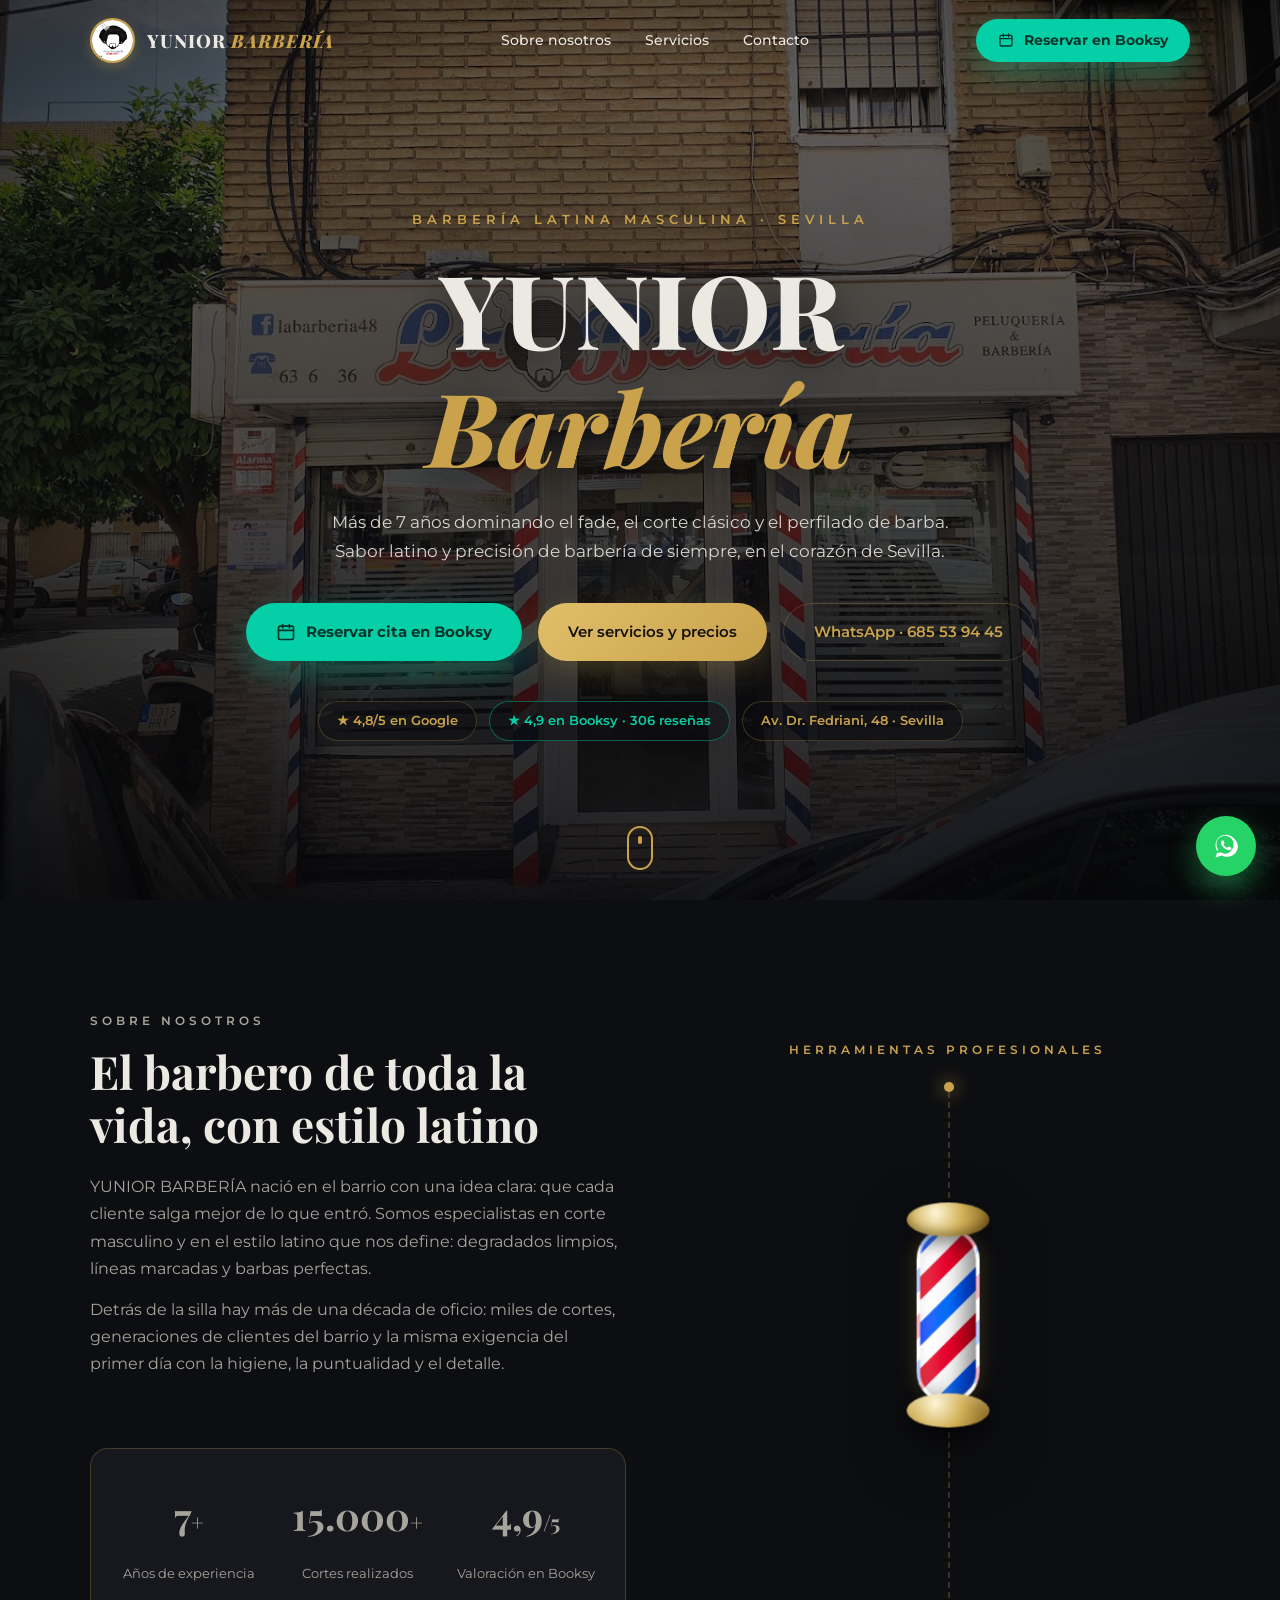
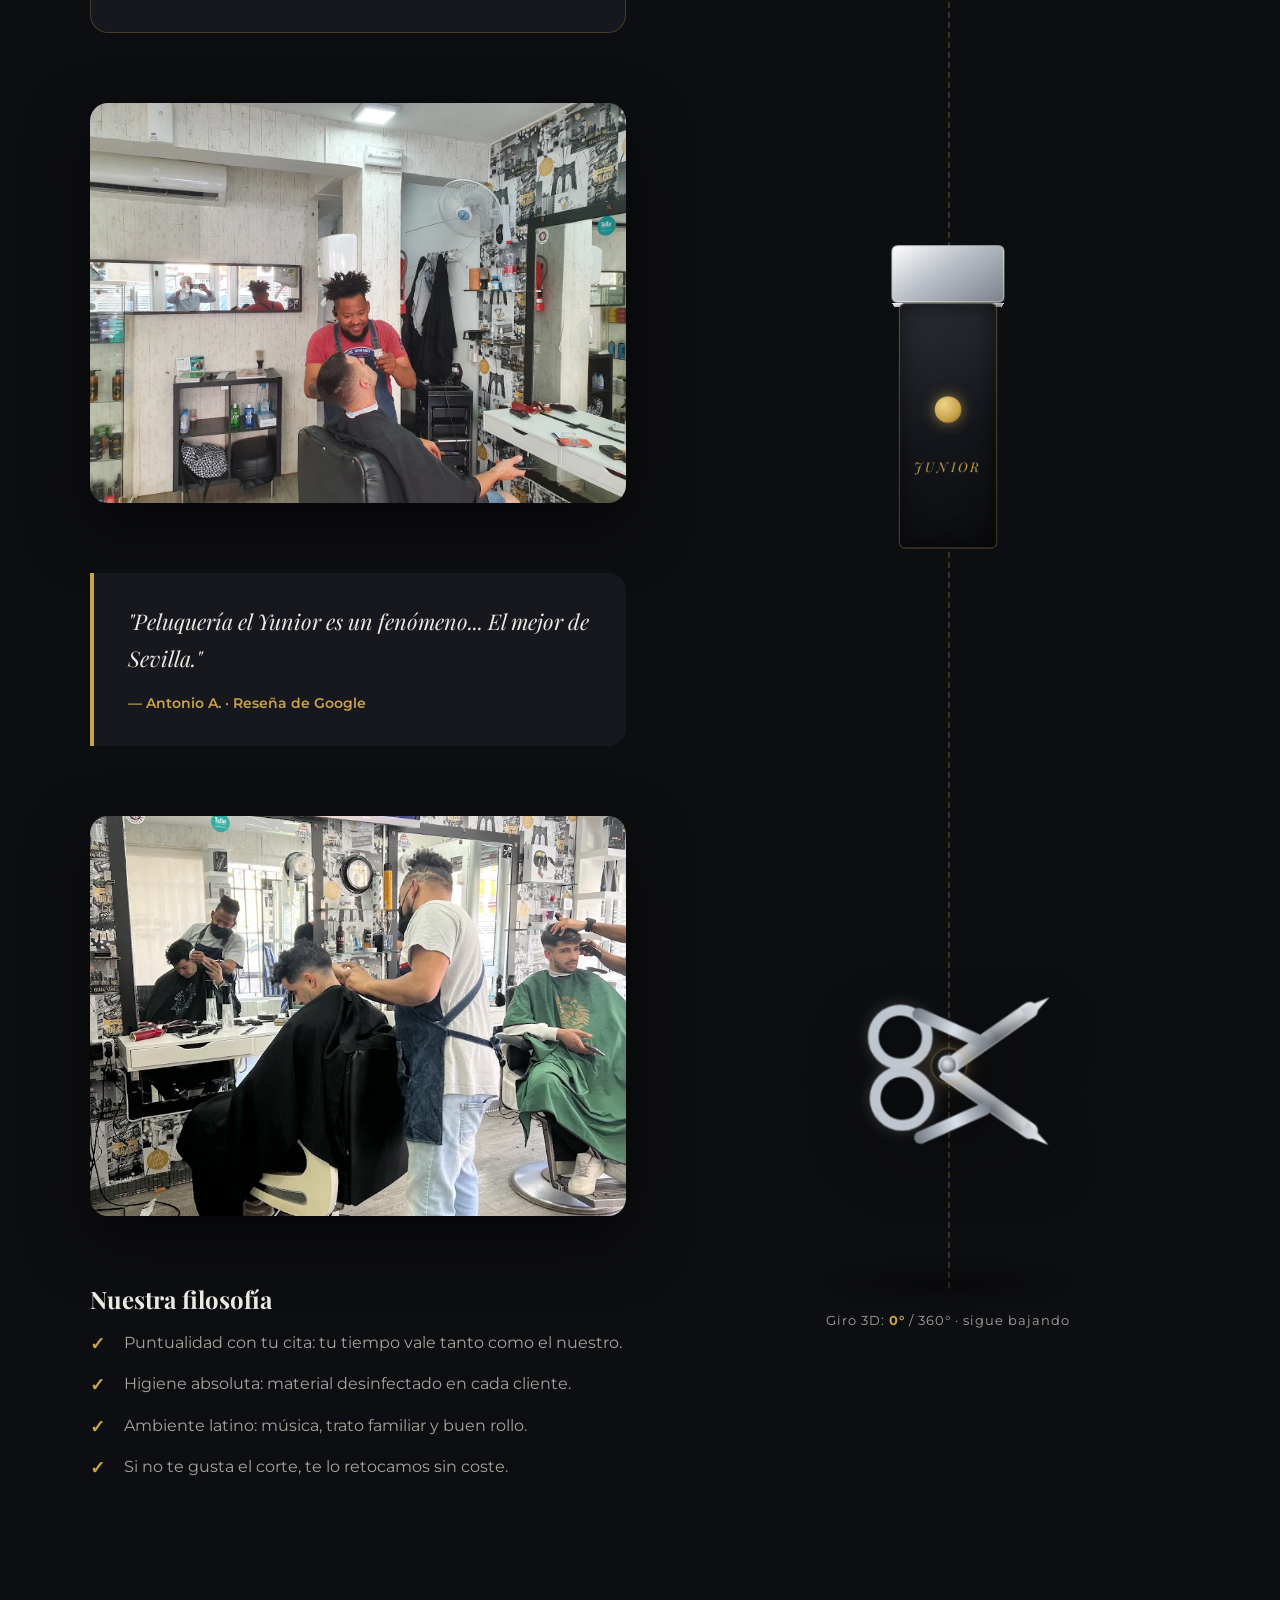
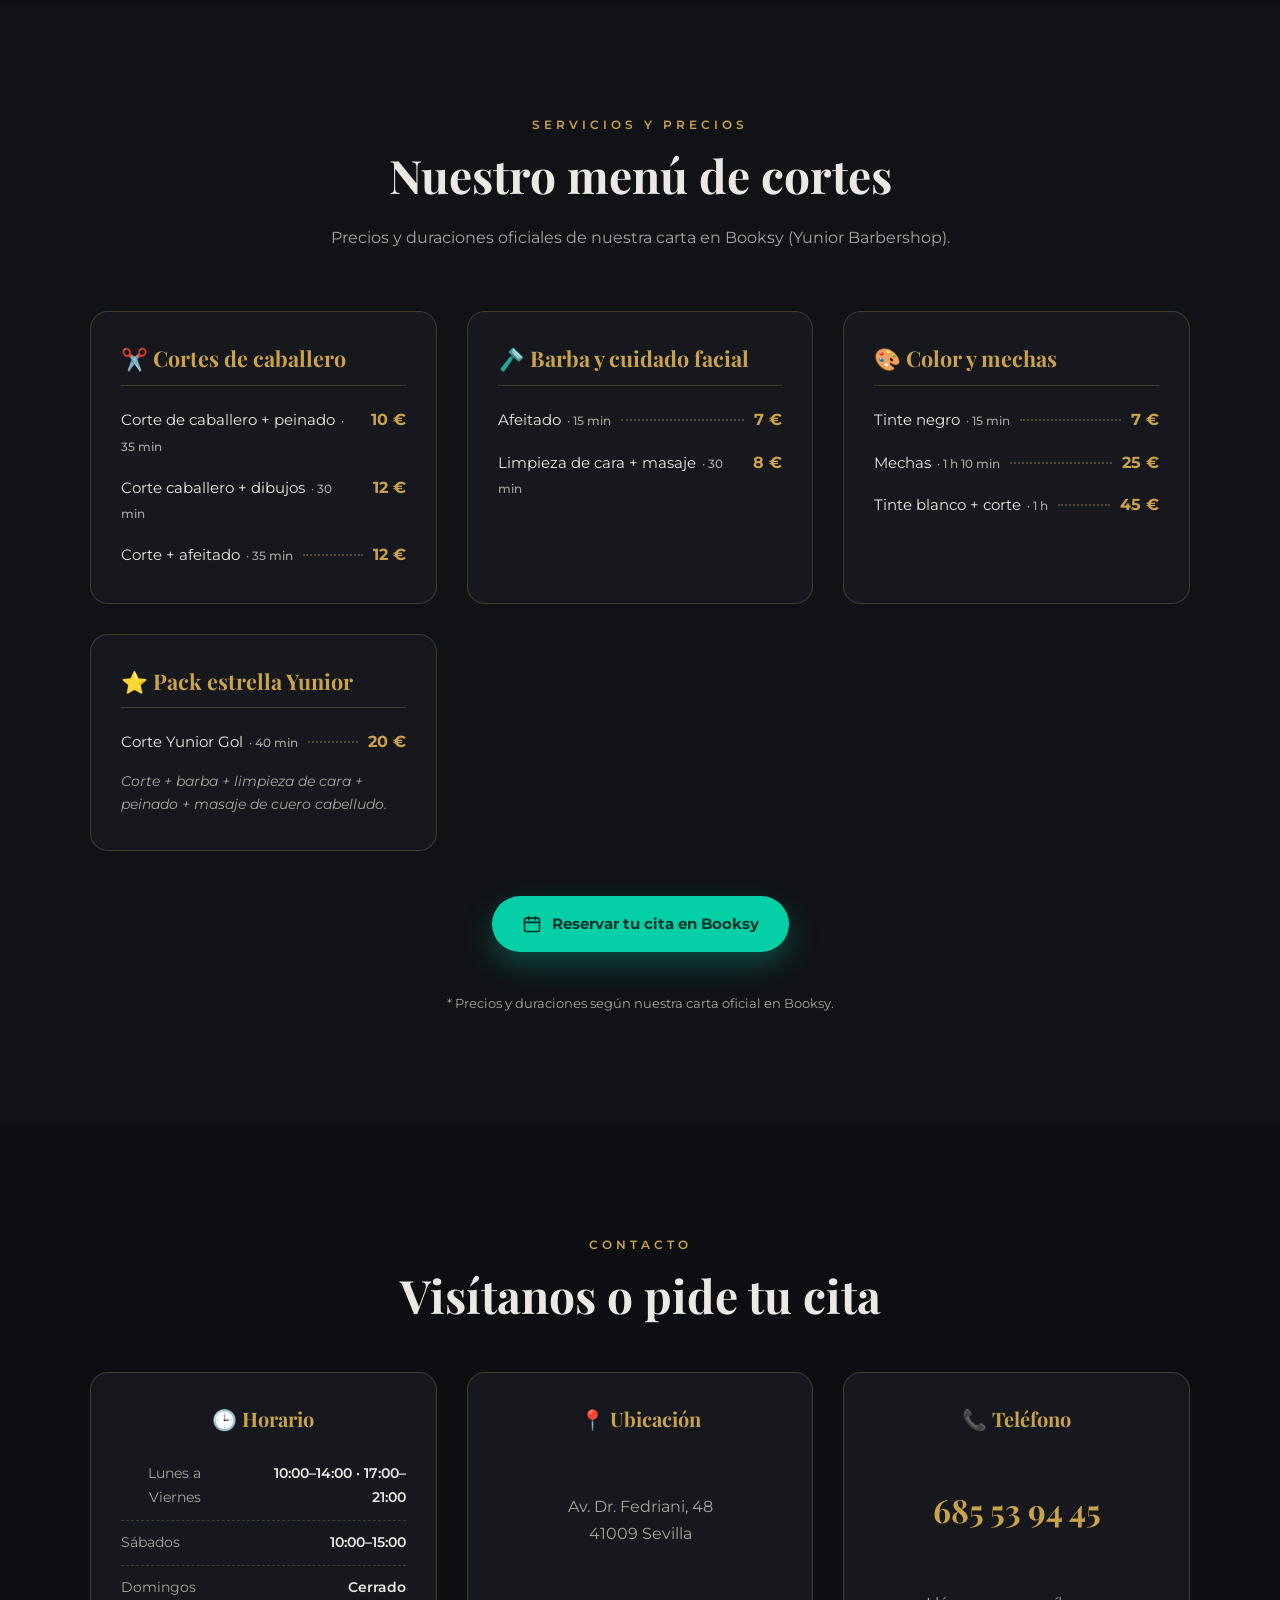
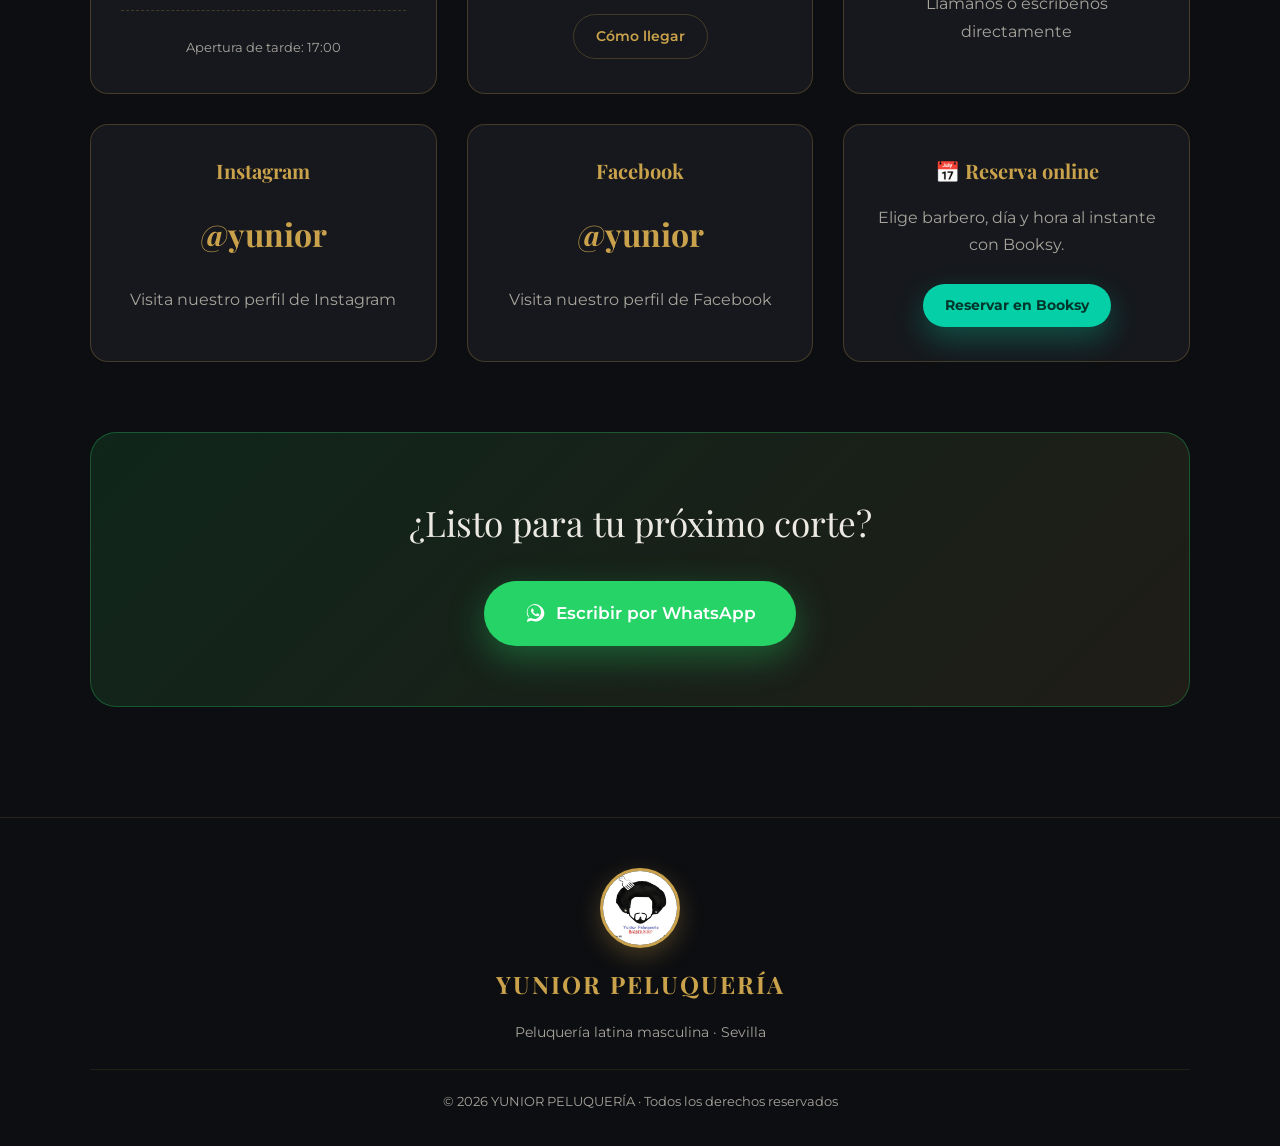
==== index.html @ d19c4a47 "Update index.html" ====
<!DOCTYPE html>
<html lang="es">
<head>
  <meta charset="UTF-8">
  <meta name="viewport" content="width=device-width, initial-scale=1.0">
  <title>YUNIOR BARBERÍA · Barbería latina masculina en Sevilla</title>
  <meta name="description" content="YUNIOR Barbería (Yunior Barbershop), peluquería latina masculina en Sevilla. Cortes, degradados, barba y afeitado clásico. Av. Dr. Fedriani, 48. Reserva por Booksy o WhatsApp: 685 53 94 45.">
  <link rel="preconnect" href="https://fonts.googleapis.com">
  <link rel="preconnect" href="https://fonts.gstatic.com" crossorigin>
  <link href="https://fonts.googleapis.com/css2?family=Playfair+Display:wght@600;700;800&family=Montserrat:wght@400;500;600;700&display=swap" rel="stylesheet">
  <link rel="stylesheet" href="styles.css">
</head>
<body>

  <!-- ===================== NAVBAR CON LOGO ===================== -->
  <header class="navbar" id="navbar">
    <a href="#inicio" class="logo">
      <img src="logo.png" alt="YUNIOR BARBERÍA" class="logo-img">
      <span class="logo-text">YUNIOR <em>BARBERÍA</em></span>
    </a>

    <nav class="nav-links" id="navLinks">
      <a href="#sobre-nosotros">Sobre nosotros</a>
      <a href="#servicios">Servicios</a>
      <a href="#contacto">Contacto</a>
    </nav>

    <a class="btn btn-booksy btn-small nav-cta"
       href="https://booksy.com/es-es/54488_yunior-barbershop_barberia_29971_sevilla#ba_s=seo"
       target="_blank" rel="noopener">
      <svg viewBox="0 0 24 24" width="16" height="16" fill="none" stroke="currentColor" stroke-width="2" stroke-linecap="round" aria-hidden="true">
        <rect x="3" y="5" width="18" height="16" rx="2"/><path d="M8 3v4M16 3v4M3 10h18"/>
      </svg>
      Reservar en Booksy
    </a>

    <button class="nav-burger" id="navBurger" aria-label="Abrir menú" aria-expanded="false">
      <span></span><span></span><span></span>
    </button>
  </header>

  <!-- ===================== PORTADA ===================== -->
  <section class="hero" id="inicio">
    <div class="hero-content">
      <p class="hero-eyebrow">Barbería latina masculina · Sevilla</p>
      <h1>YUNIOR<br><em>Barbería</em></h1>
      <p class="hero-sub">
        Más de 7 años dominando el fade, el corte clásico y el perfilado de barba.
        Sabor latino y precisión de barbería de siempre, en el corazón de Sevilla.
      </p>

      <div class="hero-actions">
        <a href="https://booksy.com/es-es/54488_yunior-barbershop_barberia_29971_sevilla#ba_s=seo"
           target="_blank" rel="noopener" class="btn btn-booksy">
          <svg viewBox="0 0 24 24" width="20" height="20" fill="none" stroke="currentColor" stroke-width="2" stroke-linecap="round" aria-hidden="true">
            <rect x="3" y="5" width="18" height="16" rx="2"/><path d="M8 3v4M16 3v4M3 10h18"/>
          </svg>
          Reservar cita en Booksy
        </a>
        <a href="#servicios" class="btn btn-gold">Ver servicios y precios</a>
        <a href="https://wa.me/34685539445?text=Hola%20YUNIOR%20PELUQUER%C3%8DA%2C%20me20%gustaría%20pedir%20cita%20%F0%9F%92%88"
           target="_blank" rel="noopener" class="btn btn-ghost">WhatsApp · 685 53 94 45</a>
      </div>

      <div class="hero-badges">
        <span class="badge">★ 4,8/5 en Google</span>
        <span class="badge badge-booksy">★ 4,9 en Booksy · 306 reseñas</span>
        <span class="badge">Av. Dr. Fedriani, 48 · Sevilla</span>
      </div>
    </div>

    <a href="#sobre-nosotros" class="hero-scroll" aria-label="Bajar a sobre nosotros">
      <span class="mouse"><span class="wheel"></span></span>
    </a>
  </section>

  <!-- ===================== SOBRE NOSOTROS + OBJETOS 3D ===================== -->
  <section class="about" id="sobre-nosotros">
    <div class="about-grid">

      <div class="about-left">
        <div class="reveal">
          <p class="section-eyebrow">Sobre nosotros</p>
          <h2>El barbero de toda la vida, con estilo latino</h2>
          <p>
            YUNIOR BARBERÍA nació en el barrio con una idea clara: que cada cliente salga
            mejor de lo que entró. Somos especialistas en corte masculino y en el estilo
            latino que nos define: degradados limpios, líneas marcadas y barbas perfectas.
          </p>
          <p>
            Detrás de la silla hay más de una década de oficio: miles de cortes, generaciones
            de clientes del barrio y la misma exigencia del primer día con la higiene,
            la puntualidad y el detalle.
          </p>
        </div>

        <div class="stats reveal">
          <div class="stat">
            <p class="stat-line"><span class="stat-number" data-target="7">0</span><span class="stat-suffix">+</span></p>
            <p class="stat-label">Años de experiencia</p>
          </div>
          <div class="stat">
            <p class="stat-line"><span class="stat-number" data-target="15000">0</span><span class="stat-suffix">+</span></p>
            <p class="stat-label">Cortes realizados</p>
          </div>
          <div class="stat">
            <p class="stat-line"><span class="stat-number" data-target="4.9" data-decimals="1">0</span><span class="stat-suffix">/5</span></p>
            <p class="stat-label">Valoración en Booksy</p>
          </div>
        </div>

        <figure class="photo-card reveal">
          <img src="cortes.jpg" alt="Colección de cortes y degradados"
               onerror="this.onerror=null;this.style.display='none';this.parentElement.classList.add('foto-faltante');">
        </figure>

        <div class="quote-card reveal">
          <p>"Peluquería el Yunior es un fenómeno... El mejor de Sevilla."</p>
          <span>— Antonio A. · Reseña de Google</span>
        </div>

        <figure class="photo-card tilt reveal">
          <img src="local1.jpg" alt="Interior de el local"
               onerror="this.onerror=null;this.style.display='none';this.parentElement.classList.add('foto-faltante');">
        </figure>

        <div class="reveal">
          <h3>Nuestra filosofía</h3>
          <ul class="check-list">
            <li>Puntualidad con tu cita: tu tiempo vale tanto como el nuestro.</li>
            <li>Higiene absoluta: material desinfectado en cada cliente.</li>
            <li>Ambiente latino: música, trato familiar y buen rollo.</li>
            <li>Si no te gusta el corte, te lo retocamos sin coste.</li>
          </ul>
        </div>
      </div>

      <div class="about-right">
        <div class="clipper-sticky">
          <p class="clipper-eyebrow">Herramientas profesionales</p>

          <div class="clipper-stage">
            <div class="clipper-ring" aria-hidden="true"></div>

            <div class="barber-pole-3d" id="barberPole3d" aria-hidden="true">
              <div class="pole-top"></div>
              <div class="pole-body"></div>
              <div class="pole-bottom"></div>
            </div>

            <div class="clipper-3d" id="clipper3d">
              <div class="clipper-float">
                <div class="cbox cbox-body">
                  <i class="face f-front"></i>
                  <i class="face f-back"></i>
                  <i class="face f-right"></i>
                  <i class="face f-left"></i>
                  <i class="face f-top"></i>
                  <i class="face f-bottom"></i>
                </div>
                <div class="cbox cbox-head">
                  <i class="face h-front"></i>
                  <i class="face h-back"></i>
                  <i class="face h-right"></i>
                  <i class="face h-left"></i>
                  <i class="face h-top"></i>
                  <i class="face h-bottom"></i>
                </div>
              </div>
            </div>

            <div class="scissors-3d" id="scissors3d" aria-hidden="true">
              <div class="scissors-core"></div>
              <div class="scissors-blade blade-one"></div>
              <div class="scissors-blade blade-two"></div>
              <div class="scissors-ring ring-one"></div>
              <div class="scissors-ring ring-two"></div>
            </div>

            <div class="clipper-shadow" id="clipperShadow" aria-hidden="true"></div>
          </div>

          <p class="clipper-caption">Giro 3D: <span id="clipperDeg">0°</span> / 360° · sigue bajando</p>
        </div>
      </div>

    </div>
  </section>

  <!-- ===================== SERVICIOS ===================== -->
  <section class="services" id="servicios">
    <p class="section-eyebrow center">Servicios y precios</p>
    <h2 class="center">Nuestro menú de cortes</h2>
    <p class="section-sub center">Precios y duraciones oficiales de nuestra carta en Booksy (Yunior Barbershop).</p>

    <div class="services-grid">

      <article class="service-group reveal">
        <h3>✂️ Cortes de caballero</h3>
        <ul>
          <li><span>Corte de caballero + peinado<small class="dur">· 35 min</small></span><i class="dots"></i><strong>10 €</strong></li>
          <li><span>Corte caballero + dibujos<small class="dur">· 30 min</small></span><i class="dots"></i><strong>12 €</strong></li>
          <li><span>Corte + afeitado<small class="dur">· 35 min</small></span><i class="dots"></i><strong>12 €</strong></li>
        </ul>
      </article>

      <article class="service-group reveal">
        <h3>🪒 Barba y cuidado facial</h3>
        <ul>
          <li><span>Afeitado<small class="dur">· 15 min</small></span><i class="dots"></i><strong>7 €</strong></li>
          <li><span>Limpieza de cara + masaje<small class="dur">· 30 min</small></span><i class="dots"></i><strong>8 €</strong></li>
        </ul>
      </article>

      <article class="service-group reveal">
        <h3>🎨 Color y mechas</h3>
        <ul>
          <li><span>Tinte negro<small class="dur">· 15 min</small></span><i class="dots"></i><strong>7 €</strong></li>
          <li><span>Mechas<small class="dur">· 1 h 10 min</small></span><i class="dots"></i><strong>25 €</strong></li>
          <li><span>Tinte blanco + corte<small class="dur">· 1 h</small></span><i class="dots"></i><strong>45 €</strong></li>
        </ul>
      </article>

      <article class="service-group reveal">
        <h3>⭐ Pack estrella Yunior</h3>
        <ul>
          <li><span>Corte Yunior Gol<small class="dur">· 40 min</small></span><i class="dots"></i><strong>20 €</strong></li>
        </ul>
        <p class="pack-desc">Corte + barba + limpieza de cara + peinado + masaje de cuero cabelludo.</p>
      </article>

    </div>

    <div class="booksy-cta-wrap reveal">
      <a class="btn btn-booksy"
         href="https://booksy.com/es-es/54488_yunior-barbershop_barberia_29971_sevilla#ba_s=seo"
         target="_blank" rel="noopener">
        <svg viewBox="0 0 24 24" width="20" height="20" fill="none" stroke="currentColor" stroke-width="2" stroke-linecap="round" aria-hidden="true">
          <rect x="3" y="5" width="18" height="16" rx="2"/><path d="M8 3v4M16 3v4M3 10h18"/>
        </svg>
        Reservar tu cita en Booksy
      </a>
    </div>

    <p class="services-note">* Precios y duraciones según nuestra carta oficial en Booksy.</p>
  </section>

  <!-- ===================== CONTACTO ===================== -->
  <section class="contact" id="contacto">
    <p class="section-eyebrow center">Contacto</p>
    <h2 class="center">Visítanos o pide tu cita</h2>

    <div class="contact-grid">

      <div class="contact-card reveal">
        <h3>🕒 Horario</h3>
        <ul class="schedule">
          <li><span>Lunes a Viernes</span><strong>10:00–14:00 · 17:00–21:00</strong></li>
          <li><span>Sábados</span><strong>10:00–15:00</strong></li>
          <li><span>Domingos</span><strong>Cerrado</strong></li>
        </ul>
        <p class="card-note">Apertura de tarde: 17:00</p>
      </div>

      <div class="contact-card reveal">
        <h3>📍 Ubicación</h3>
        <p class="contact-text">Av. Dr. Fedriani, 48<br>41009 Sevilla</p>
        <a class="btn btn-ghost btn-small"
           href="https://www.google.com/maps/search/?api=1&query=Av.+Dr.+Fedriani%2C+48%2C+41009+Sevilla"
           target="_blank" rel="noopener">Cómo llegar</a>
      </div>

      <div class="contact-card reveal">
        <h3>📞 Teléfono</h3>
        <a class="phone-link" href="tel:+34685539445">685 53 94 45</a>
        <p class="contact-text">Llámanos o escríbenos directamente</p>
      </div>
      
      <div class="contact-card reveal">
        <h3> Instagram</h3>
        <a class="phone-link" href="https://www.instagram.com/yunior_barbershop">@yunior</a>
        <p class="contact-text">Visita nuestro perfil de Instagram</p>
      </div>
      
      <div class="contact-card reveal">
        <h3> Facebook</h3>
        <a class="phone-link" href="https://www.facebook.com/yunior.mejiasanchez">@yunior</a>
        <p class="contact-text">Visita nuestro perfil de Facebook</p>
      </div>

      <div class="contact-card reveal">
        <h3>📅 Reserva online</h3>
        <p class="contact-text">Elige barbero, día y hora al instante con Booksy.</p>
        <a class="btn btn-booksy btn-small"
           href="https://booksy.com/es-es/54488_yunior-barbershop_barberia_29971_sevilla#ba_s=seo"
           target="_blank" rel="noopener">Reservar en Booksy</a>
      </div>

    </div>

    <div class="whatsapp-cta reveal">
      <p>¿Listo para tu próximo corte?</p>
      <a class="btn btn-whatsapp"
         href="https://wa.me/34685539445?text=Hola%20JUNIOR%20PELUQUER%C3%8DA%2C%20quiero%20pedir%20cita%20%F0%9F%92%88"
         target="_blank" rel="noopener">
        <svg viewBox="0 0 32 32" width="22" height="22" fill="currentColor" aria-hidden="true">
          <path d="M16 3C9.4 3 4 8.4 4 15c0 2.6.8 5 2.3 7L4 29l7.2-2.2c1.9 1 4.1 1.6 6.4 1.6 6.6 0 12-5.4 12-12S22.6 3 16 3zm0 21.8c-2 0-3.9-.5-5.5-1.5l-.4-.2-4.3 1.3 1.3-4.1-.3-.4c-1.1-1.7-1.7-3.7-1.7-5.9 0-5.4 4.4-9.8 9.8-9.8s9.8 4.4 9.8 9.8-4.3 10.8-9.7 10.8zm5.4-7.3c-.3-.1-1.7-.9-2-1-.3-.1-.5-.1-.7.1-.2.3-.8 1-.9 1.2-.2.2-.3.2-.6.1-.3-.1-1.2-.5-2.3-1.4-.9-.8-1.4-1.7-1.6-2-.2-.3 0-.5.1-.6l.5-.6c.1-.2.2-.3.3-.5.1-.2 0-.4 0-.5-.1-.1-.7-1.6-.9-2.2-.2-.6-.5-.5-.7-.5h-.6c-.2 0-.5.1-.8.4-.3.3-1 1-1 2.5s1.1 2.9 1.2 3.1c.1.2 2.1 3.2 5.1 4.5.7.3 1.3.5 1.7.6.7.2 1.4.2 1.9.1.6-.1 1.7-.7 2-1.4.2-.7.2-1.3.2-1.4-.1-.2-.3-.2-.6-.4z"/>
        </svg>
        Escribir por WhatsApp
      </a>
    </div>
  </section>

  <!-- ===================== FOOTER CON LOGO ===================== -->
  <footer class="footer">
    <div class="footer-brand">
      <img src="logo.png" alt="JUNIOR PELUQUERÍA" class="footer-logo">
      <p class="footer-name">YUNIOR PELUQUERÍA</p>
      <p class="footer-sub">Peluquería latina masculina · Sevilla</p>
    </div>
    <p class="footer-copy">© <span id="year"></span> YUNIOR PELUQUERÍA · Todos los derechos reservados</p>
  </footer>

  <!-- Botón flotante de WhatsApp -->
  <a class="whatsapp-float"
     href="https://wa.me/34685539445?text=Hola%20JUNIOR%20PELUQUER%C3%8DA%2C%20quiero%20pedir%20cita%20%F0%9F%92%88"
     target="_blank" rel="noopener" aria-label="Escribir por WhatsApp">
    <svg viewBox="0 0 32 32" width="28" height="28" fill="#fff" aria-hidden="true">
      <path d="M16 3C9.4 3 4 8.4 4 15c0 2.6.8 5 2.3 7L4 29l7.2-2.2c1.9 1 4.1 1.6 6.4 1.6 6.6 0 12-5.4 12-12S22.6 3 16 3zm0 21.8c-2 0-3.9-.5-5.5-1.5l-.4-.2-4.3 1.3 1.3-4.1-.3-.4c-1.1-1.7-1.7-3.7-1.7-5.9 0-5.4 4.4-9.8 9.8-9.8s9.8 4.4 9.8 9.8-4.3 10.8-9.7 10.8zm5.4-7.3c-.3-.1-1.7-.9-2-1-.3-.1-.5-.1-.7.1-.2.3-.8 1-.9 1.2-.2.2-.3.2-.6.1-.3-.1-1.2-.5-2.3-1.4-.9-.8-1.4-1.7-1.6-2-.2-.3 0-.5.1-.6l.5-.6c.1-.2.2-.3.3-.5.1-.2 0-.4 0-.5-.1-.1-.7-1.6-.9-2.2-.2-.6-.5-.5-.7-.5h-.6c-.2 0-.5.1-.8.4-.3.3-1 1-1 2.5s1.1 2.9 1.2 3.1c.1.2 2.1 3.2 5.1 4.5.7.3 1.3.5 1.7.6.7.2 1.4.2 1.9.1.6-.1 1.7-.7 2-1.4.2-.7.2-1.3.2-1.4-.1-.2-.3-.2-.6-.4z"/>
    </svg>
  </a>

  <script src="main.js"></script>
</body>
</html>
---- styles.css ----
/* ==========================================================
   JUNIOR PELUQUERÍA · styles.css
   ========================================================== */

:root {
  --bg: #0d0e11;
  --bg-alt: #101216;
  --panel: #16181d;
  --gold: #c9a24b;
  --gold-soft: rgba(201, 162, 75, 0.25);
  --text: #ece9e2;
  --muted: #a7a49c;
  --whatsapp: #25d366;
  --radius: 18px;
}

* { margin: 0; padding: 0; box-sizing: border-box; }

html { scroll-behavior: smooth; }

body {
  background: var(--bg);
  color: var(--text);
  font-family: "Montserrat", sans-serif;
  line-height: 1.7;
  overflow-x: hidden;
}

img { max-width: 100%; display: block; }

h1, h2, h3 { font-family: "Playfair Display", serif; line-height: 1.15; }

section { scroll-margin-top: 90px; padding: 110px 7vw; }

.center { text-align: center; }

.section-eyebrow {
  color: var(--gold);
  text-transform: uppercase;
  letter-spacing: 4px;
  font-size: 0.78rem;
  font-weight: 600;
  margin-bottom: 14px;
}

h2 { font-size: clamp(1.9rem, 3.6vw, 3rem); margin-bottom: 22px; }

.section-sub { color: var(--muted); max-width: 640px; margin: 0 auto 60px; }

/* ---------------- Botones ---------------- */
.btn {
  display: inline-flex;
  align-items: center;
  gap: 10px;
  padding: 15px 30px;
  border-radius: 50px;
  font-weight: 600;
  font-size: 0.95rem;
  text-decoration: none;
  transition: transform 0.3s ease, box-shadow 0.3s ease, background 0.3s ease;
  cursor: pointer;
  border: none;
}

.btn-gold {
  background: linear-gradient(135deg, #e0be6a, var(--gold));
  color: #14100a;
  box-shadow: 0 10px 30px rgba(201, 162, 75, 0.25);
}

.btn-gold:hover { transform: translateY(-3px); box-shadow: 0 16px 40px rgba(201, 162, 75, 0.4); }

.btn-ghost { border: 1px solid var(--gold-soft); color: var(--gold); background: transparent; }

.btn-ghost:hover { background: rgba(201, 162, 75, 0.1); transform: translateY(-3px); }

.btn-small { padding: 10px 22px; font-size: 0.85rem; }

.btn-whatsapp {
  background: var(--whatsapp);
  color: #fff;
  font-size: 1.05rem;
  padding: 18px 40px;
  box-shadow: 0 12px 35px rgba(37, 211, 102, 0.35);
}

.btn-whatsapp:hover { transform: scale(1.05); }

/* ---------------- Navbar ---------------- */
.navbar {
  position: fixed;
  inset: 0 0 auto 0;
  z-index: 100;
  display: flex;
  align-items: center;
  justify-content: space-between;
  gap: 20px;
  padding: 18px 7vw;
  transition: background 0.4s ease, padding 0.4s ease, box-shadow 0.4s ease;
}

.navbar.scrolled {
  background: rgba(13, 14, 17, 0.92);
  backdrop-filter: blur(12px);
  padding: 12px 7vw;
  box-shadow: 0 6px 25px rgba(0, 0, 0, 0.45);
}

.logo {
  display: flex;
  align-items: center;
  gap: 12px;
  text-decoration: none;
}

.logo-img {
  width: 45px;
  height: 45px;
  object-fit: cover;
  border-radius: 50%;
  border: 2px solid var(--gold);
  box-shadow: 0 4px 12px rgba(201, 162, 75, 0.3);
}

.logo-text {
  font-family: "Playfair Display", serif;
  font-weight: 800;
  font-size: 1.15rem;
  color: var(--text);
  letter-spacing: 1px;
}

.logo-text em {
  color: var(--gold);
  font-style: italic;
}

.nav-links { display: flex; gap: 34px; }

.nav-links a { color: var(--text); text-decoration: none; font-size: 0.9rem; font-weight: 500; position: relative; }

.nav-links a::after {
  content: "";
  position: absolute;
  left: 0; bottom: -6px;
  width: 0; height: 2px;
  background: var(--gold);
  transition: width 0.3s ease;
}

.nav-links a:hover::after { width: 100%; }

.nav-burger { display: none; flex-direction: column; gap: 5px; background: none; border: none; cursor: pointer; padding: 6px; }

.nav-burger span { width: 26px; height: 2px; background: var(--gold); transition: 0.3s; }

/* ---------------- Portada ---------------- */
.hero {
  min-height: 100vh;
  display: flex;
  flex-direction: column;
  justify-content: center;
  align-items: center;
  text-align: center;
  position: relative;
  padding: 140px 7vw 90px;
  background:
    linear-gradient(rgba(10, 10, 13, 0.55), rgba(10, 10, 13, 0.88)),
    url("portada.jpg") center / cover no-repeat fixed,
    radial-gradient(1100px 600px at 75% -10%, rgba(201, 162, 75, 0.16), transparent 60%),
    linear-gradient(180deg, #101216 0%, #0d0e11 70%);
}

.hero::after {
  content: "";
  position: absolute;
  inset: 0;
  pointer-events: none;
  background: radial-gradient(ellipse at center, transparent 55%, rgba(0, 0, 0, 0.55) 100%);
}

.hero-content { position: relative; z-index: 2; }

.hero-eyebrow { color: var(--gold); letter-spacing: 5px; text-transform: uppercase; font-size: 0.8rem; font-weight: 600; }

.hero h1 {
  font-size: clamp(3rem, 8vw, 6.5rem);
  font-weight: 800;
  margin: 18px 0 24px;
  text-shadow: 0 10px 40px rgba(0, 0, 0, 0.6);
}

.hero h1 em { color: var(--gold); font-style: italic; }

.hero-sub { max-width: 620px; color: #d8d5cd; font-size: 1.05rem; margin: 0 auto 38px; }

.hero-actions { display: flex; gap: 16px; flex-wrap: wrap; justify-content: center; }

.hero-badges { display: flex; gap: 12px; flex-wrap: wrap; justify-content: center; margin-top: 40px; }

.badge {
  border: 1px solid var(--gold-soft);
  background: rgba(13, 14, 17, 0.55);
  backdrop-filter: blur(6px);
  color: var(--gold);
  padding: 8px 18px;
  border-radius: 50px;
  font-size: 0.8rem;
  font-weight: 600;
}

.badge-booksy {
  border-color: rgba(5, 207, 166, 0.4);
  color: #05cfa6;
}

.hero-content > * { opacity: 0; animation: fadeUp 0.9s cubic-bezier(0.2, 0.7, 0.2, 1) forwards; }
.hero-content > *:nth-child(1) { animation-delay: 0.15s; }
.hero-content > *:nth-child(2) { animation-delay: 0.3s; }
.hero-content > *:nth-child(3) { animation-delay: 0.45s; }
.hero-content > *:nth-child(4) { animation-delay: 0.6s; }
.hero-content > *:nth-child(5) { animation-delay: 0.75s; }

@keyframes fadeUp {
  from { opacity: 0; transform: translateY(40px); }
  to   { opacity: 1; transform: translateY(0); }
}

.hero-scroll { position: absolute; bottom: 30px; left: 50%; transform: translateX(-50%); z-index: 2; }

.mouse { display: block; width: 26px; height: 44px; border: 2px solid var(--gold); border-radius: 20px; position: relative; }

.wheel {
  position: absolute;
  top: 8px; left: 50%;
  width: 4px; height: 8px;
  background: var(--gold);
  border-radius: 4px;
  transform: translateX(-50%);
  animation: wheel 1.8s ease-in-out infinite;
}

@keyframes wheel {
  0%   { opacity: 1; top: 8px; }
  70%  { opacity: 0; top: 24px; }
  100% { opacity: 0; top: 8px; }
}

/* ---------------- Sobre nosotros ---------------- */
.about-grid { display: grid; grid-template-columns: 1.05fr 0.95fr; gap: 80px; align-items: start; }

.about-left > * { margin-bottom: 70px; }
.about-left > *:last-child { margin-bottom: 0; }

.about-left p { color: var(--muted); margin-bottom: 14px; }

.about-left h3 { font-size: 1.5rem; color: var(--text); margin-bottom: 16px; }

.stats {
  display: grid;
  grid-template-columns: repeat(3, 1fr);
  gap: 20px;
  background: var(--panel);
  border: 1px solid var(--gold-soft);
  border-radius: var(--radius);
  padding: 34px 24px;
  text-align: center;
}

.stat-line { font-size: 2.4rem; font-weight: 700; color: var(--gold); font-family: "Playfair Display", serif; }

.stat-suffix { font-size: 1.4rem; }

.stat-label { color: var(--muted); font-size: 0.82rem; margin-top: 4px; }

.photo-card {
  position: relative;
  border-radius: var(--radius);
  overflow: hidden;
  box-shadow: 0 25px 60px rgba(0, 0, 0, 0.5);
  transform: rotate(-1.5deg);
  transition: transform 0.5s ease, box-shadow 0.5s ease;
}

.photo-card.tilt { transform: rotate(1.5deg); }

.photo-card:hover { transform: rotate(0deg) scale(1.02); box-shadow: 0 35px 80px rgba(0, 0, 0, 0.65); }

.photo-card img { width: 100%; height: 400px; object-fit: cover; transition: transform 0.8s ease; }

.photo-card:hover img { transform: scale(1.06); }

.photo-card.foto-faltante {
  aspect-ratio: 4 / 3;
  background:
    radial-gradient(400px 260px at 70% 20%, rgba(201, 162, 75, 0.14), transparent 65%),
    linear-gradient(160deg, #1b1e24, #0d0f12);
  display: grid;
  place-items: center;
}

.photo-card.foto-faltante::before {
  content: "📷 Foto pendiente de añadir en img/";
  color: var(--gold);
  font-size: 0.9rem;
  letter-spacing: 1px;
}

.quote-card {
  border-left: 4px solid var(--gold);
  background: var(--panel);
  border-radius: 0 var(--radius) var(--radius) 0;
  padding: 30px 34px;
}

.quote-card p {
  font-family: "Playfair Display", serif;
  font-size: 1.35rem;
  font-style: italic;
  color: var(--text);
  margin-bottom: 12px;
}

.quote-card span { color: var(--gold); font-size: 0.85rem; font-weight: 600; }

.check-list { list-style: none; }

.check-list li { position: relative; padding-left: 34px; margin-bottom: 14px; color: var(--muted); }

.check-list li::before {
  content: "✓";
  position: absolute;
  left: 0; top: 0;
  color: var(--gold);
  font-weight: 700;
  font-size: 1.1rem;
}

/* ==========================================================
   COLUMNA DERECHA · OBJETOS 3D
   ========================================================== */
.clipper-sticky {
  position: static;
  height: auto;
  display: flex;
  flex-direction: column;
  align-items: center;
  gap: 22px;
  padding: 30px 0;
}

.clipper-eyebrow { color: var(--gold); text-transform: uppercase; letter-spacing: 4px; font-size: 0.75rem; font-weight: 600; }

.clipper-stage {
  position: relative;
  width: min(420px, 100%);
  display: flex;
  flex-direction: column;
  align-items: center;
  gap: 45vh;
  padding: 12vh 0;
  perspective: 1400px;
}

.clipper-ring {
  position: absolute;
  left: 50%;
  top: 0;
  bottom: 0;
  width: 0;
  border-left: 2px dashed var(--gold-soft);
}

.clipper-ring::before {
  content: "";
  position: absolute;
  left: -6px;
  top: 0;
  width: 10px;
  height: 10px;
  background: var(--gold);
  border-radius: 50%;
  box-shadow: 0 0 18px var(--gold);
  animation: lineTravel 6s linear infinite;
}

@keyframes lineTravel {
  from { top: 0; opacity: 1; }
  to   { top: 100%; opacity: 0.15; }
}

.clipper-shadow {
  position: absolute;
  left: 50%;
  bottom: -10px;
  width: 60%;
  height: 30px;
  transform: translateX(-50%);
  background: radial-gradient(ellipse at center, rgba(0, 0, 0, 0.65), transparent 70%);
  filter: blur(7px);
  will-change: transform, opacity;
}

.clipper-caption { color: var(--muted); font-size: 0.8rem; letter-spacing: 1px; }

.clipper-caption span { color: var(--gold); font-weight: 700; }

/* ---------- OBJETO 1: CILINDRO ---------- */
.barber-pole-3d {
  position: relative;
  width: 92px;
  height: 250px;
  scale: 0.9;
  transform-style: preserve-3d;
  will-change: transform;
  filter: drop-shadow(0 25px 35px rgba(0, 0, 0, 0.45));
}

.pole-body {
  position: absolute;
  left: 50%;
  top: 28px;
  width: 70px;
  height: 195px;
  transform: translateX(-50%);
  border-radius: 42px;
  overflow: hidden;
  background:
    repeating-linear-gradient(
      135deg,
      #0057ff 0px, #0057ff 18px,
      #ffffff 18px, #ffffff 36px,
      #e60023 36px, #e60023 54px,
      #ffffff 54px, #ffffff 72px
    );
  border: 4px solid rgba(255, 255, 255, 0.7);
  box-shadow:
    inset -18px 0 28px rgba(0, 0, 0, 0.35),
    inset 14px 0 20px rgba(255, 255, 255, 0.28),
    0 0 24px rgba(201, 162, 75, 0.25);
  animation: poleStripes 3s linear infinite;
}

@keyframes poleStripes { to { background-position: 0 102px; } }

.pole-body::before {
  content: "";
  position: absolute;
  inset: 0;
  background: linear-gradient(90deg, rgba(0, 0, 0, 0.35), rgba(255, 255, 255, 0.34), rgba(0, 0, 0, 0.25));
  mix-blend-mode: overlay;
}

.pole-top,
.pole-bottom {
  position: absolute;
  left: 50%;
  width: 92px;
  height: 38px;
  transform: translateX(-50%);
  border-radius: 50%;
  background: radial-gradient(circle at 35% 30%, #fff7d8, #d4b35b 45%, #7c5a17 100%);
  z-index: 2;
}

.pole-top { top: 0; box-shadow: 0 8px 18px rgba(0, 0, 0, 0.35), inset 0 -6px 10px rgba(0, 0, 0, 0.25); }

.pole-bottom { bottom: 0; box-shadow: 0 12px 22px rgba(0, 0, 0, 0.45), inset 0 6px 10px rgba(255, 255, 255, 0.18); }

/* ---------- OBJETO 2: MAQUINILLA ---------- */
.clipper-3d {
  position: relative;
  width: 110px;
  height: 300px;
  scale: 1;
  transform-style: preserve-3d;
  will-change: transform;
}

.clipper-float {
  position: relative;
  width: 110px;
  height: 300px;
  transform-style: preserve-3d;
  animation: bob 6s ease-in-out infinite;
}

@keyframes bob {
  0%, 100% { transform: translateY(0); }
  50%      { transform: translateY(-16px); }
}

.cbox { position: absolute; transform-style: preserve-3d; }

.face { position: absolute; backface-visibility: hidden; border-radius: 6px; }

.cbox-body { left: 7px; top: 60px; width: 96px; height: 240px; }

.cbox-body .face {
  background: linear-gradient(160deg, #2b2e36 0%, #14161b 55%, #0b0c0f 100%);
  border: 1px solid rgba(201, 162, 75, 0.35);
  box-shadow: inset 0 0 24px rgba(0, 0, 0, 0.6);
}

.cbox-body .f-front, .cbox-body .f-back   { width: 96px; height: 240px; }
.cbox-body .f-right, .cbox-body .f-left   { width: 64px; height: 240px; left: 16px; }
.cbox-body .f-top,   .cbox-body .f-bottom { width: 96px; height: 64px; top: 88px; }

.cbox-body .f-front  { transform: translateZ(32px); }
.cbox-body .f-back   { transform: rotateY(180deg) translateZ(32px); }
.cbox-body .f-right  { transform: rotateY(90deg) translateZ(48px); }
.cbox-body .f-left   { transform: rotateY(-90deg) translateZ(48px); }
.cbox-body .f-top    { transform: rotateX(90deg) translateZ(120px); }
.cbox-body .f-bottom { transform: rotateX(-90deg) translateZ(120px); }

.cbox-body .f-front::before {
  content: "";
  position: absolute;
  left: 50%; top: 38%;
  width: 26px; height: 26px;
  transform: translateX(-50%);
  border-radius: 50%;
  background: radial-gradient(circle at 35% 30%, #f0d489, var(--gold) 60%, #8a6a25);
  box-shadow: 0 0 14px rgba(201, 162, 75, 0.7);
}

.cbox-body .f-front::after {
  content: "JUNIOR";
  position: absolute;
  left: 0; right: 0; top: 62%;
  text-align: center;
  font-family: "Playfair Display", serif;
  font-size: 13px;
  letter-spacing: 3px;
  color: var(--gold);
}

.cbox-head { left: 0; top: 4px; width: 110px; height: 56px; }

.cbox-head .face {
  background: linear-gradient(145deg, #fdfdfd 0%, #b9bfc7 45%, #7d838c 100%);
  border: 1px solid rgba(255, 255, 255, 0.5);
}

.cbox-head .h-front, .cbox-head .h-back   { width: 110px; height: 56px; }
.cbox-head .h-right, .cbox-head .h-left   { width: 74px;  height: 56px; left: 18px; }
.cbox-head .h-top,   .cbox-head .h-bottom { width: 110px; height: 74px; top: -9px; }

.cbox-head .h-front  { transform: translateZ(37px); }
.cbox-head .h-back   { transform: rotateY(180deg) translateZ(37px); }
.cbox-head .h-right  { transform: rotateY(90deg) translateZ(55px); }
.cbox-head .h-left   { transform: rotateY(-90deg) translateZ(55px); }
.cbox-head .h-top    {
  transform: rotateX(90deg) translateZ(28px);
  background: repeating-linear-gradient(90deg, #e8ebef 0 6px, #878d96 6px 9px);
}
.cbox-head .h-bottom { transform: rotateX(-90deg) translateZ(28px); }

/* ---------- OBJETO 3: TIJERAS ---------- */
.scissors-3d {
  position: relative;
  width: 230px;
  height: 230px;
  scale: 0.9;
  transform-style: preserve-3d;
  will-change: transform;
  filter: drop-shadow(0 25px 35px rgba(0, 0, 0, 0.45));
}

.scissors-core {
  position: absolute;
  left: 104px;
  top: 104px;
  width: 22px;
  height: 22px;
  border-radius: 50%;
  background: radial-gradient(circle at 35% 30%, #fff, #bfc5ce 45%, #535963 100%);
  border: 2px solid rgba(255, 255, 255, 0.45);
  z-index: 5;
  box-shadow: 0 0 18px rgba(255, 255, 255, 0.28), inset 0 0 8px rgba(0, 0, 0, 0.45);
}

.scissors-blade {
  position: absolute;
  left: 110px;
  top: 112px;
  width: 126px;
  height: 18px;
  border-radius: 14px 80px 80px 14px;
  transform-origin: 0 50%;
  background: linear-gradient(90deg, #dfe4eb, #7d838c 55%, #f8f8f8 100%);
  border: 1px solid rgba(255, 255, 255, 0.45);
  box-shadow: inset 0 -4px 8px rgba(0, 0, 0, 0.28), inset 0 4px 8px rgba(255, 255, 255, 0.35);
}

.blade-one { transform: rotate(-35deg); }
.blade-two { transform: rotate(35deg); }

.scissors-blade::after {
  content: "";
  position: absolute;
  right: -18px;
  top: 1px;
  width: 34px;
  height: 16px;
  background: linear-gradient(90deg, #bfc5ce, #f9f9f9);
  clip-path: polygon(0 0, 100% 50%, 0 100%);
}

.scissors-ring {
  position: absolute;
  width: 72px;
  height: 72px;
  border: 12px solid #bfc5ce;
  border-radius: 50%;
  box-shadow: inset 0 0 10px rgba(0, 0, 0, 0.35), 0 0 18px rgba(255, 255, 255, 0.18);
}

.ring-one { left: 26px; top: 48px; }
.ring-two { left: 28px; bottom: 42px; }

.ring-one::after,
.ring-two::after {
  content: "";
  position: absolute;
  width: 92px;
  height: 14px;
  border-radius: 20px;
  background: linear-gradient(90deg, #727882, #dce2ea 55%, #777d86);
  transform-origin: right center;
  right: -74px;
  top: 26px;
}

.ring-one::after { transform: rotate(24deg); }
.ring-two::after { transform: rotate(-24deg); }

.scissors-3d::after {
  content: "";
  position: absolute;
  left: 96px;
  top: 96px;
  width: 38px;
  height: 38px;
  border-radius: 50%;
  border: 1px solid rgba(201, 162, 75, 0.6);
  box-shadow: 0 0 22px rgba(201, 162, 75, 0.35);
  pointer-events: none;
}

/* ---------------- Reveal al hacer scroll ---------------- */
.reveal {
  opacity: 0;
  transform: translateY(50px);
  transition: opacity 0.9s cubic-bezier(0.2, 0.7, 0.2, 1), transform 0.9s cubic-bezier(0.2, 0.7, 0.2, 1);
}

.reveal.visible { opacity: 1; transform: translateY(0); }

/* ---------------- Servicios ---------------- */
.services { background: var(--bg-alt); }

.services-grid {
  display: grid;
  grid-template-columns: repeat(auto-fit, minmax(290px, 1fr));
  gap: 30px;
  margin-top: 20px;
}

.service-group {
  background: var(--panel);
  border: 1px solid var(--gold-soft);
  border-radius: var(--radius);
  padding: 34px 30px;
  transition: transform 0.4s ease, border-color 0.4s ease, box-shadow 0.4s ease;
}

.service-group:hover { transform: translateY(-8px); border-color: var(--gold); box-shadow: 0 25px 60px rgba(0, 0, 0, 0.5); }

.service-group h3 {
  font-size: 1.35rem;
  color: var(--gold);
  padding-bottom: 14px;
  margin-bottom: 20px;
  border-bottom: 1px solid var(--gold-soft);
}

.service-group ul { list-style: none; }

.service-group li { display: flex; align-items: baseline; margin-bottom: 15px; font-size: 0.93rem; }

.service-group li:last-child { margin-bottom: 0; }

.dots { flex: 1; border-bottom: 2px dotted rgba(201, 162, 75, 0.35); margin: 0 10px; transform: translateY(-4px); }

.service-group strong { color: var(--gold); font-size: 1rem; white-space: nowrap; }

.services-note { text-align: center; color: var(--muted); font-size: 0.82rem; margin-top: 40px; }

.service-group.reveal:nth-child(2) { transition-delay: 0.12s; }
.service-group.reveal:nth-child(3) { transition-delay: 0.24s; }
.service-group.reveal:nth-child(4) { transition-delay: 0.36s; }

/* Duración de cada servicio */
.service-group .dur {
  color: var(--muted);
  font-size: 0.78rem;
  font-weight: 500;
  margin-left: 6px;
}

/* Descripción del pack Yunior Gol */
.pack-desc {
  margin-top: 14px;
  color: var(--muted);
  font-size: 0.85rem;
  font-style: italic;
}

/* Contenedor del botón Booksy bajo los servicios */
.booksy-cta-wrap {
  text-align: center;
  margin-top: 45px;
}

/* ---------------- Contacto ---------------- */
.contact-grid {
  display: grid;
  grid-template-columns: repeat(3, 1fr);
  gap: 30px;
  margin: 50px 0 70px;
}

.contact-card {
  background: var(--panel);
  border: 1px solid var(--gold-soft);
  border-radius: var(--radius);
  padding: 34px 30px;
  text-align: center;
  transition: transform 0.4s ease, border-color 0.4s ease;
  display: flex;
  flex-direction: column;
  align-items: center;
  justify-content: space-between;
  gap: 12px;
}

.contact-card:hover { transform: translateY(-6px); border-color: var(--gold); }

.contact-card h3 { color: var(--gold); font-size: 1.25rem; margin-bottom: 10px; }

.schedule { list-style: none; }

.schedule li {
  display: flex;
  justify-content: space-between;
  gap: 12px;
  padding: 10px 0;
  border-bottom: 1px dashed rgba(201, 162, 75, 0.25);
  font-size: 0.88rem;
}

.schedule li span { color: var(--muted); }
.schedule li strong { color: var(--text); font-weight: 600; text-align: right; }

.card-note { color: var(--muted); font-size: 0.8rem; margin-top: 14px; }

.contact-text { color: var(--muted); margin-bottom: 14px; }

.phone-link {
  display: block;
  font-family: "Playfair Display", serif;
  font-size: 2rem;
  font-weight: 700;
  color: var(--gold);
  text-decoration: none;
  margin-bottom: 10px;
}

.phone-link:hover { color: #e0be6a; }

.whatsapp-cta {
  text-align: center;
  background: linear-gradient(135deg, rgba(37, 211, 102, 0.12), rgba(201, 162, 75, 0.1));
  border: 1px solid rgba(37, 211, 102, 0.3);
  border-radius: 26px;
  padding: 60px 30px;
}

.whatsapp-cta p {
  font-family: "Playfair Display", serif;
  font-size: clamp(1.5rem, 3vw, 2.2rem);
  margin-bottom: 28px;
}

/* ---------------- Footer ---------------- */
.footer {
  padding: 50px 7vw 34px;
  text-align: center;
  border-top: 1px solid rgba(201, 162, 75, 0.15);
  background: var(--bg);
}

.footer-brand {
  display: flex;
  flex-direction: column;
  align-items: center;
  gap: 16px;
  margin-bottom: 24px;
}

.footer-logo {
  width: 80px;
  height: 80px;
  object-fit: cover;
  border-radius: 50%;
  border: 3px solid var(--gold);
  box-shadow: 0 8px 24px rgba(201, 162, 75, 0.3);
}

.footer-name {
  font-family: "Playfair Display", serif;
  font-size: 1.5rem;
  font-weight: 700;
  color: var(--gold);
  letter-spacing: 2px;
  margin: 0;
}

.footer-sub {
  color: var(--muted);
  font-size: 0.9rem;
  margin: 0;
}

.footer-copy {
  color: var(--muted);
  font-size: 0.82rem;
  padding-top: 20px;
  border-top: 1px solid rgba(201, 162, 75, 0.1);
  margin: 0;
}

/* ---------------- WhatsApp flotante ---------------- */
.whatsapp-float {
  position: fixed;
  right: 24px;
  bottom: 24px;
  z-index: 90;
  width: 60px; height: 60px;
  border-radius: 50%;
  background: var(--whatsapp);
  display: grid;
  place-items: center;
  box-shadow: 0 12px 30px rgba(37, 211, 102, 0.45);
  animation: pulse 2.4s ease-out infinite;
  transition: transform 0.3s ease;
}

.whatsapp-float:hover { transform: scale(1.12); }

@keyframes pulse {
  0%   { box-shadow: 0 12px 30px rgba(37, 211, 102, 0.45), 0 0 0 0 rgba(37, 211, 102, 0.5); }
  70%  { box-shadow: 0 12px 30px rgba(37, 211, 102, 0.45), 0 0 0 22px rgba(37, 211, 102, 0); }
  100% { box-shadow: 0 12px 30px rgba(37, 211, 102, 0.45), 0 0 0 0 rgba(37, 211, 102, 0); }
}

/* ---------------- Botón Booksy ---------------- */
.btn-booksy {
  background: #05cfa6;
  color: #00352b;
  font-weight: 700;
  box-shadow: 0 12px 30px rgba(5, 207, 166, 0.3);
}

.btn-booksy:hover {
  transform: translateY(-3px);
  box-shadow: 0 16px 40px rgba(5, 207, 166, 0.45);
}

/* ---------------- Responsive móvil ---------------- */
@media (max-width: 900px) {
  .nav-links {
    position: fixed;
    inset: 64px 0 auto 0;
    flex-direction: column;
    gap: 0;
    background: rgba(13, 14, 17, 0.98);
    padding: 20px 7vw 30px;
    transform: translateY(-160%);
    transition: transform 0.45s cubic-bezier(0.2, 0.7, 0.2, 1);
    box-shadow: 0 20px 40px rgba(0, 0, 0, 0.5);
  }

  .nav-links.open { transform: translateY(0); }

  .nav-links a { padding: 14px 0; font-size: 1.05rem; }

  .nav-burger { display: flex; }

  .nav-cta { display: none; }

  .hero { background-attachment: scroll; }

  .about-grid { grid-template-columns: 1fr; gap: 30px; }

  .about-right { order: -1; }

  .clipper-stage { gap: 25vh; padding: 6vh 0; }

  .clipper-3d,
  .barber-pole-3d,
  .scissors-3d { animation: spinY 16s linear infinite; }

  .barber-pole-3d { scale: 0.7; }
  .clipper-3d { scale: 0.8; }
  .scissors-3d { scale: 0.7; }

  .photo-card img { height: 300px; }

  .stats { grid-template-columns: 1fr; gap: 26px; }

  .contact-grid { grid-template-columns: 1fr; }

  section { padding: 80px 6vw; }
  
  .logo-text { font-size: 0.95rem; }
  .logo-img { width: 38px; height: 38px; }
}

@keyframes spinY {
  from { transform: rotateY(0deg); }
  to   { transform: rotateY(360deg); }
}

@media (prefers-reduced-motion: reduce) {
  *, *::before, *::after { animation: none !important; transition: none !important; }
  .reveal { opacity: 1; transform: none; }
}

@media (max-width: 1100px) and (min-width: 901px) {
  .contact-grid { grid-template-columns: repeat(2, 1fr); }
}
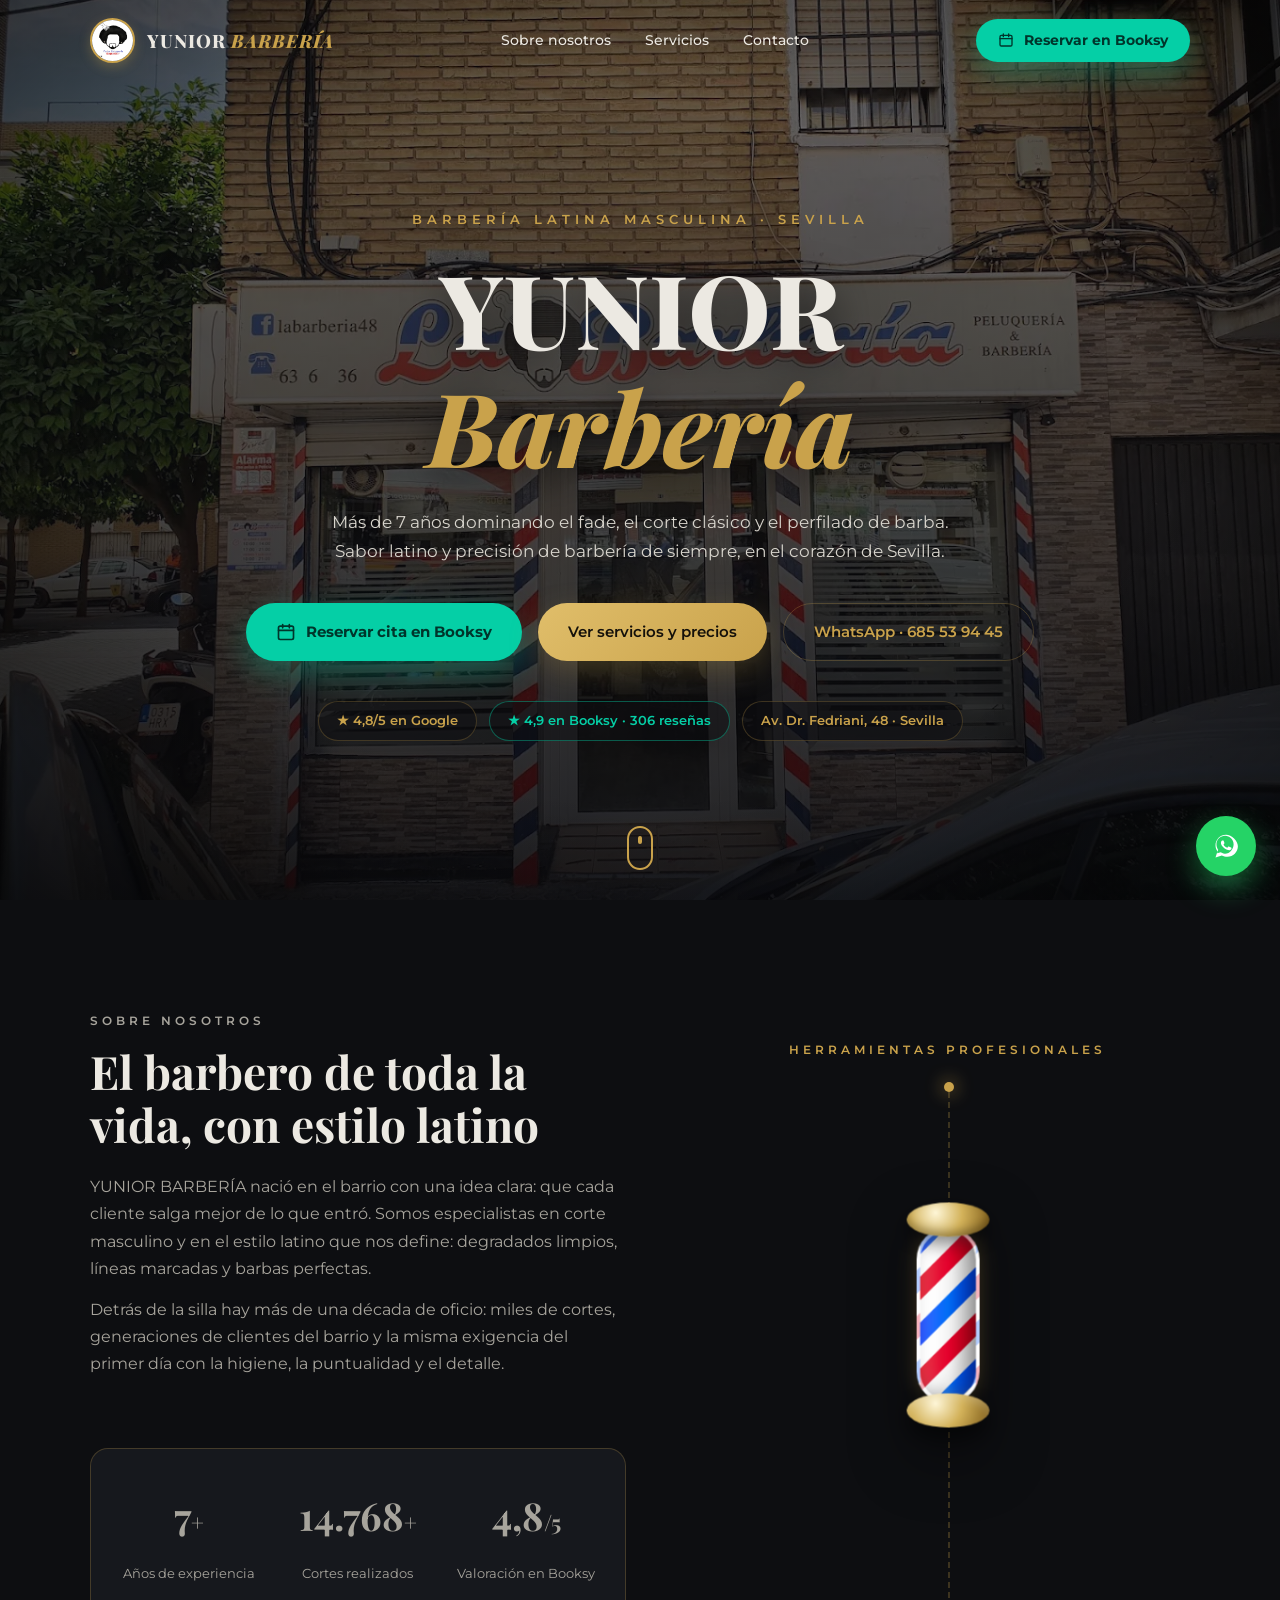
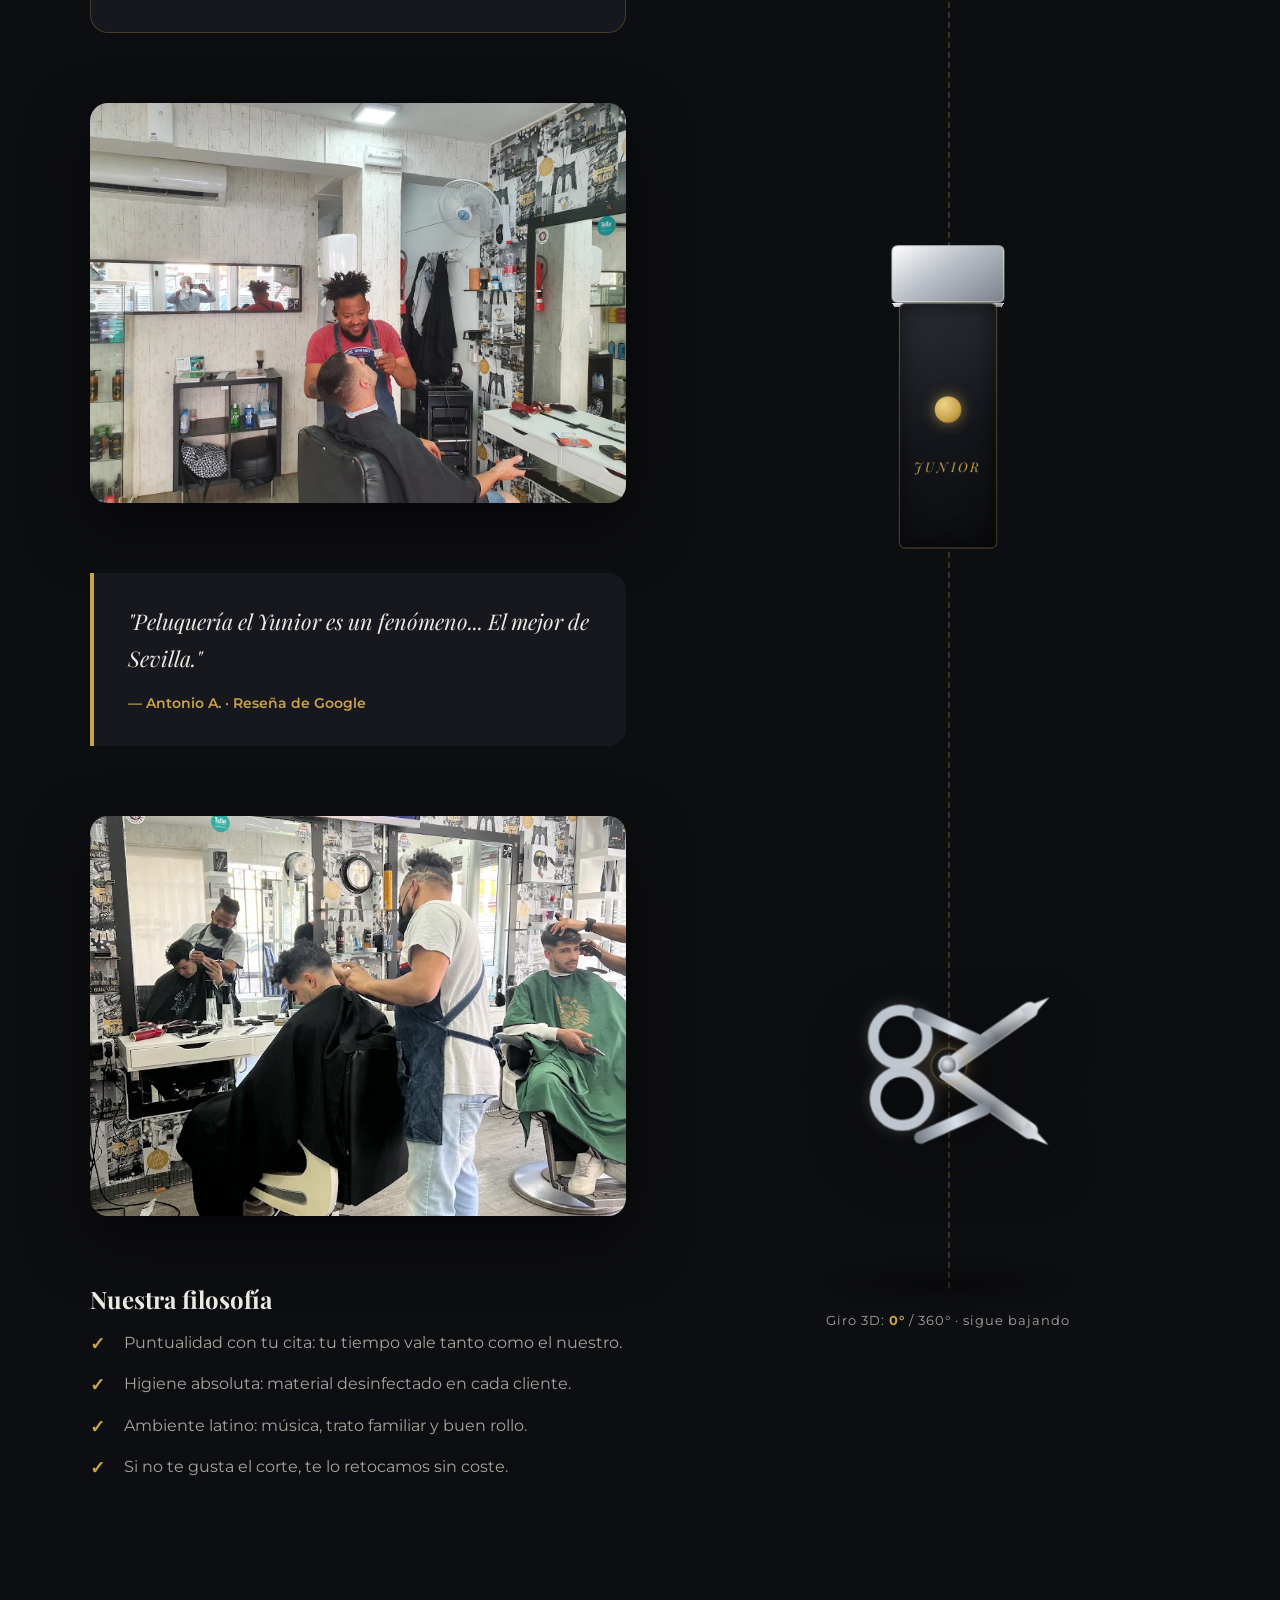
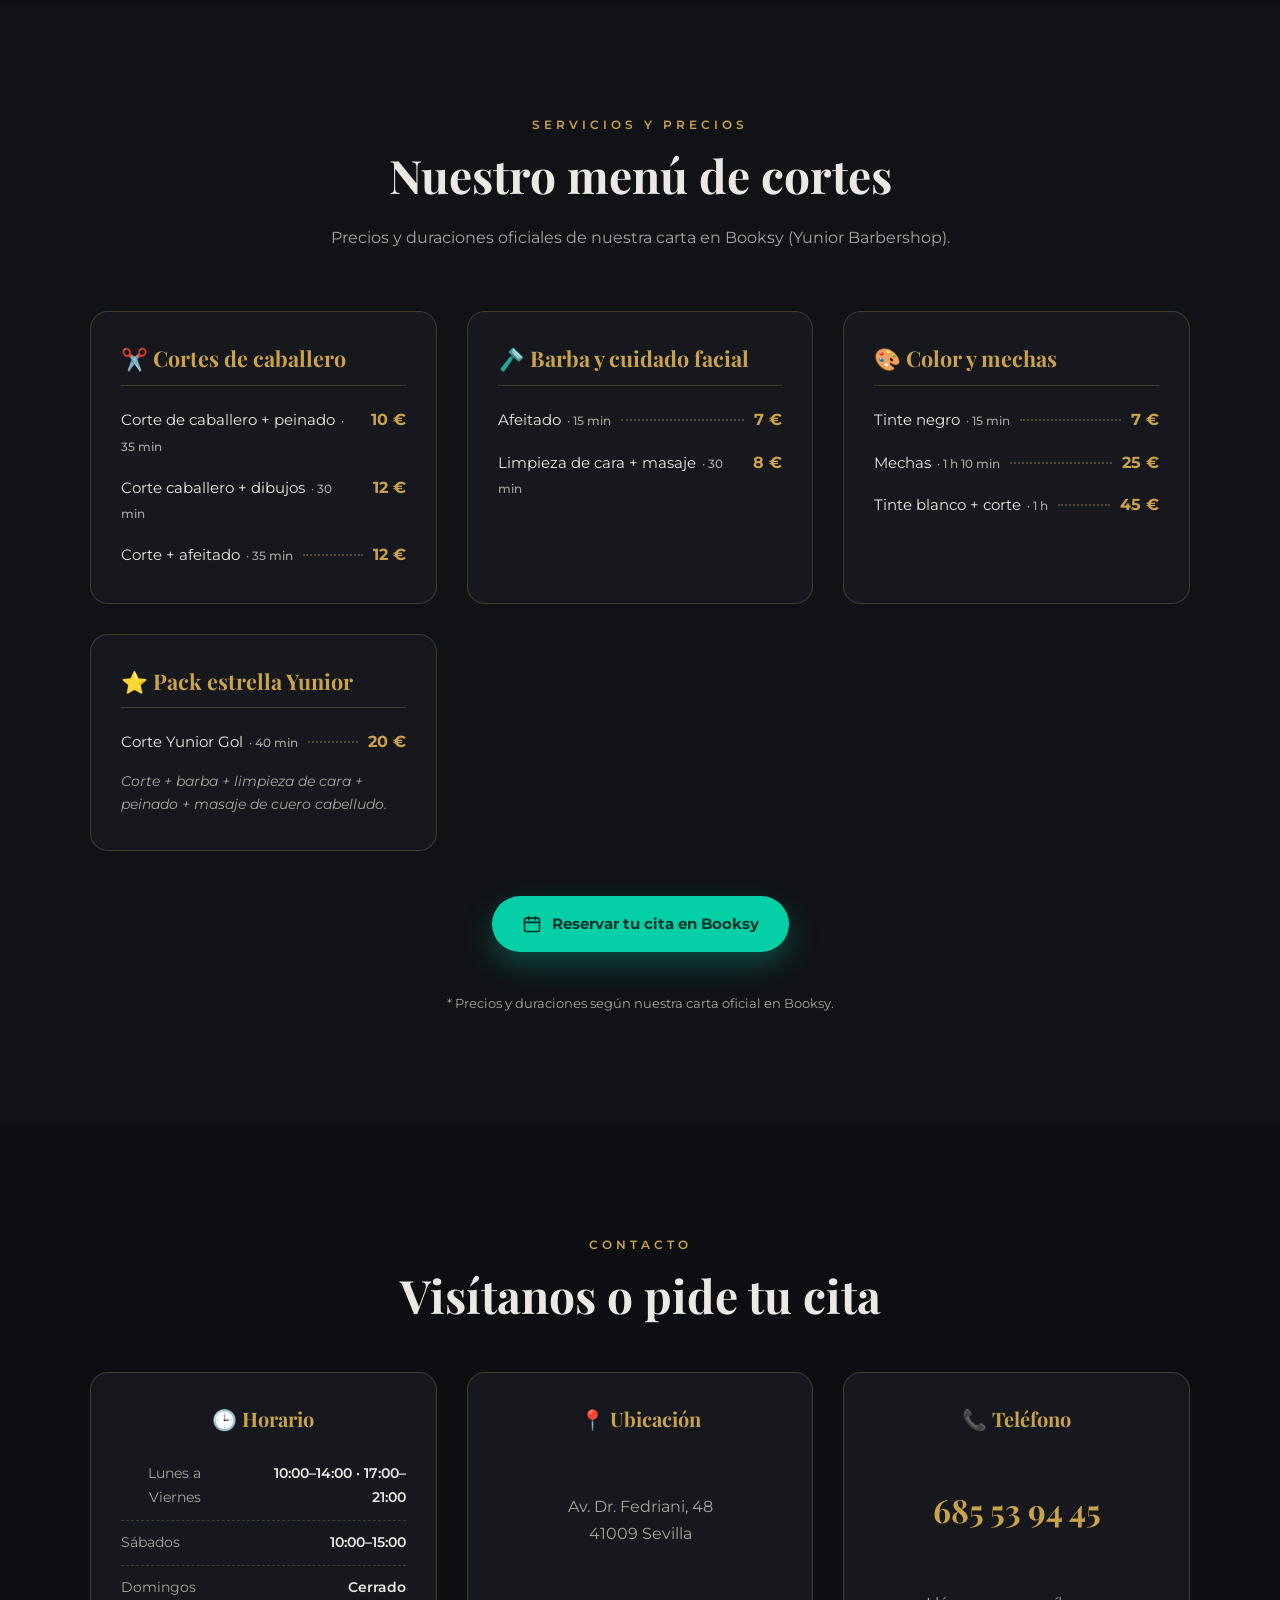
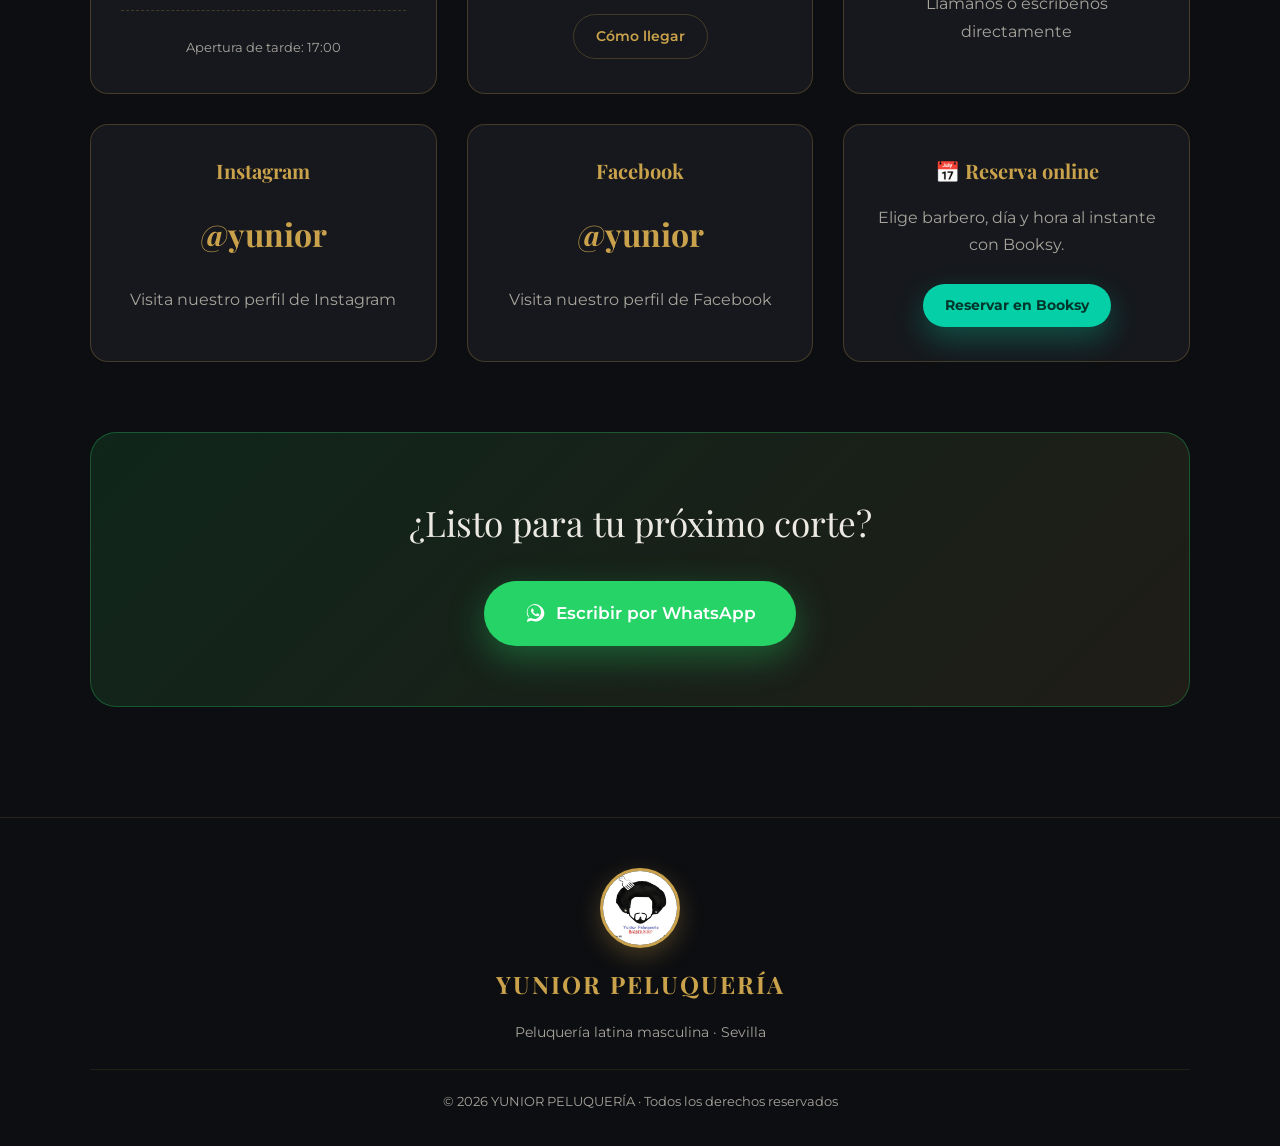
==== commit 86ab62f6: "Update index.html" ====
(no text change in the page or its own stylesheets)
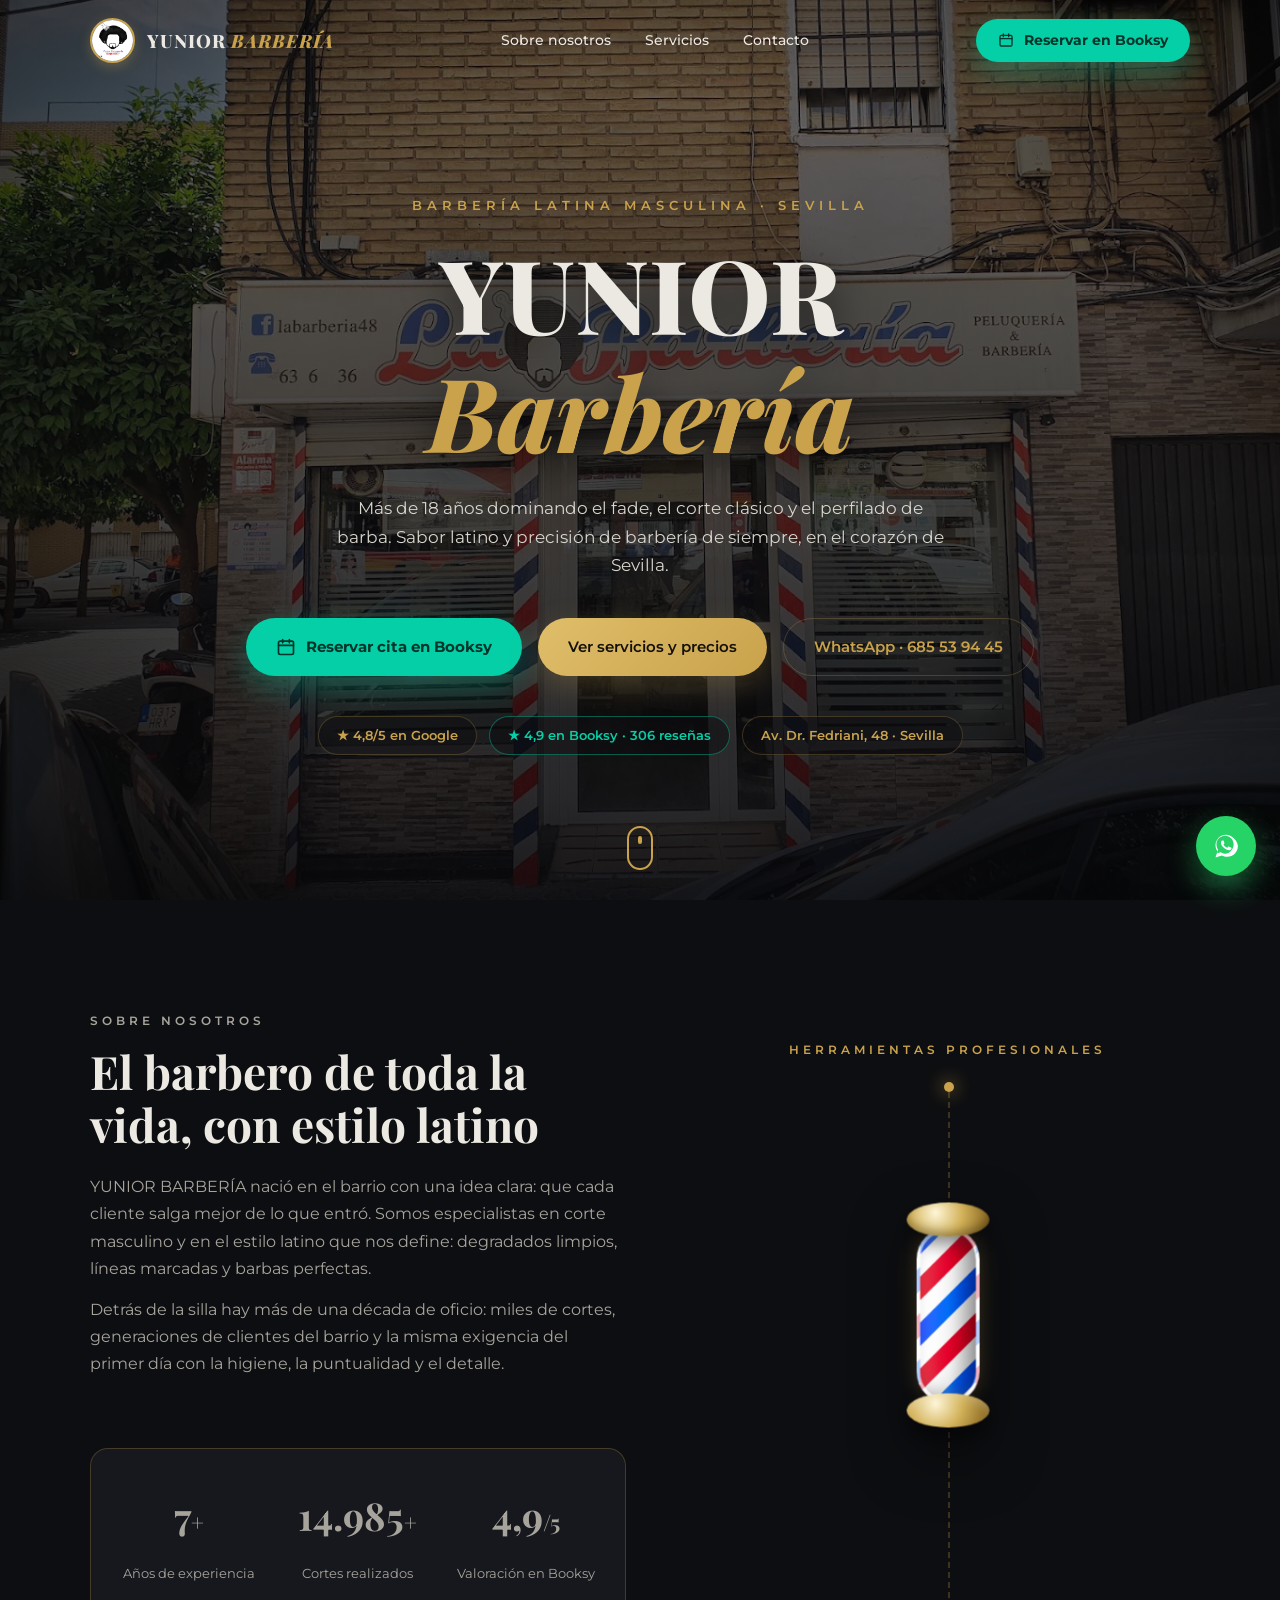
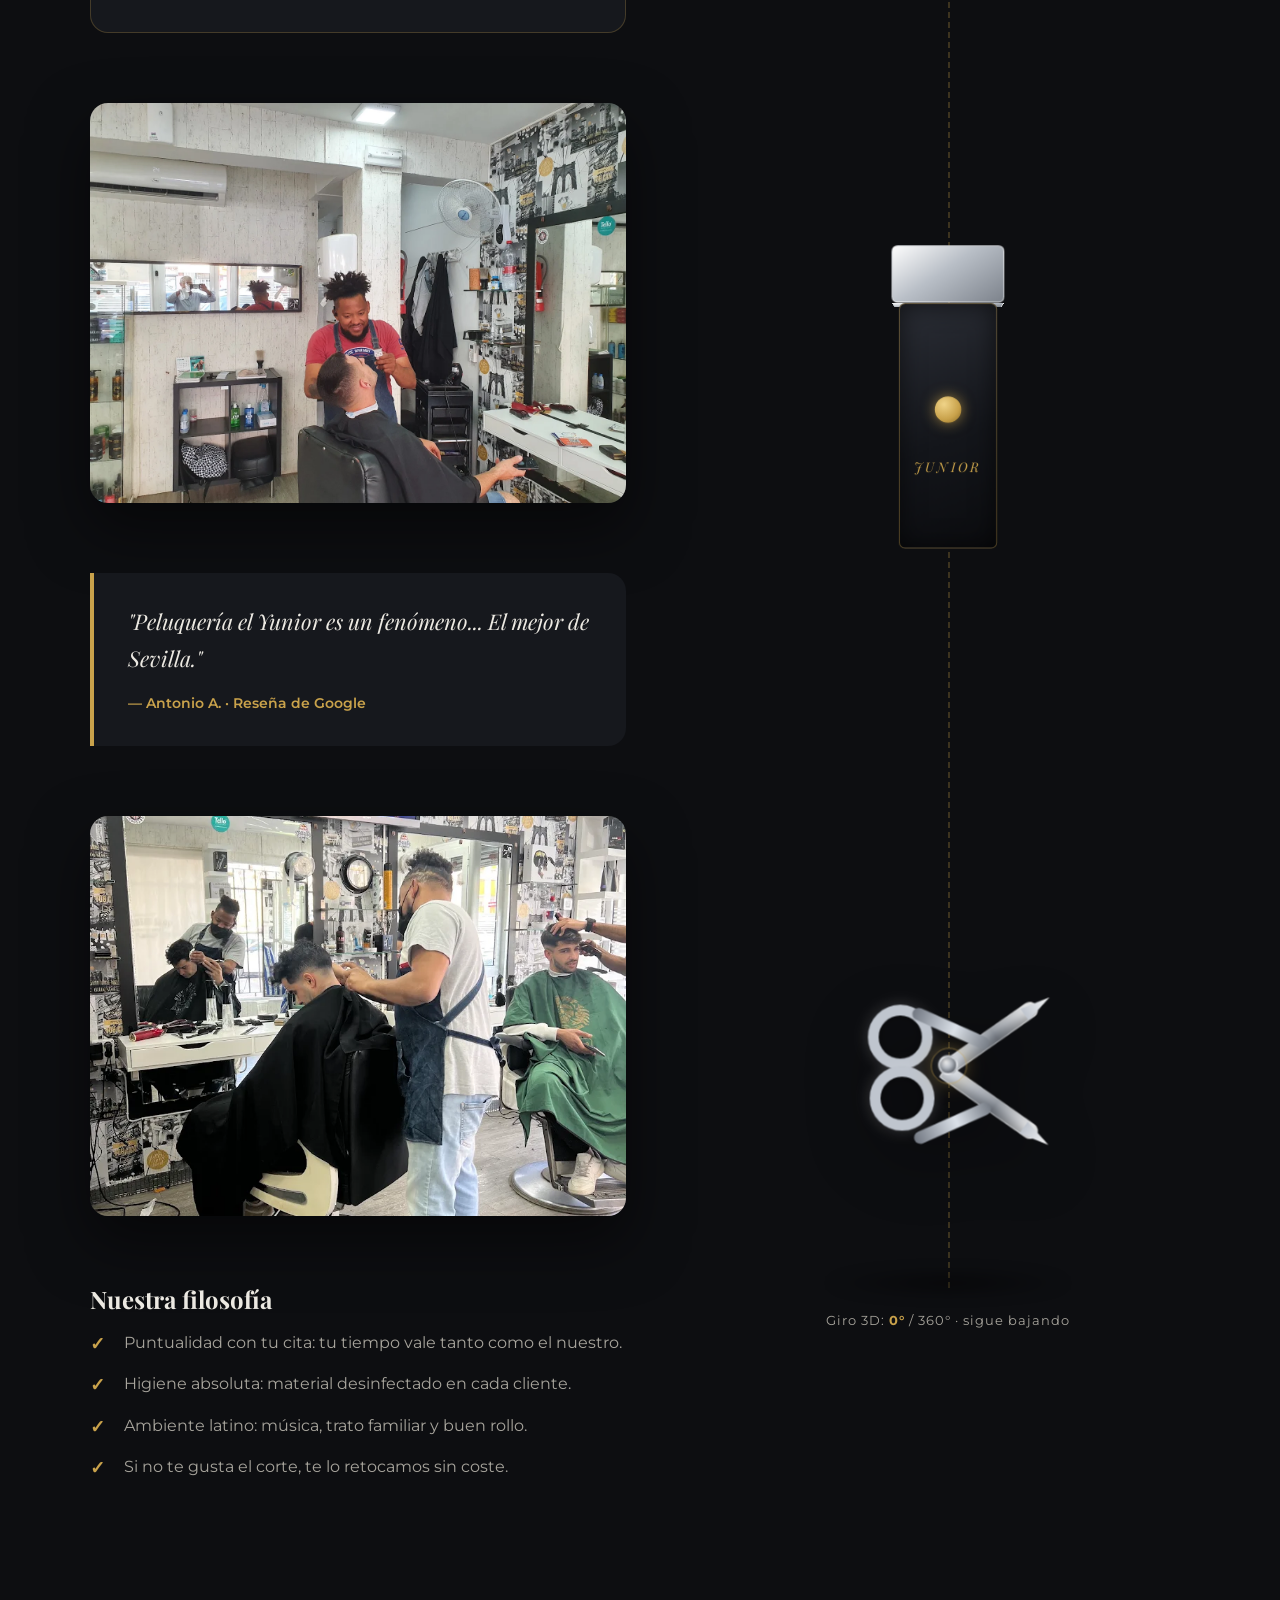
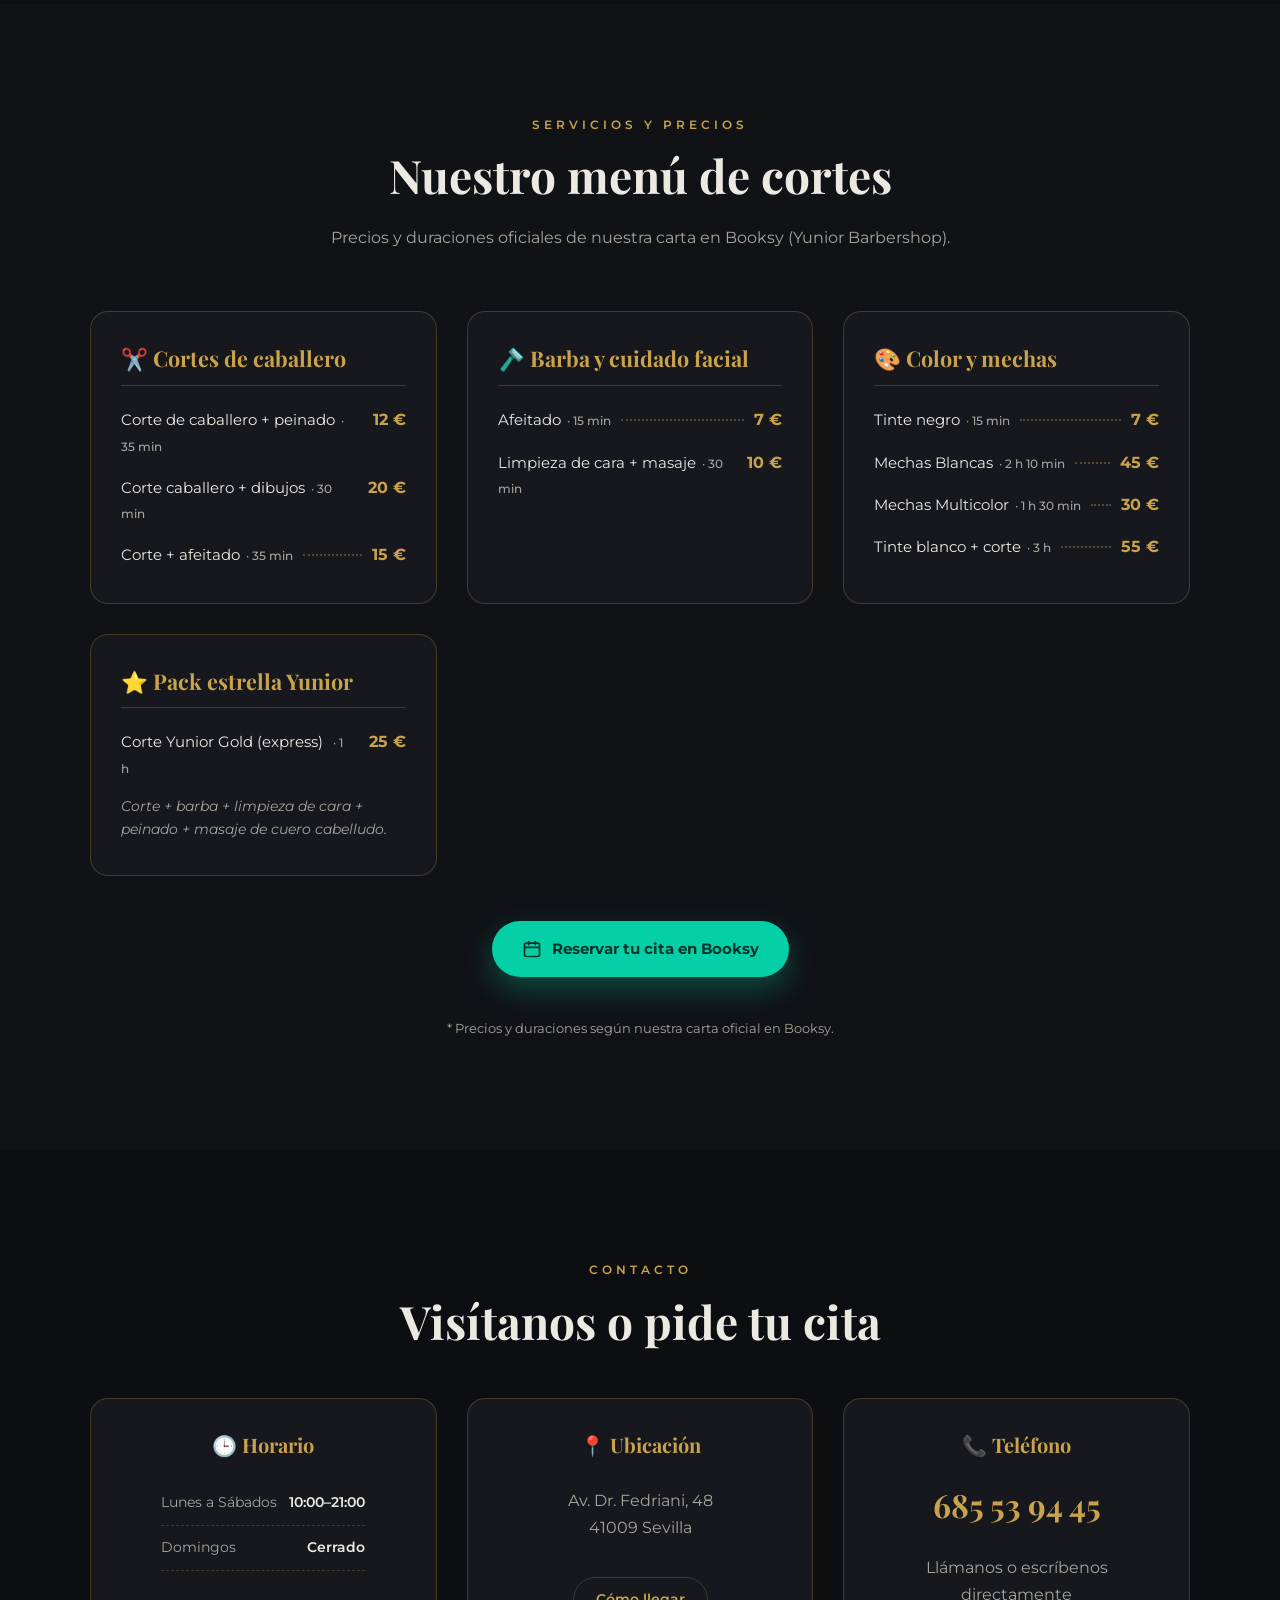
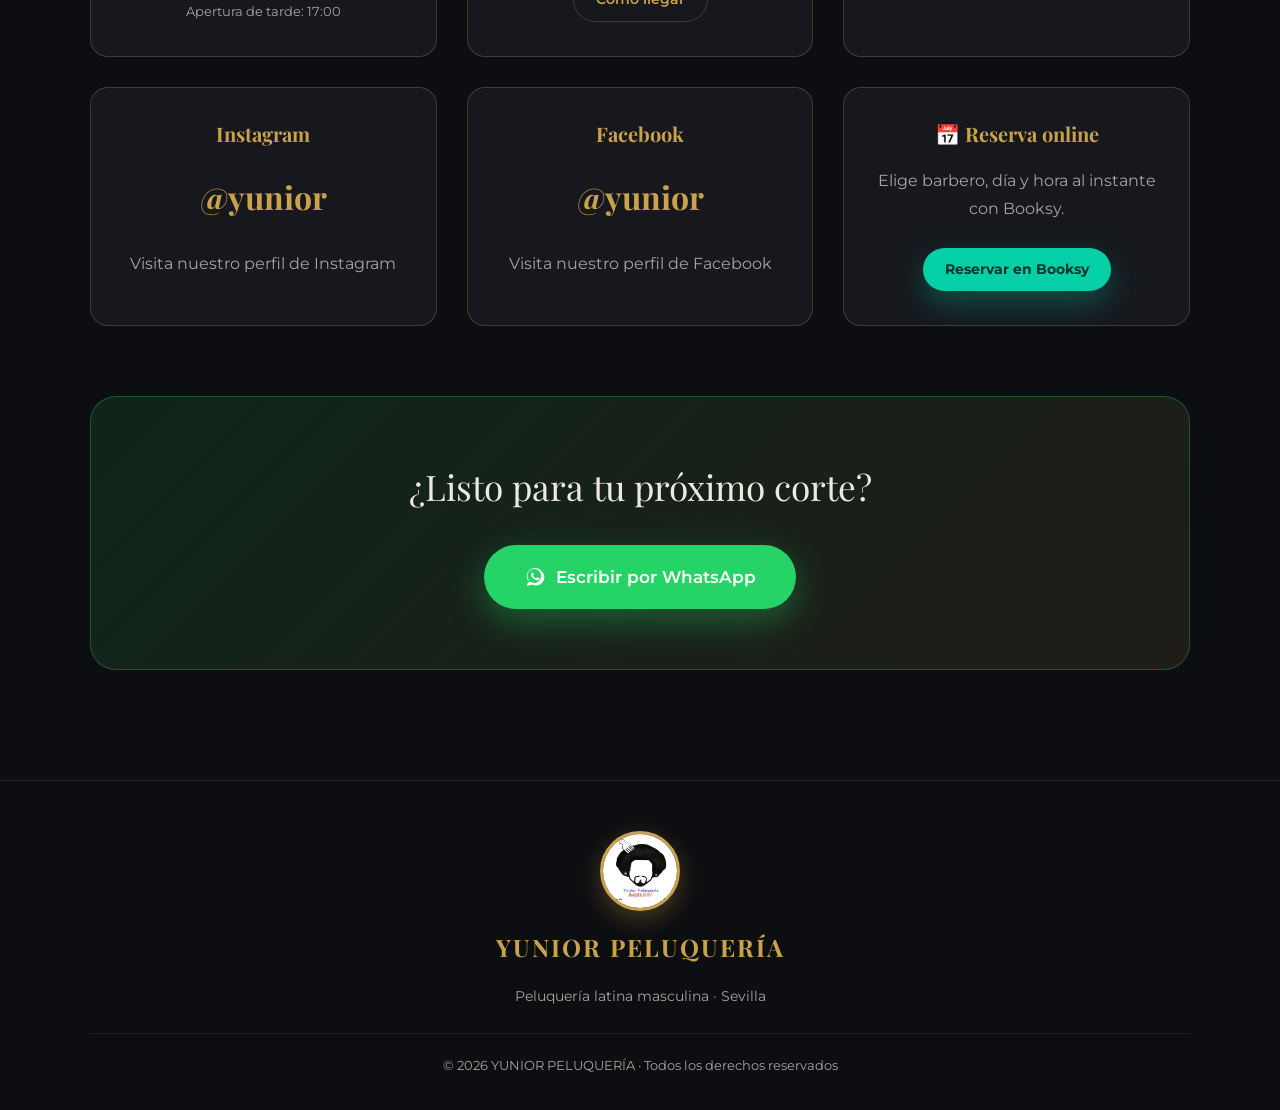
==== commit 76934ad8: "Update index.html" ====
--- a/index.html
+++ b/index.html
@@ -45,7 +45,7 @@
       <p class="hero-eyebrow">Barbería latina masculina · Sevilla</p>
       <h1>YUNIOR<br><em>Barbería</em></h1>
       <p class="hero-sub">
-        Más de 7 años dominando el fade, el corte clásico y el perfilado de barba.
+        Más de 18 años dominando el fade, el corte clásico y el perfilado de barba.
         Sabor latino y precisión de barbería de siempre, en el corazón de Sevilla.
       </p>
 
@@ -198,9 +198,9 @@
       <article class="service-group reveal">
         <h3>✂️ Cortes de caballero</h3>
         <ul>
-          <li><span>Corte de caballero + peinado<small class="dur">· 35 min</small></span><i class="dots"></i><strong>10 €</strong></li>
-          <li><span>Corte caballero + dibujos<small class="dur">· 30 min</small></span><i class="dots"></i><strong>12 €</strong></li>
-          <li><span>Corte + afeitado<small class="dur">· 35 min</small></span><i class="dots"></i><strong>12 €</strong></li>
+          <li><span>Corte de caballero + peinado<small class="dur">· 35 min</small></span><i class="dots"></i><strong>12 €</strong></li>
+          <li><span>Corte caballero + dibujos<small class="dur">· 30 min</small></span><i class="dots"></i><strong>20 €</strong></li>
+          <li><span>Corte + afeitado<small class="dur">· 35 min</small></span><i class="dots"></i><strong>15 €</strong></li>
         </ul>
       </article>
 
@@ -208,7 +208,7 @@
         <h3>🪒 Barba y cuidado facial</h3>
         <ul>
           <li><span>Afeitado<small class="dur">· 15 min</small></span><i class="dots"></i><strong>7 €</strong></li>
-          <li><span>Limpieza de cara + masaje<small class="dur">· 30 min</small></span><i class="dots"></i><strong>8 €</strong></li>
+          <li><span>Limpieza de cara + masaje<small class="dur">· 30 min</small></span><i class="dots"></i><strong>10 €</strong></li>
         </ul>
       </article>
 
@@ -216,15 +216,16 @@
         <h3>🎨 Color y mechas</h3>
         <ul>
           <li><span>Tinte negro<small class="dur">· 15 min</small></span><i class="dots"></i><strong>7 €</strong></li>
-          <li><span>Mechas<small class="dur">· 1 h 10 min</small></span><i class="dots"></i><strong>25 €</strong></li>
-          <li><span>Tinte blanco + corte<small class="dur">· 1 h</small></span><i class="dots"></i><strong>45 €</strong></li>
+          <li><span>Mechas Blancas<small class="dur">· 2 h 10 min</small></span><i class="dots"></i><strong>45 €</strong></li>
+          <li><span>Mechas Multicolor<small class="dur">· 1 h 30 min</small></span><i class="dots"></i><strong>30 €</strong></li>
+          <li><span>Tinte blanco + corte<small class="dur">· 3 h</small></span><i class="dots"></i><strong>55 €</strong></li>
         </ul>
       </article>
 
       <article class="service-group reveal">
         <h3>⭐ Pack estrella Yunior</h3>
         <ul>
-          <li><span>Corte Yunior Gol<small class="dur">· 40 min</small></span><i class="dots"></i><strong>20 €</strong></li>
+          <li><span>Corte Yunior Gold (express) <small class="dur">· 1 h</small></span><i class="dots"></i><strong>25 €</strong></li>
         </ul>
         <p class="pack-desc">Corte + barba + limpieza de cara + peinado + masaje de cuero cabelludo.</p>
       </article>
@@ -255,8 +256,7 @@
       <div class="contact-card reveal">
         <h3>🕒 Horario</h3>
         <ul class="schedule">
-          <li><span>Lunes a Viernes</span><strong>10:00–14:00 · 17:00–21:00</strong></li>
-          <li><span>Sábados</span><strong>10:00–15:00</strong></li>
+          <li><span>Lunes a Sábados</span><strong>10:00–21:00</strong></li>
           <li><span>Domingos</span><strong>Cerrado</strong></li>
         </ul>
         <p class="card-note">Apertura de tarde: 17:00</p>
@@ -314,7 +314,7 @@
   <!-- ===================== FOOTER CON LOGO ===================== -->
   <footer class="footer">
     <div class="footer-brand">
-      <img src="logo.png" alt="JUNIOR PELUQUERÍA" class="footer-logo">
+      <img src="logo.png" alt="YUNIOR PELUQUERÍA" class="footer-logo">
       <p class="footer-name">YUNIOR PELUQUERÍA</p>
       <p class="footer-sub">Peluquería latina masculina · Sevilla</p>
     </div>
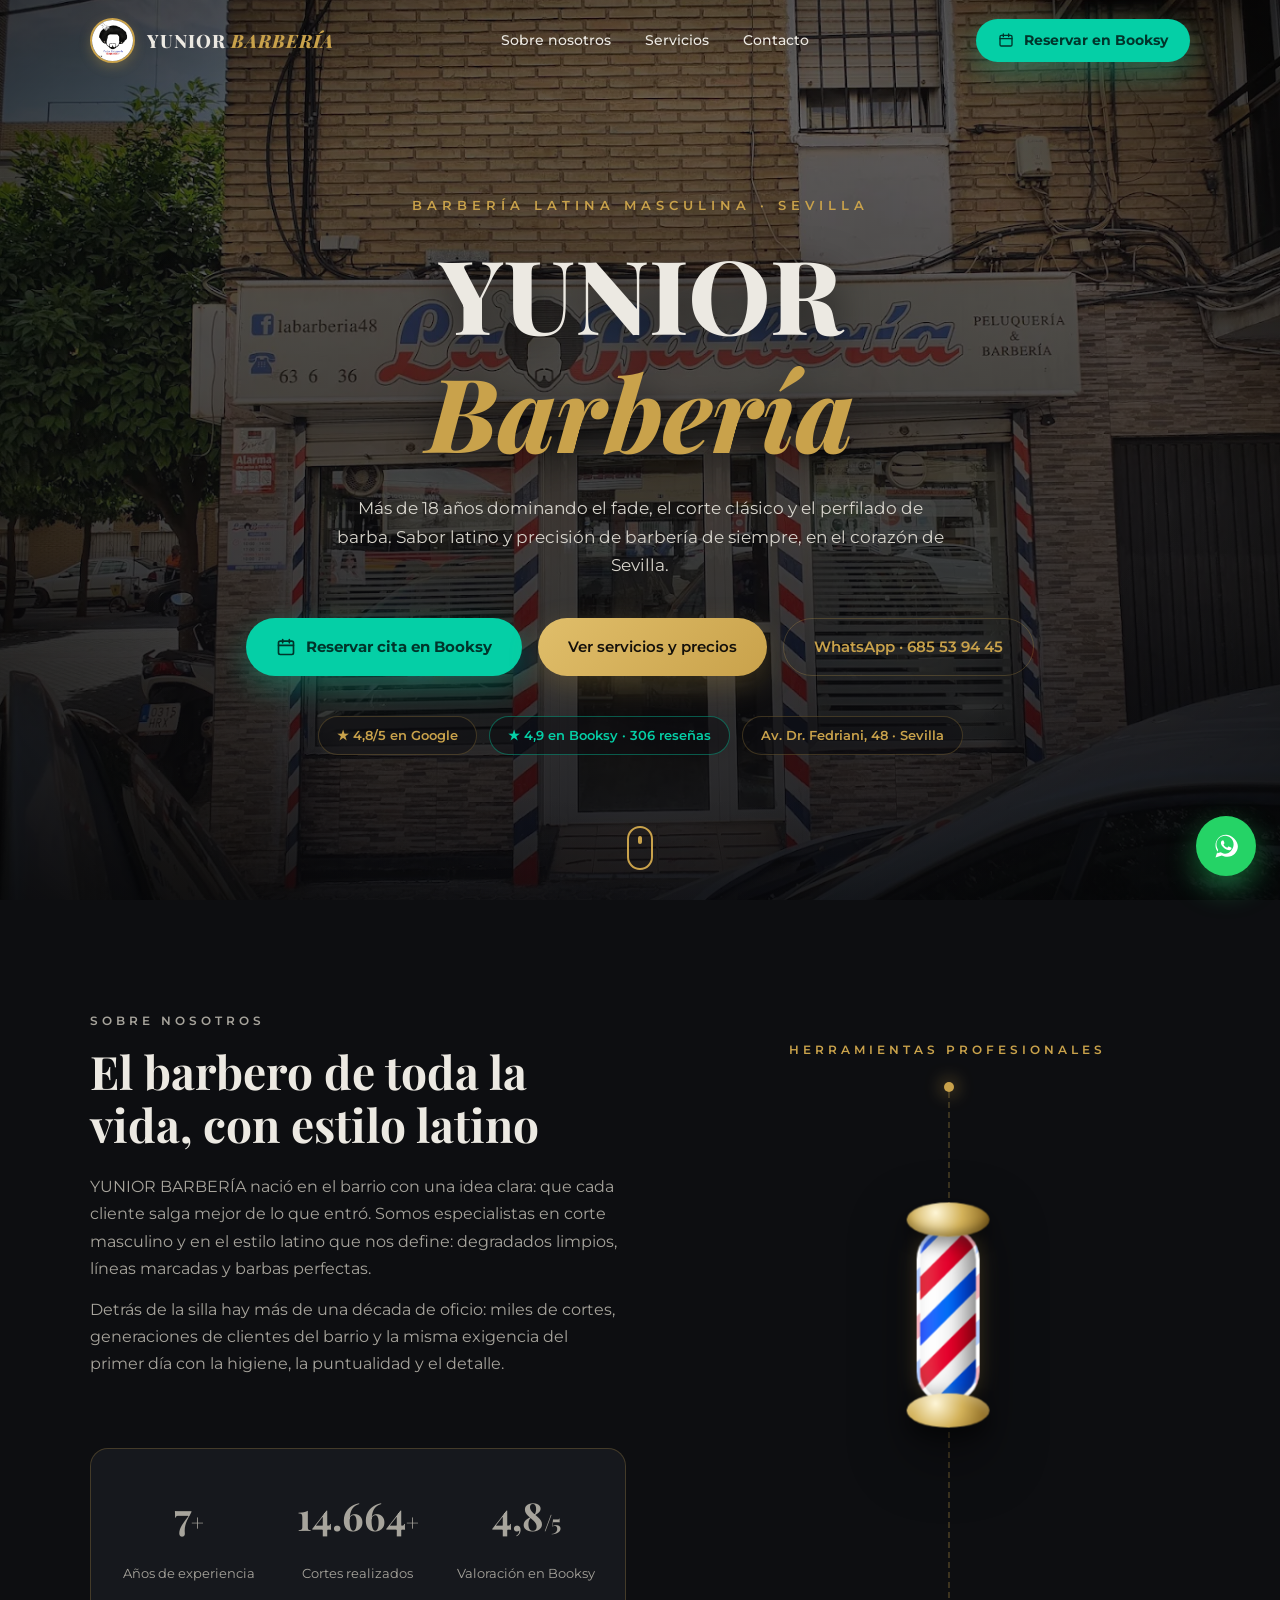
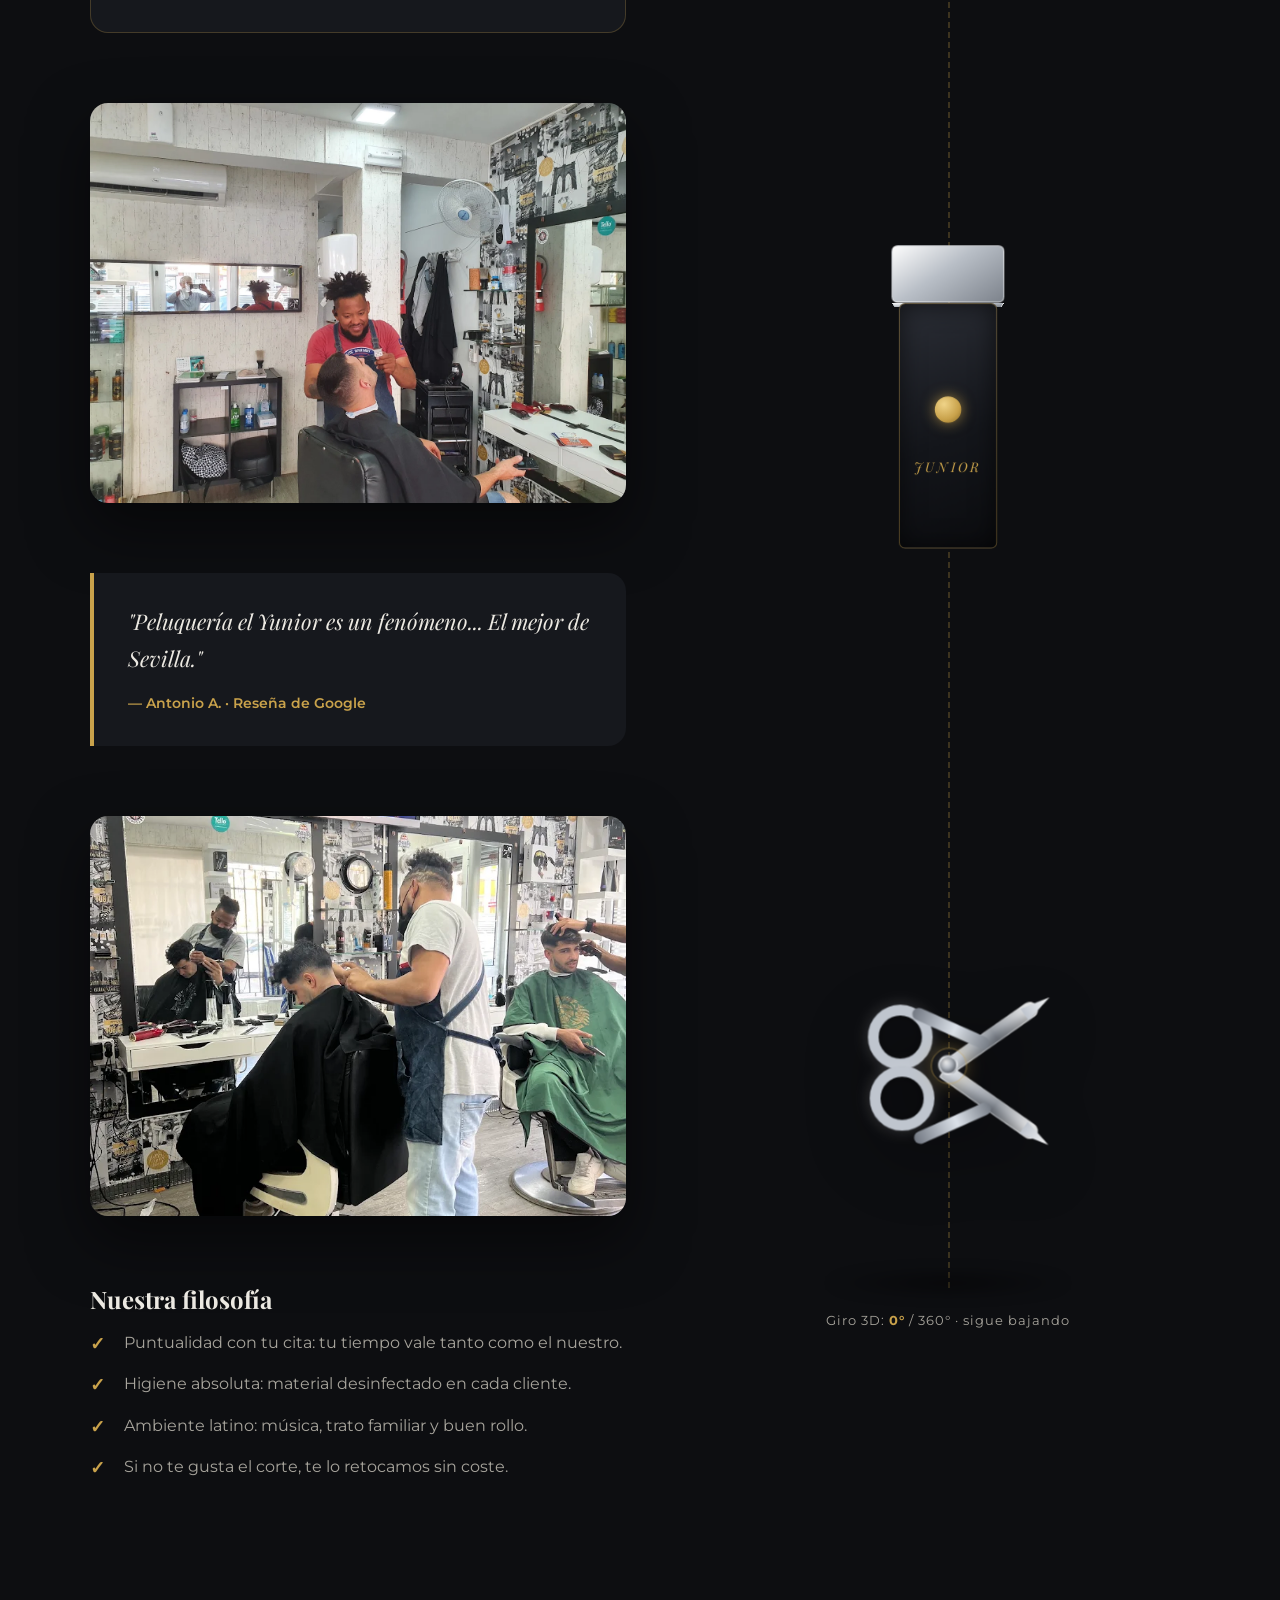
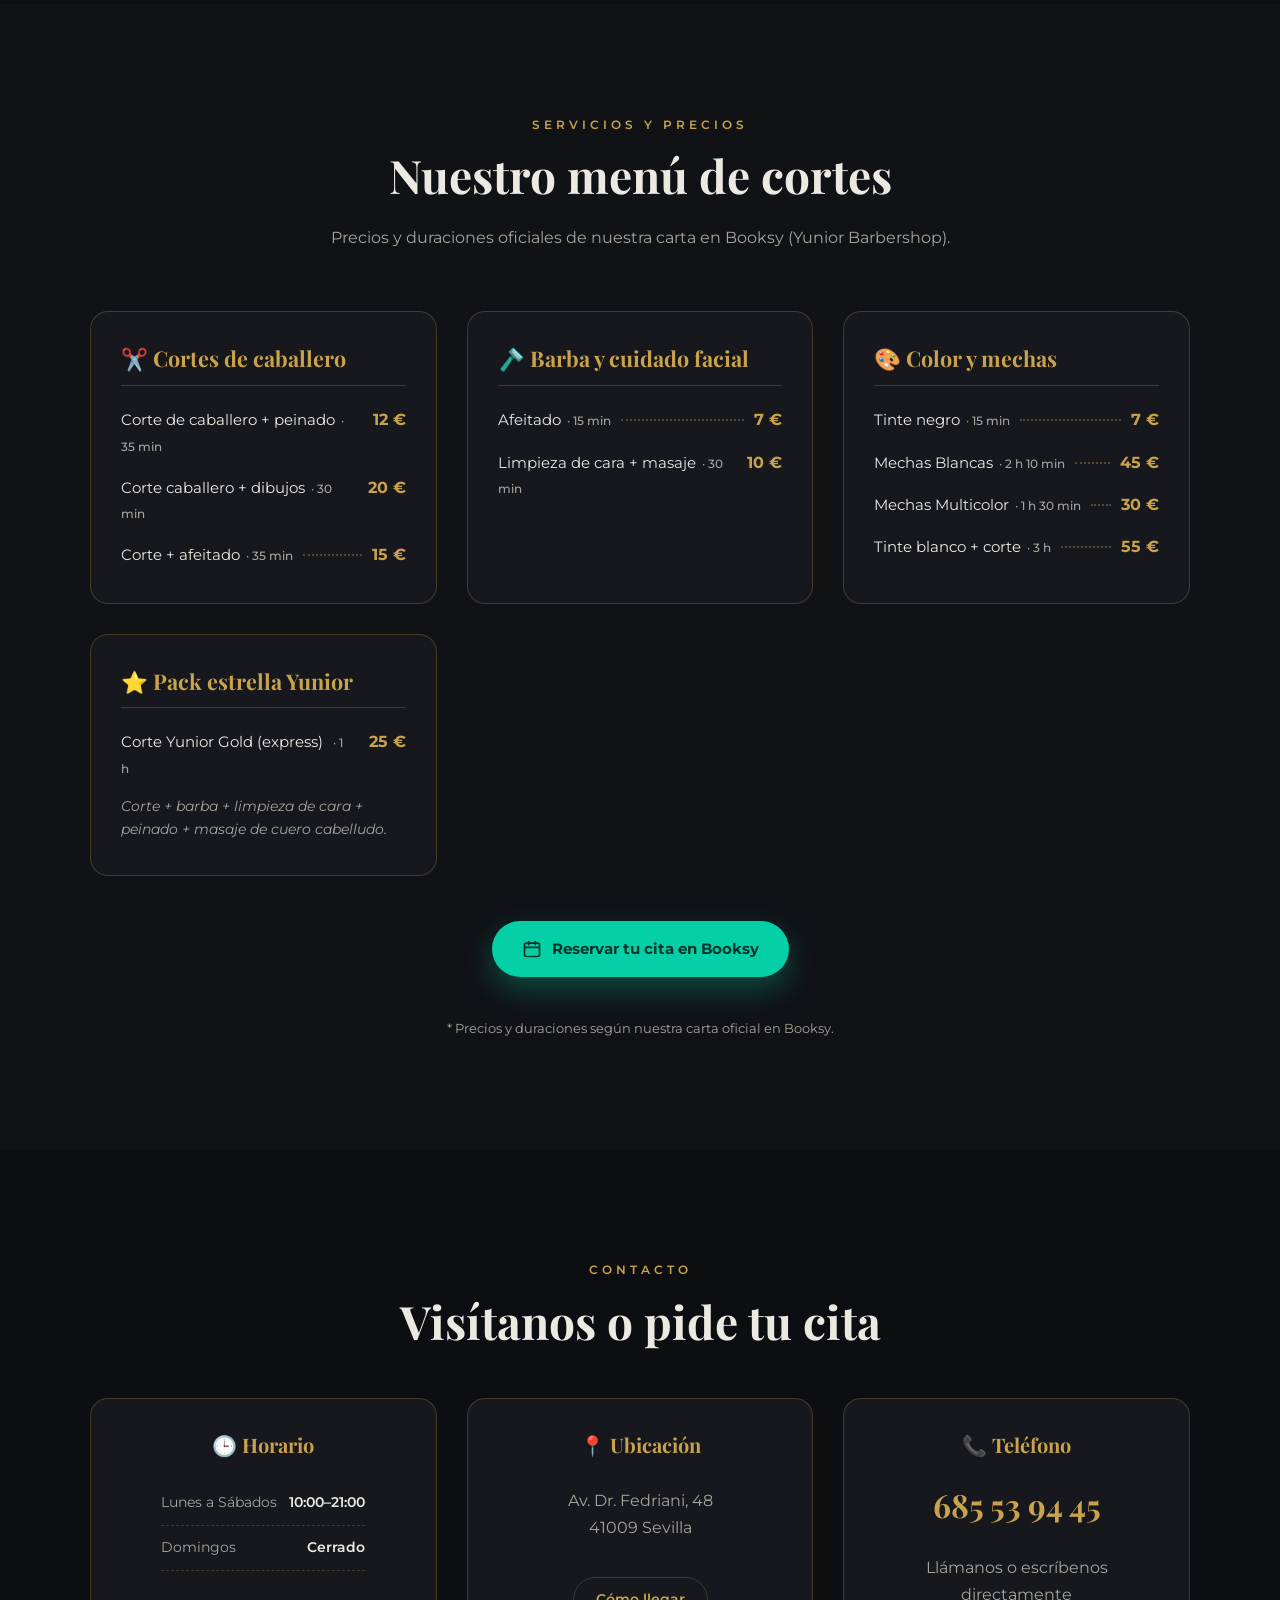
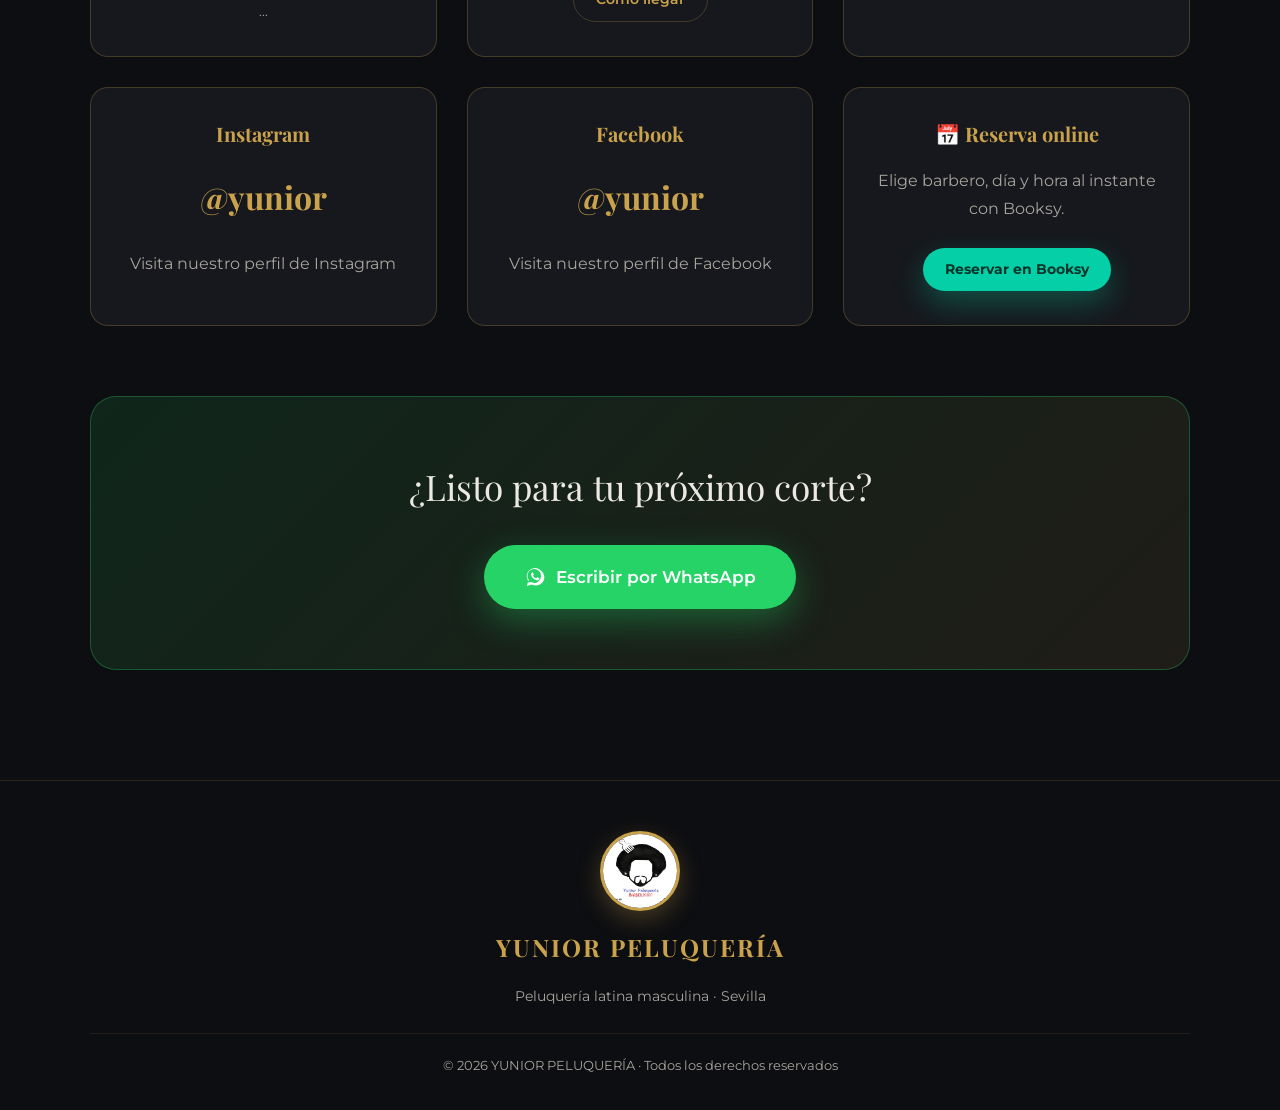
==== commit 1febd247: "Update index.html" ====
--- a/index.html
+++ b/index.html
@@ -259,7 +259,7 @@
           <li><span>Lunes a Sábados</span><strong>10:00–21:00</strong></li>
           <li><span>Domingos</span><strong>Cerrado</strong></li>
         </ul>
-        <p class="card-note">Apertura de tarde: 17:00</p>
+        <p class="card-note">...</p>
       </div>
 
       <div class="contact-card reveal">
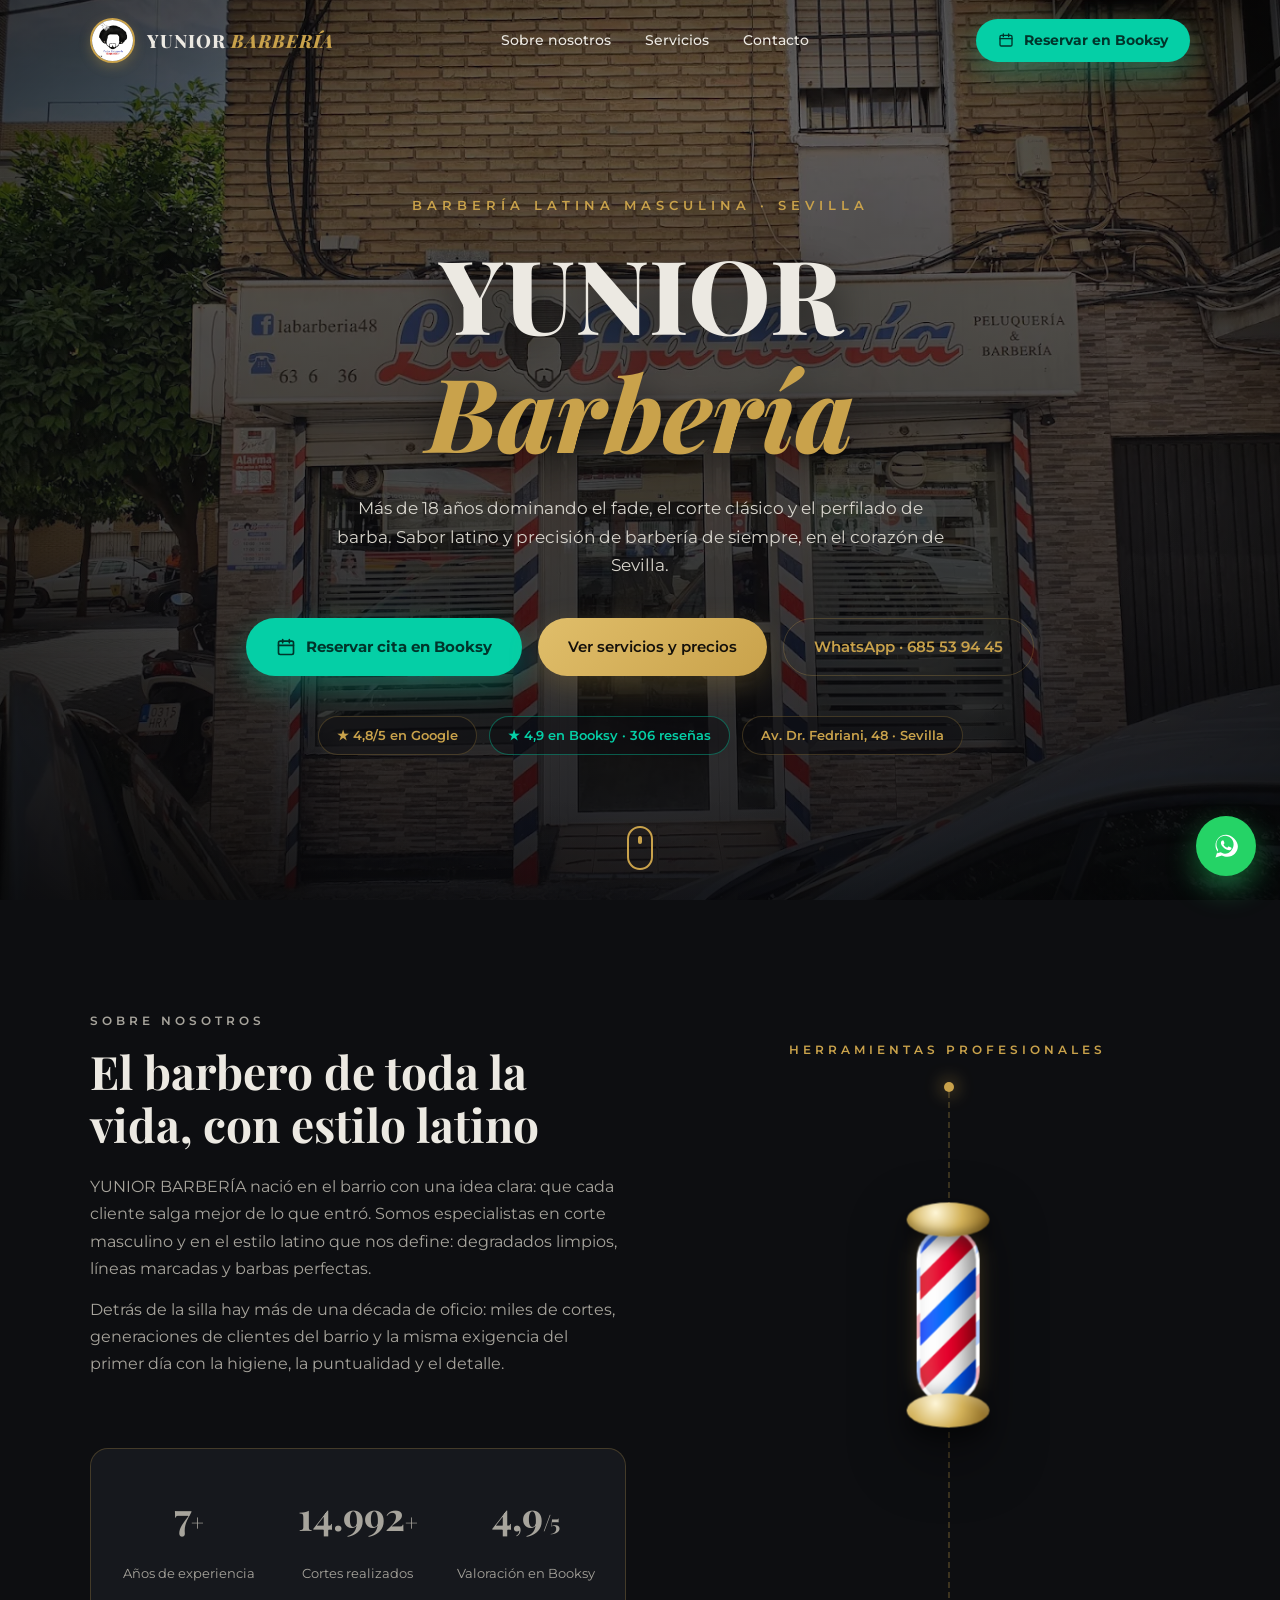
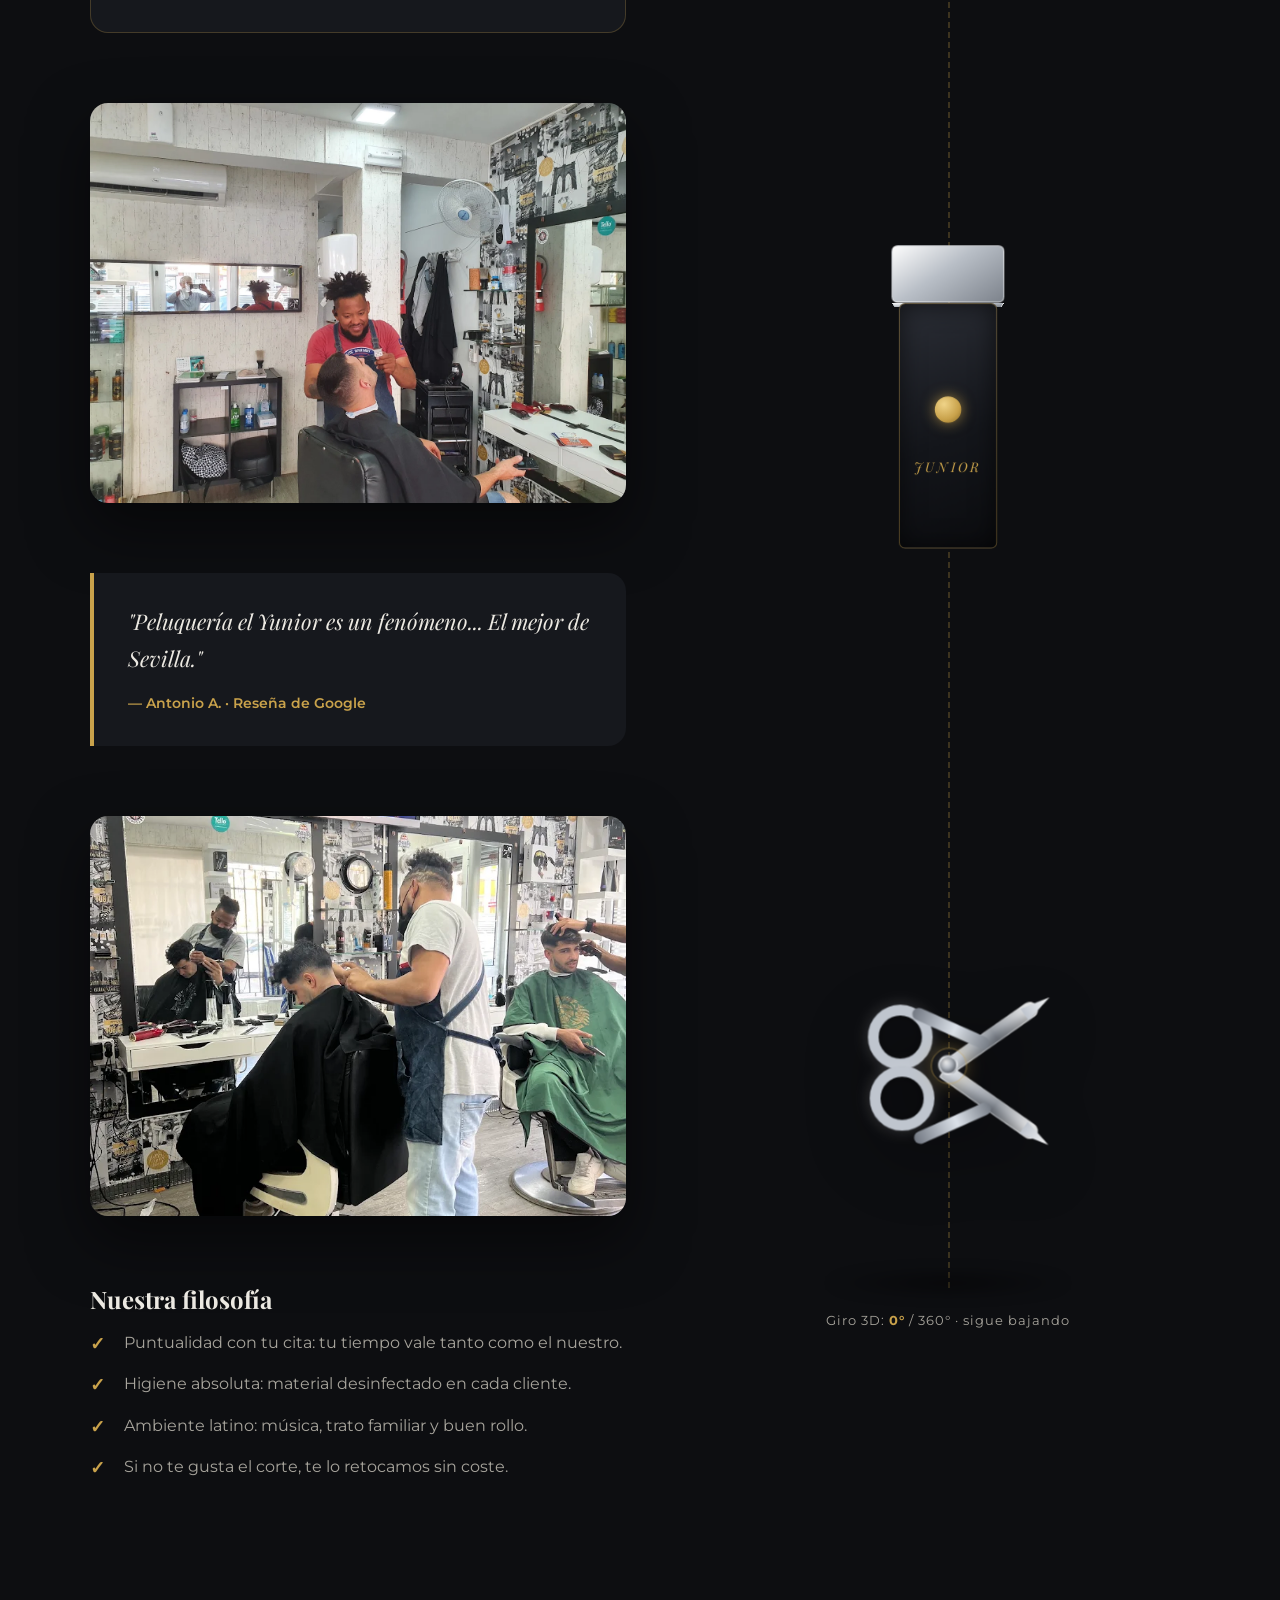
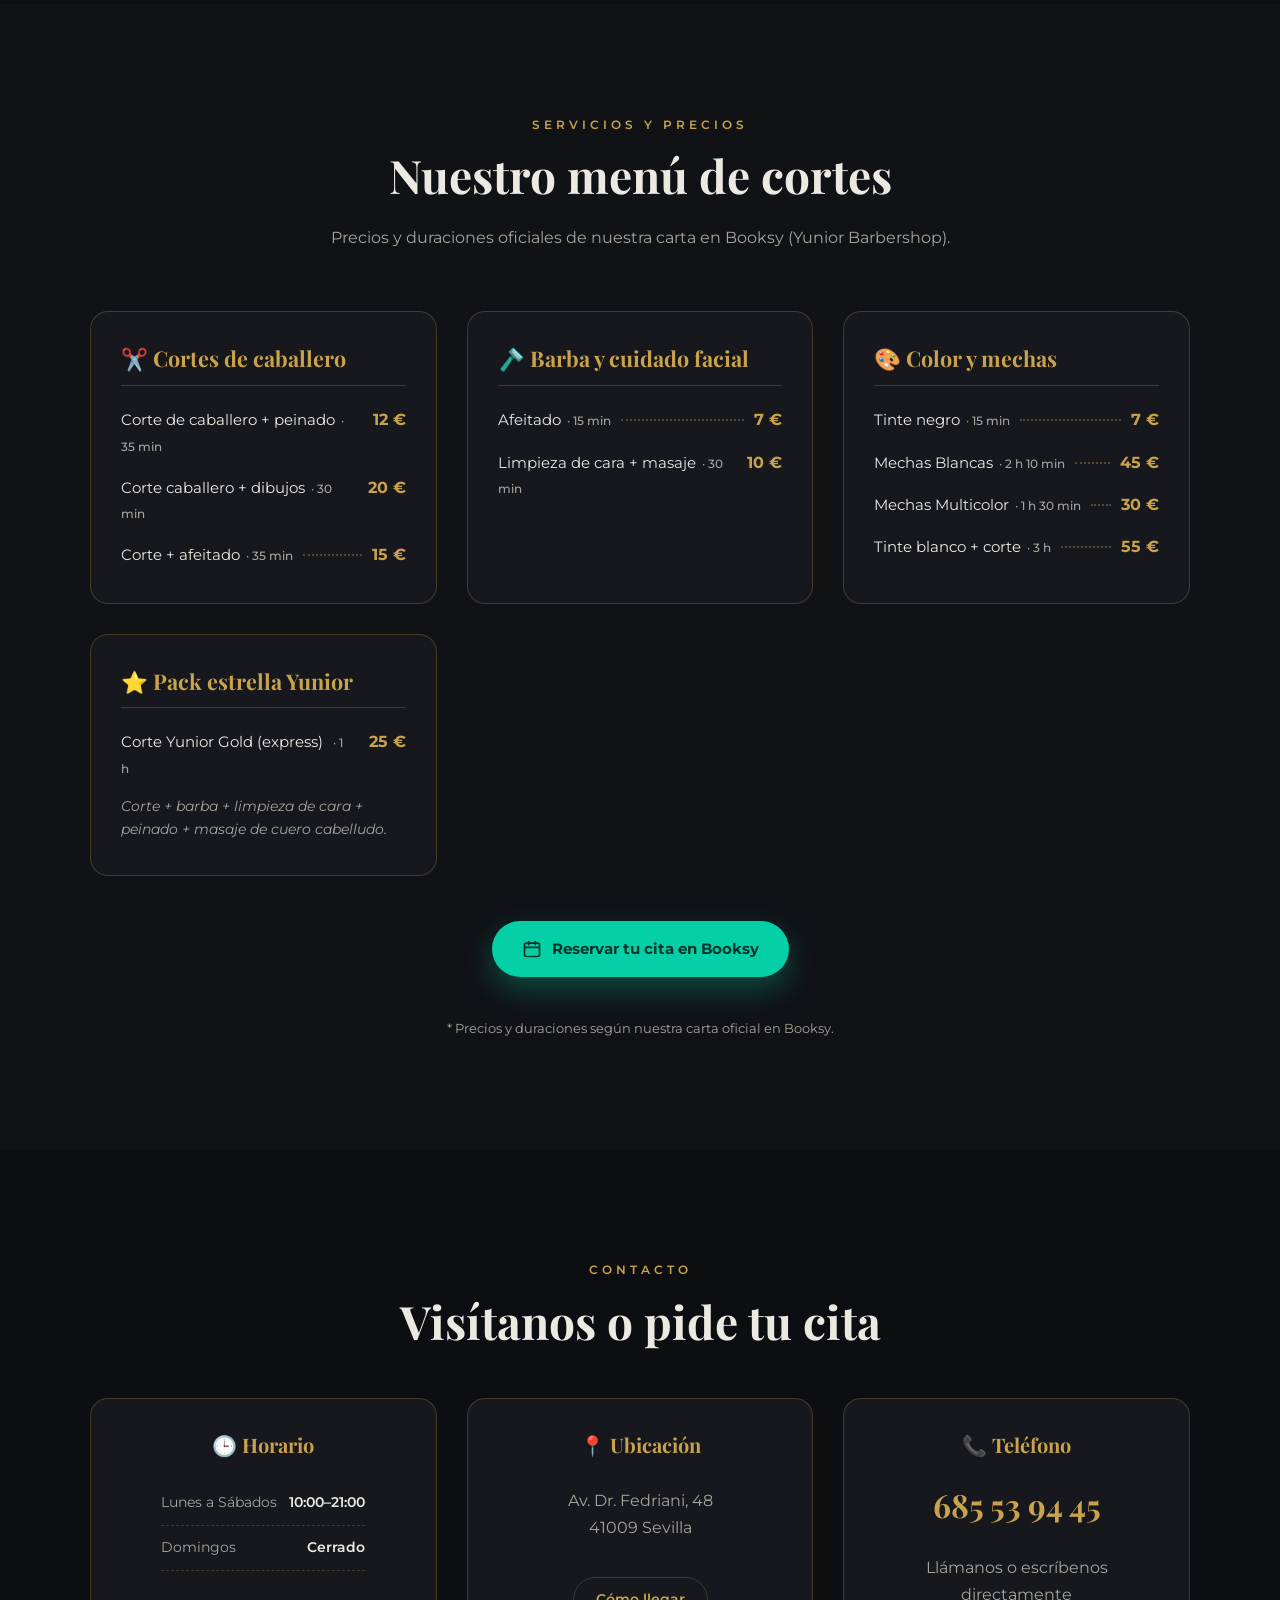
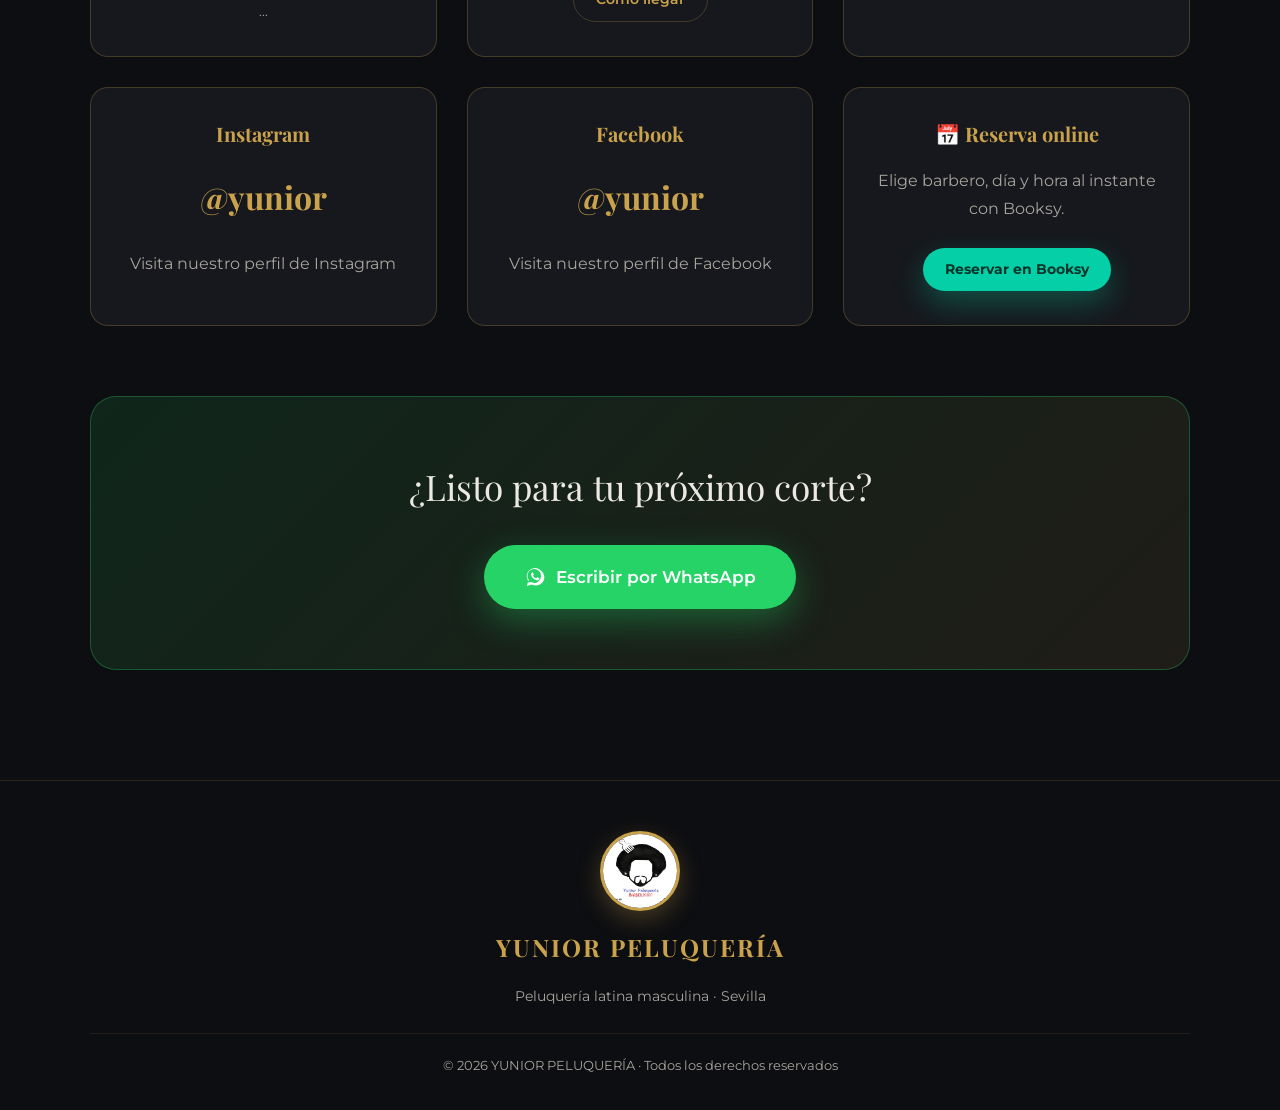
==== commit ec7f28ce: "Update index.html" ====
--- a/index.html
+++ b/index.html
@@ -1,6 +1,7 @@
 <!DOCTYPE html>
 <html lang="es">
 <head>
+  <meta name="google-site-verification" content="pgWhDv8rbJCWkmiV24_uXV9it8Xh4YEHIiP2bw_OG_o" />
   <meta charset="UTF-8">
   <meta name="viewport" content="width=device-width, initial-scale=1.0">
   <title>YUNIOR BARBERÍA · Barbería latina masculina en Sevilla</title>
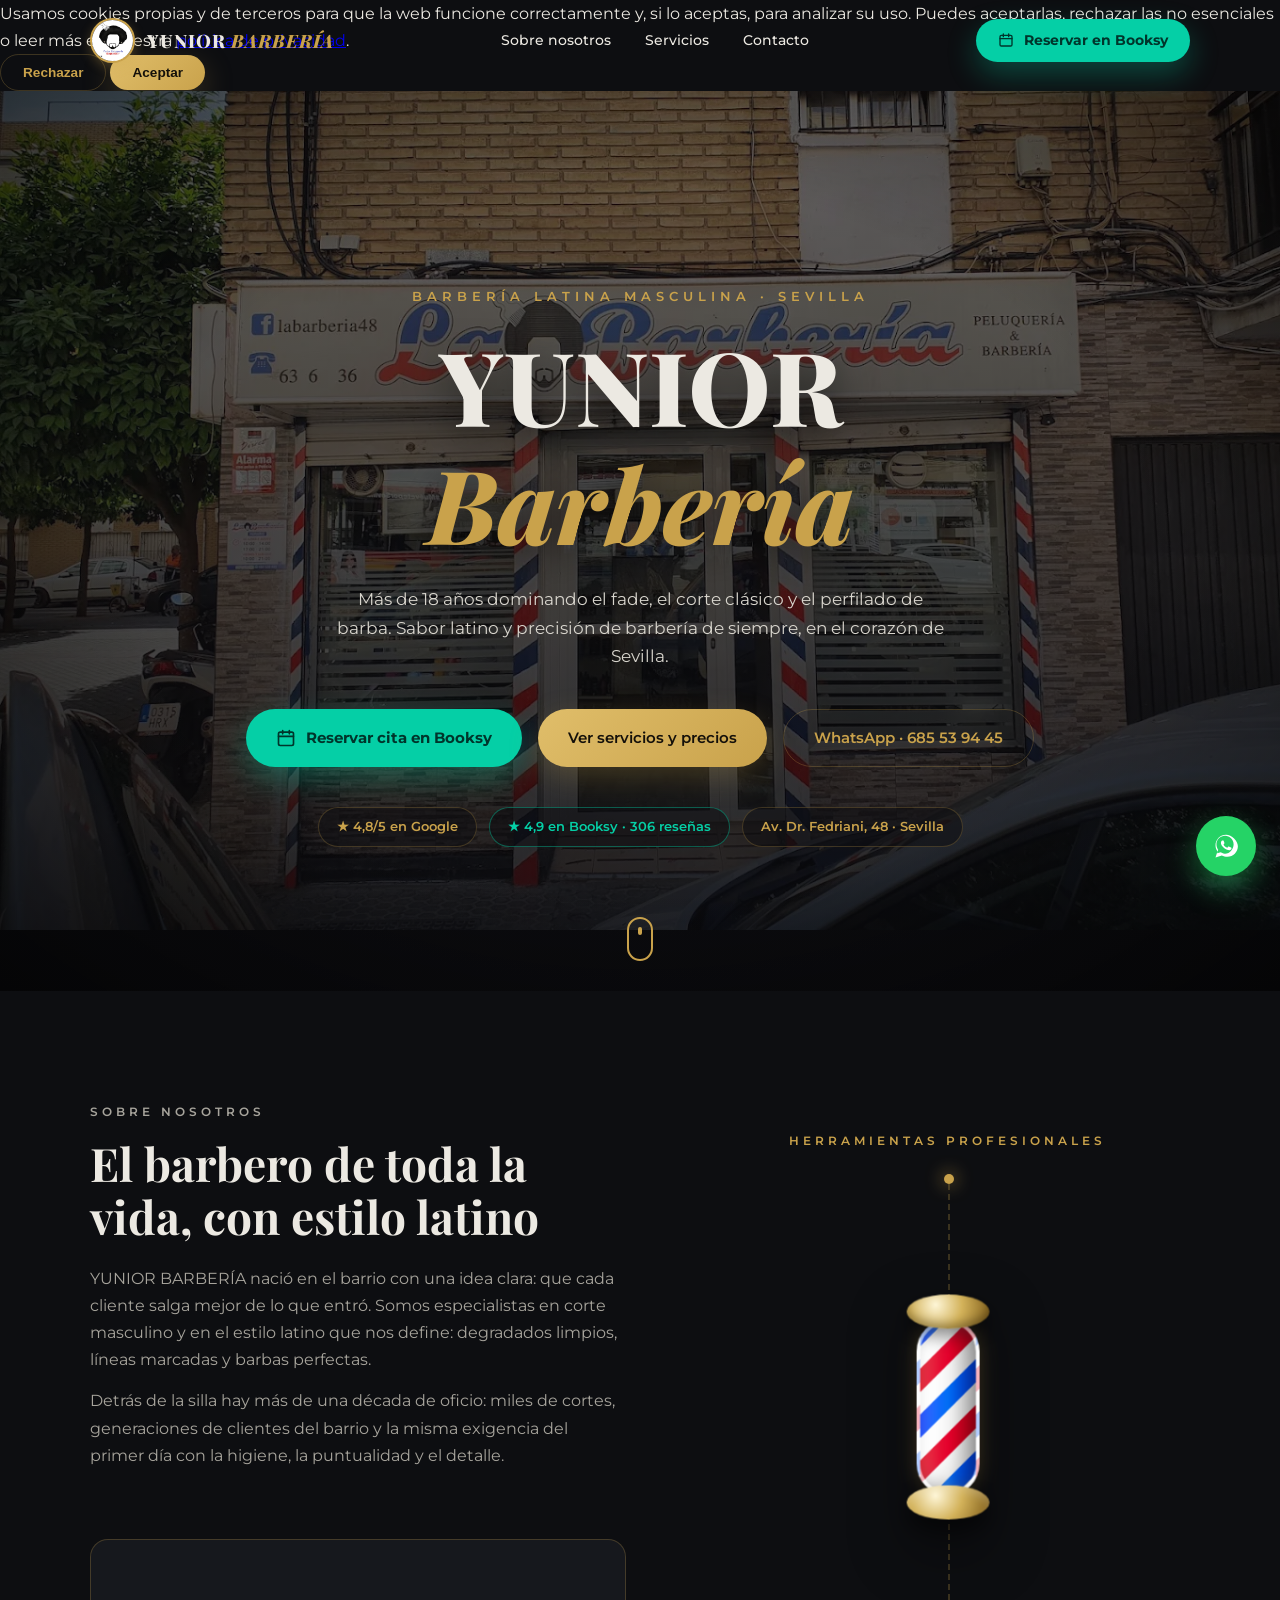
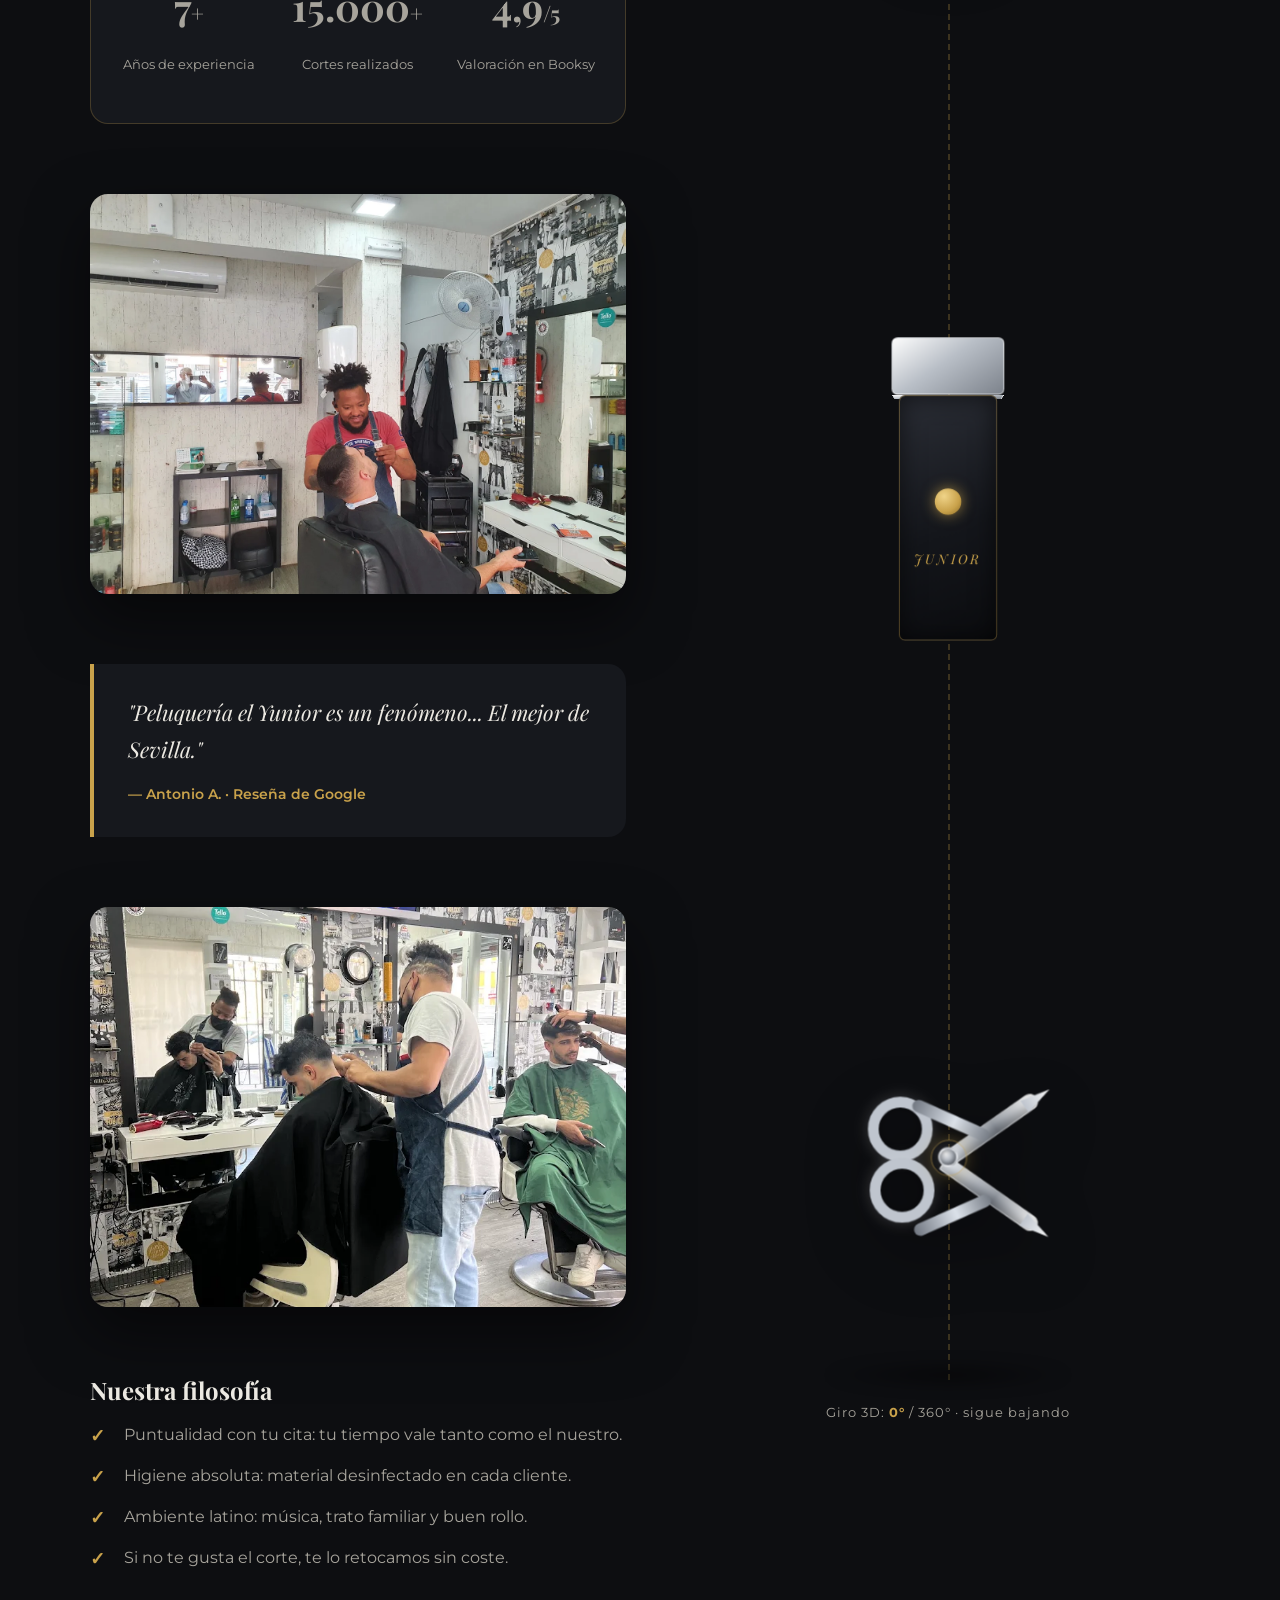
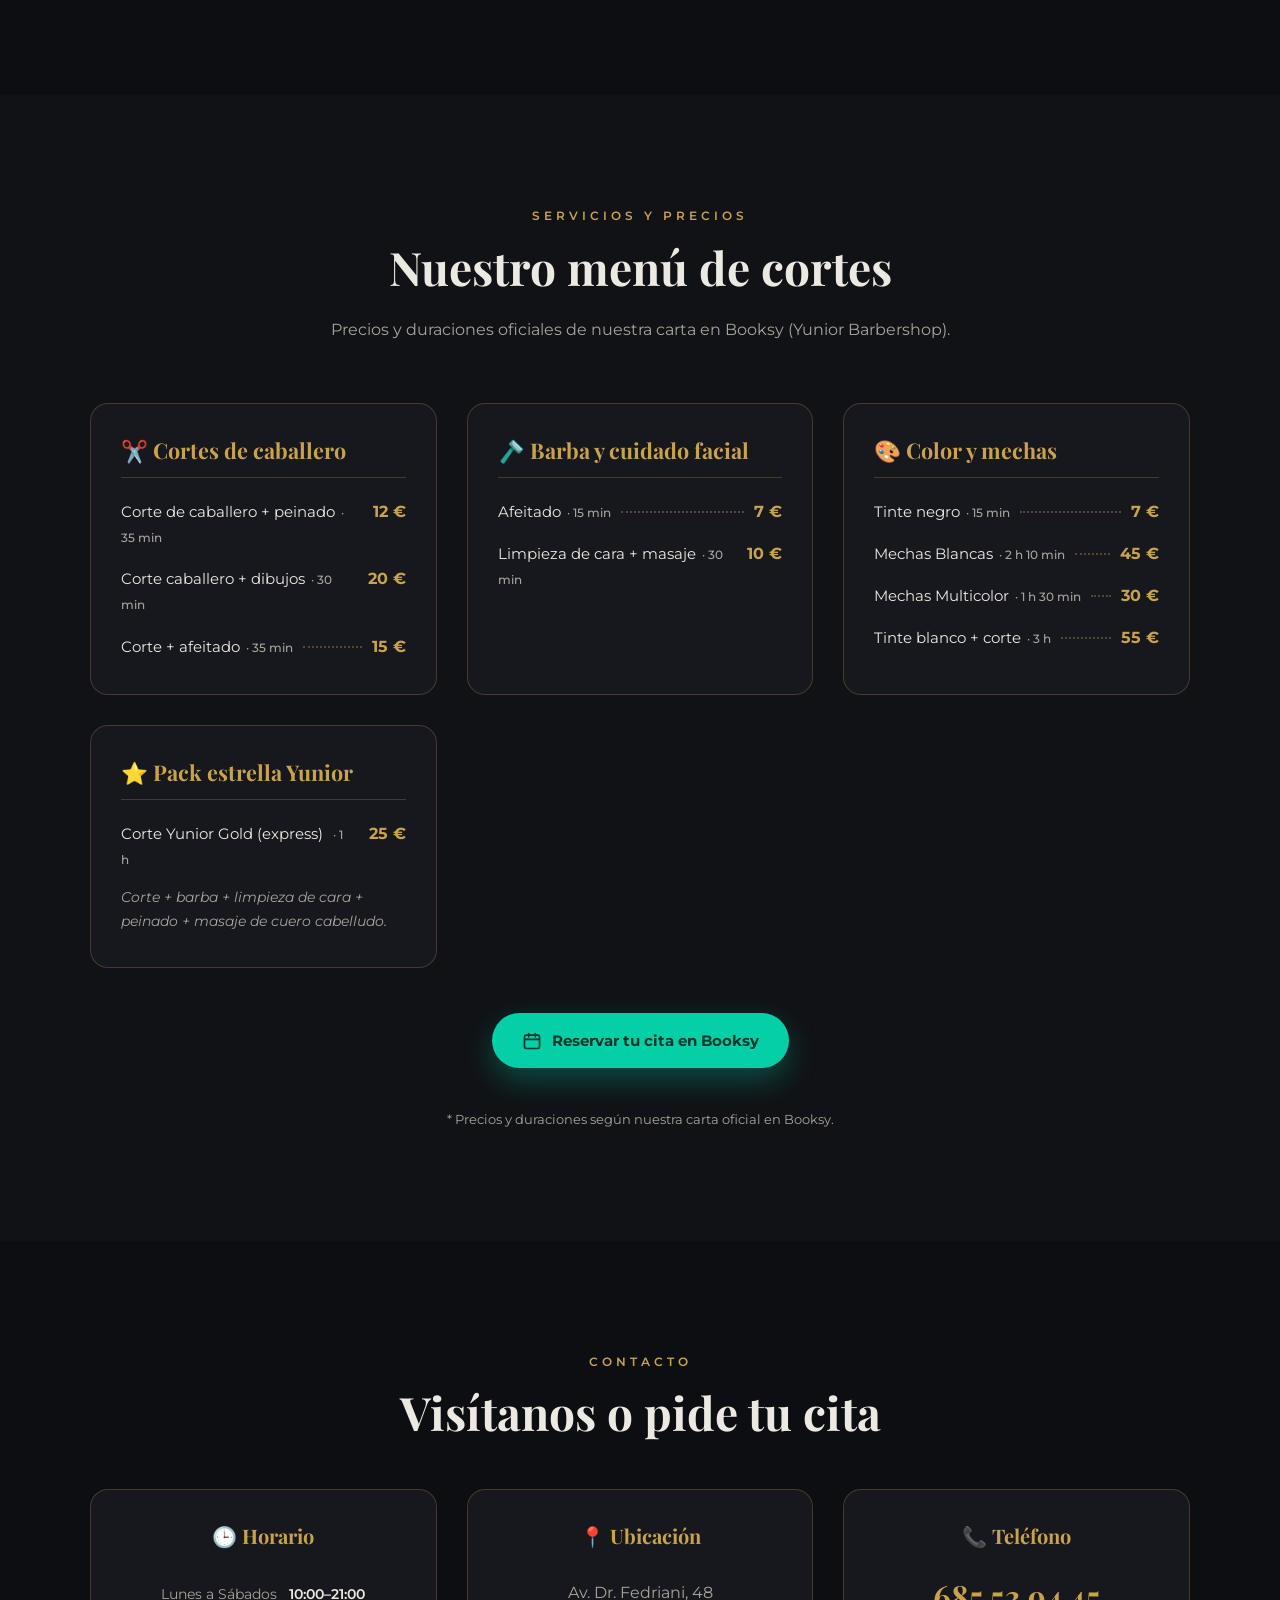
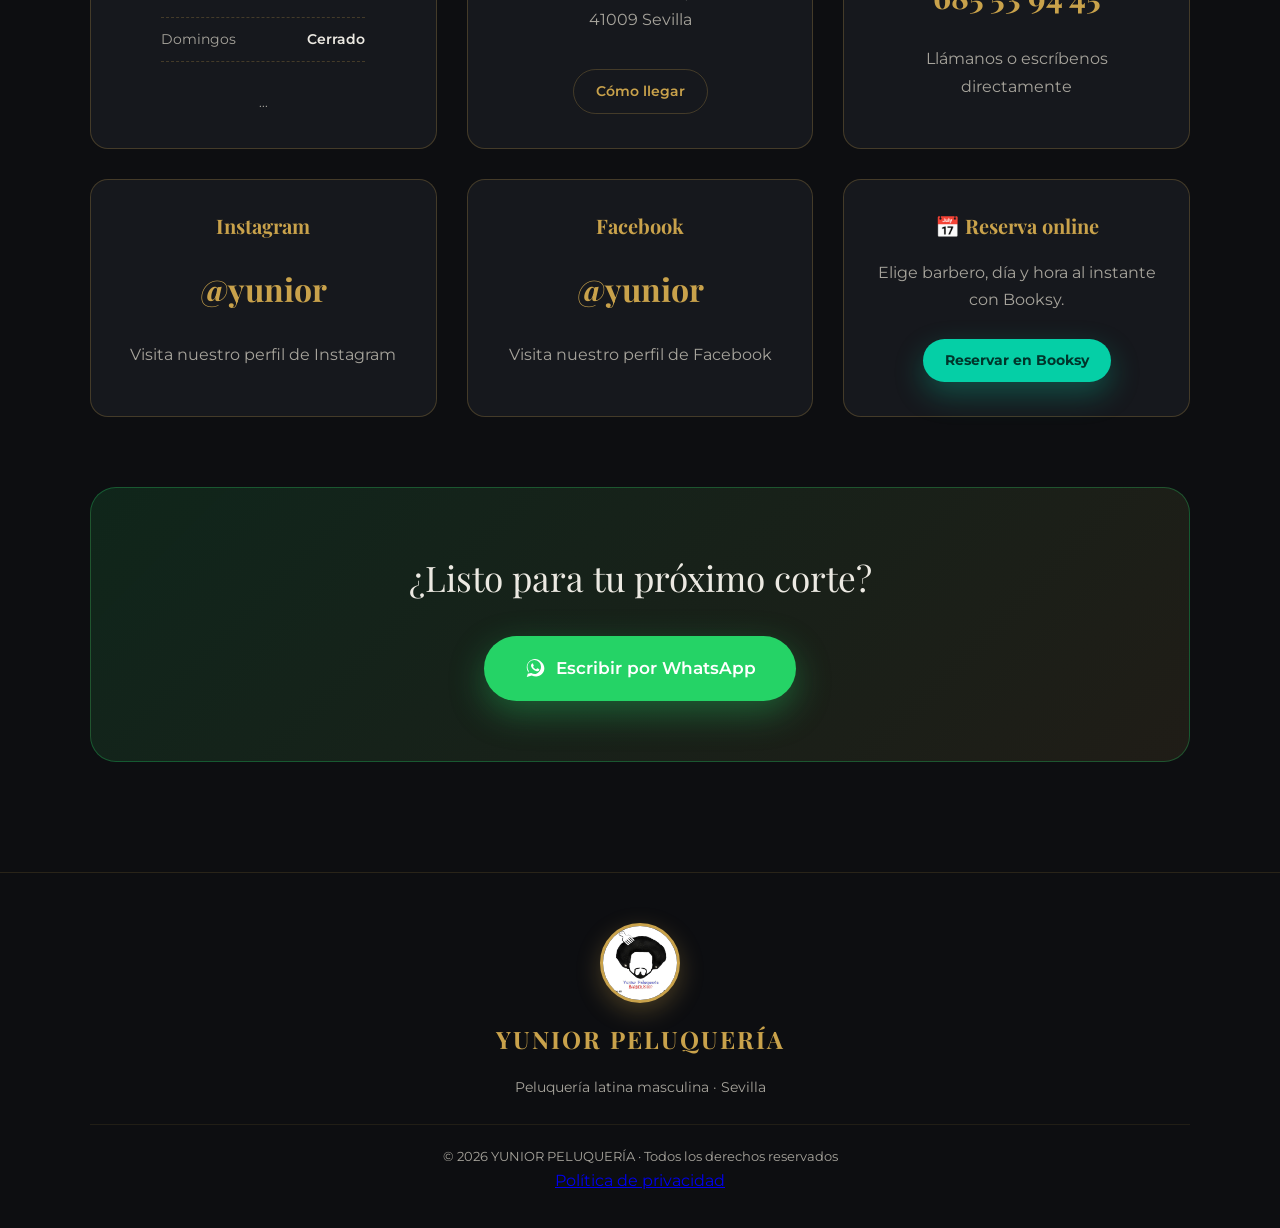
==== commit eacaedd7: "Update index.html" ====
--- a/index.html
+++ b/index.html
@@ -12,6 +12,21 @@
   <link rel="stylesheet" href="styles.css">
 </head>
 <body>
+
+  <!-- ===================== AVISO DE COOKIES ===================== -->
+  <div class="cookie-banner" id="cookieBanner" role="dialog" aria-live="polite" aria-label="Aviso de cookies">
+    <div class="cookie-banner-inner">
+      <p class="cookie-text">
+        Usamos cookies propias y de terceros para que la web funcione correctamente y, si lo aceptas,
+        para analizar su uso. Puedes aceptarlas, rechazar las no esenciales o leer más en nuestra
+        <a href="privacy-policy.html">política de privacidad</a>.
+      </p>
+      <div class="cookie-actions">
+        <button type="button" class="btn btn-ghost btn-small" id="cookieReject">Rechazar</button>
+        <button type="button" class="btn btn-gold btn-small" id="cookieAccept">Aceptar</button>
+      </div>
+    </div>
+  </div>
 
   <!-- ===================== NAVBAR CON LOGO ===================== -->
   <header class="navbar" id="navbar">
@@ -320,6 +335,7 @@
       <p class="footer-sub">Peluquería latina masculina · Sevilla</p>
     </div>
     <p class="footer-copy">© <span id="year"></span> YUNIOR PELUQUERÍA · Todos los derechos reservados</p>
+    <p class="footer-legal"><a href="privacy-policy.html">Política de privacidad</a></p>
   </footer>
 
   <!-- Botón flotante de WhatsApp -->
@@ -332,5 +348,6 @@
   </a>
 
   <script src="main.js"></script>
+  <script src="cookies.js"></script>
 </body>
 </html>
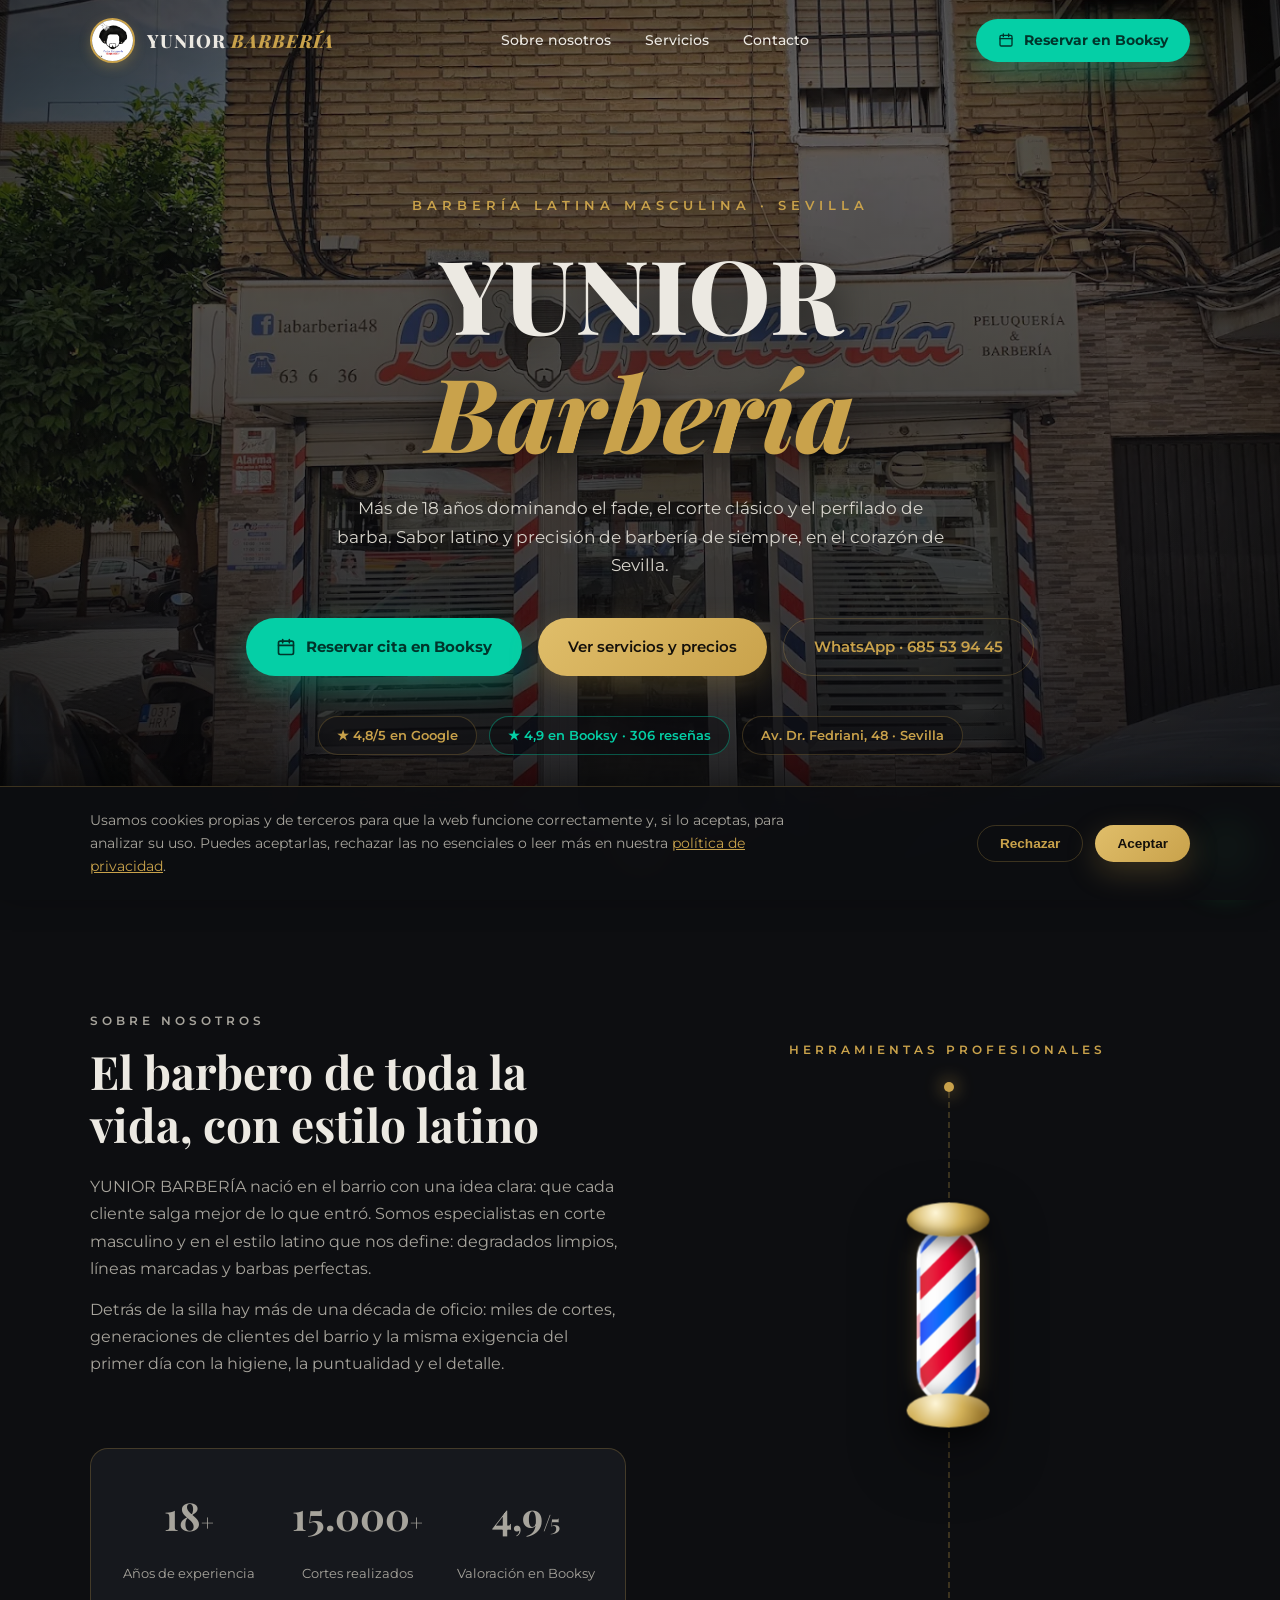
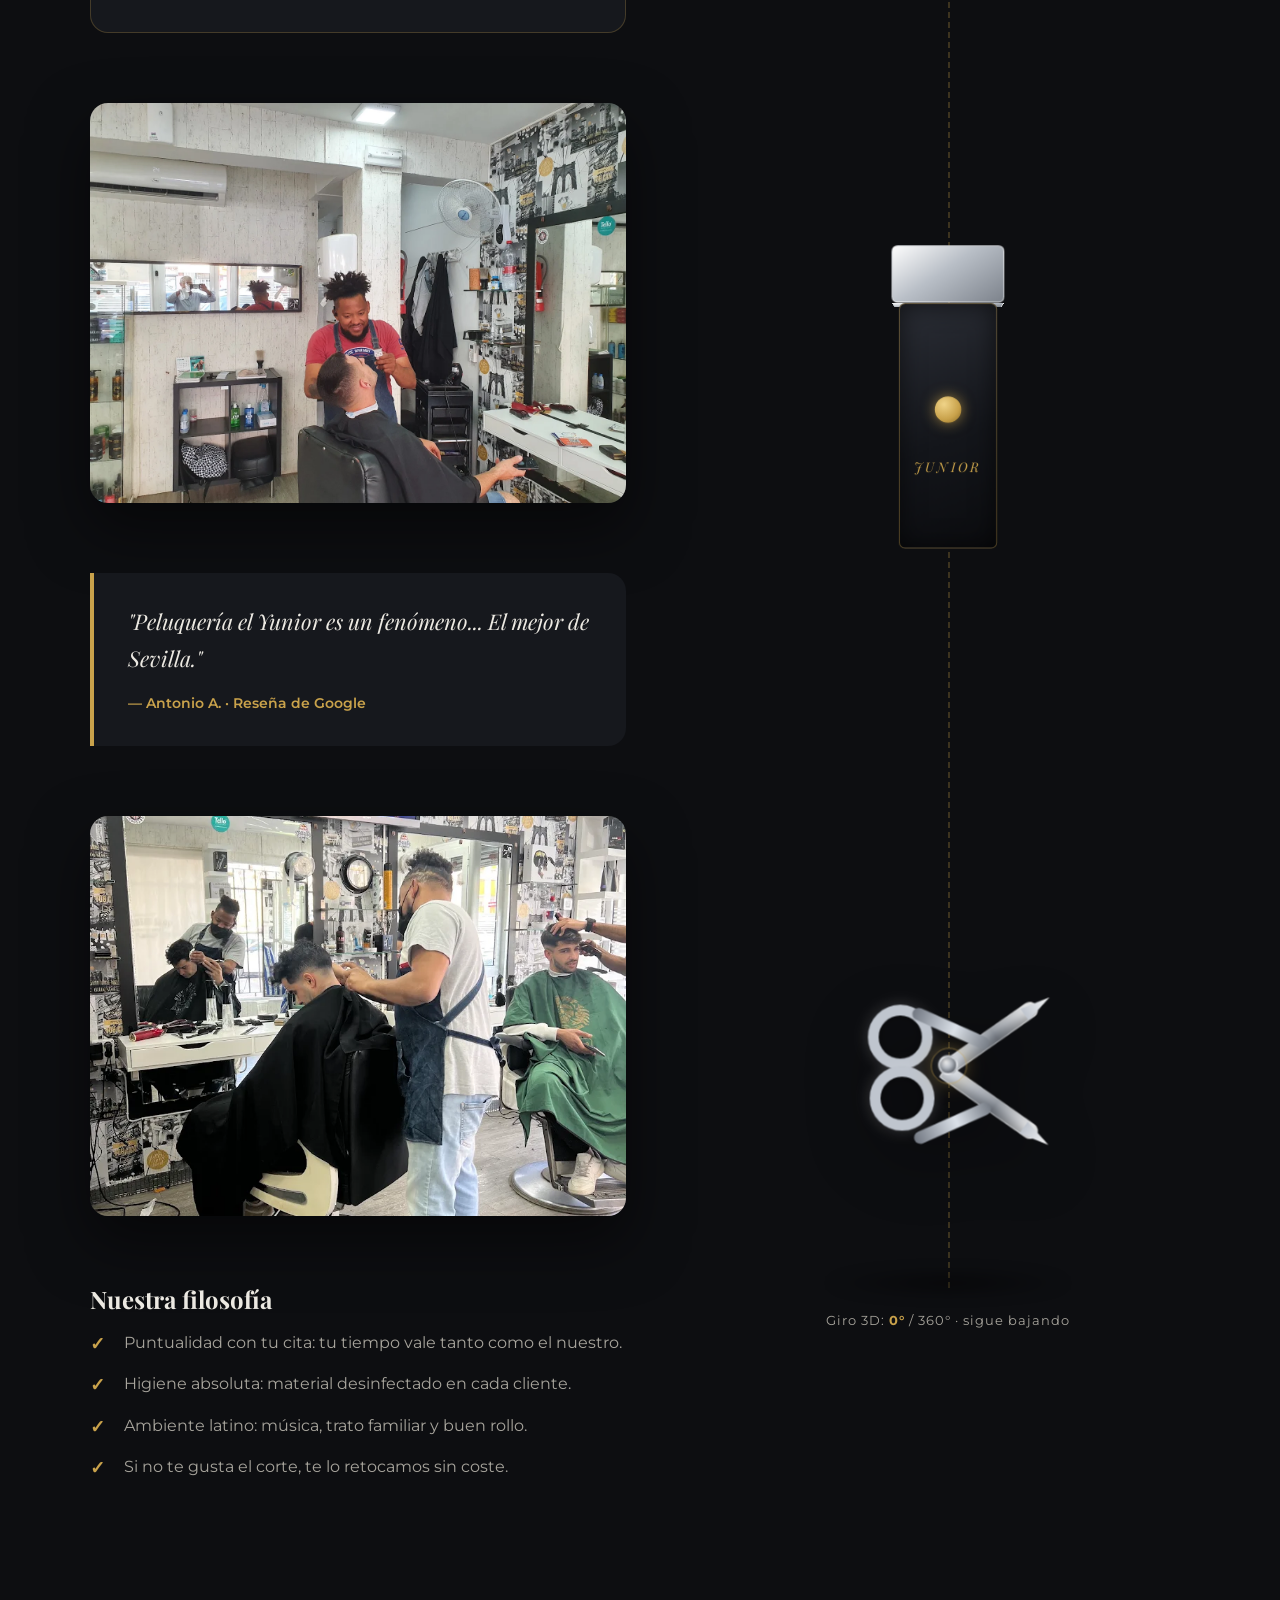
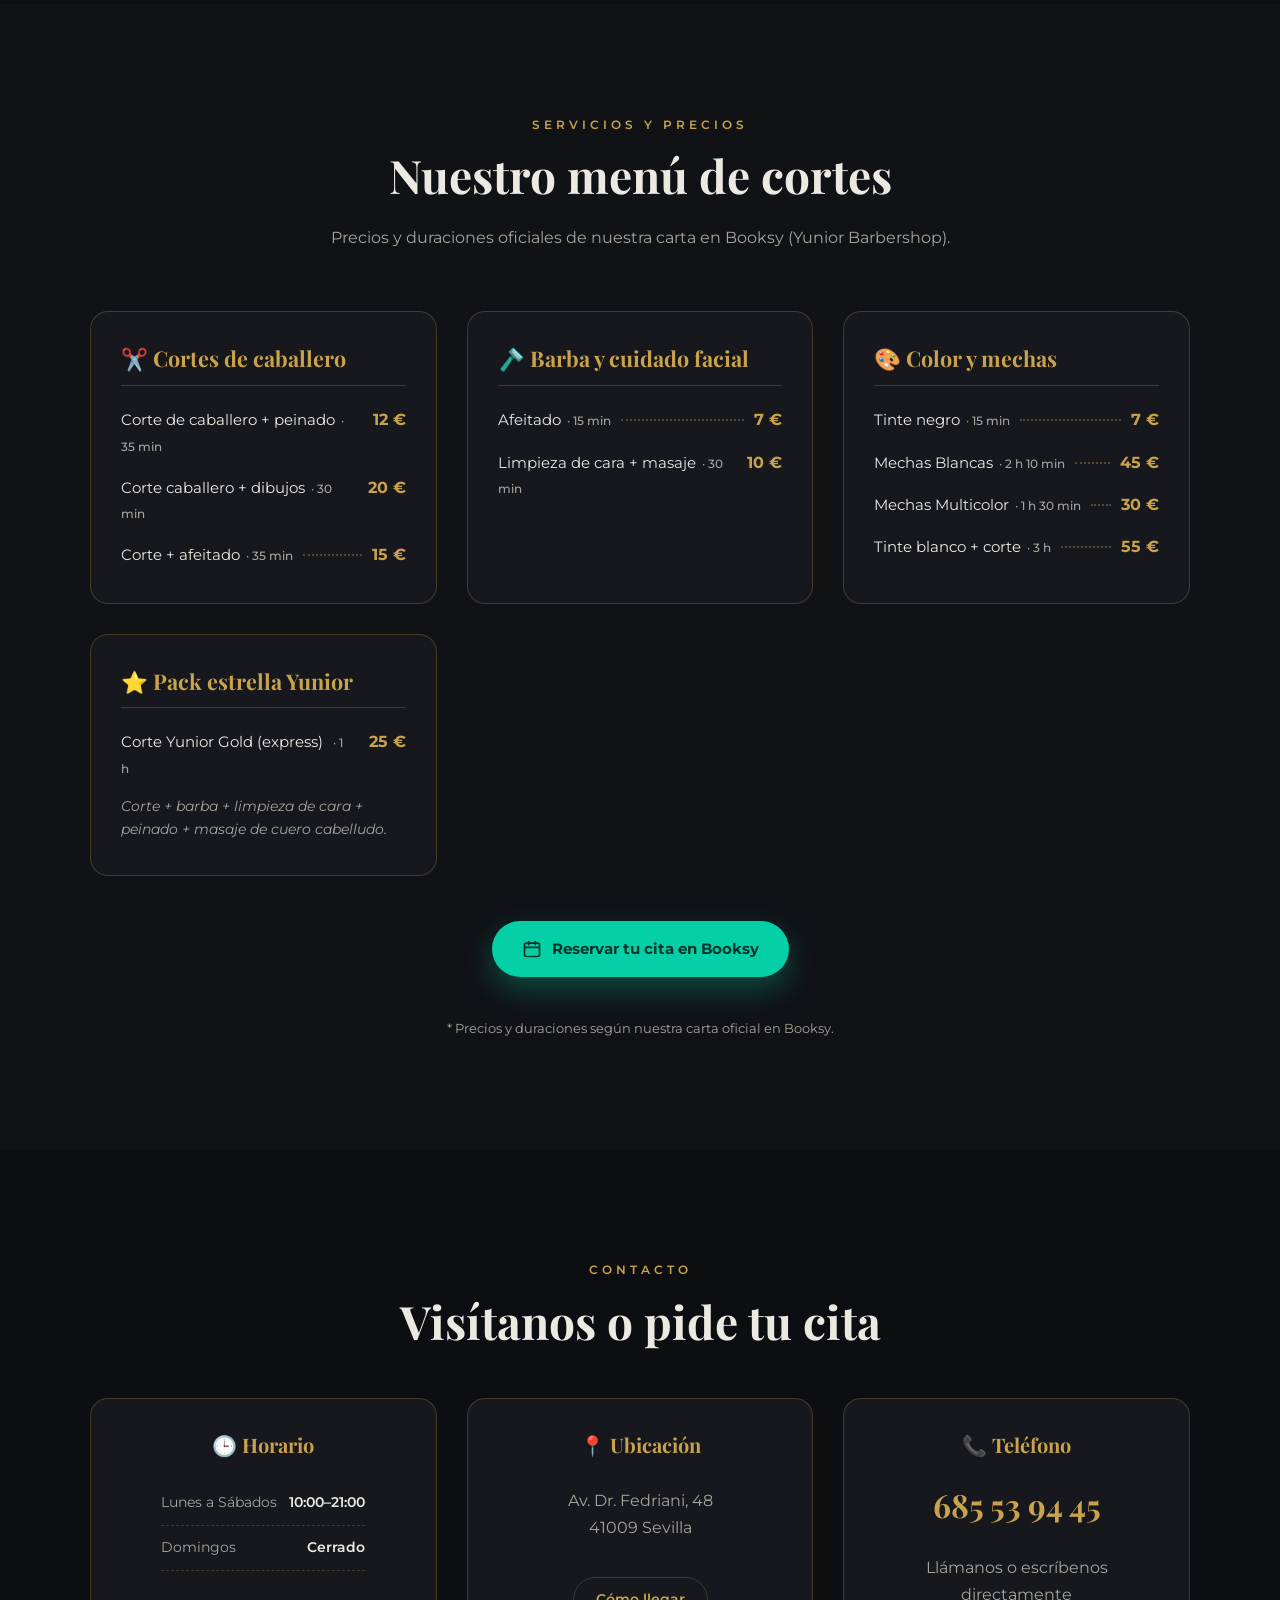
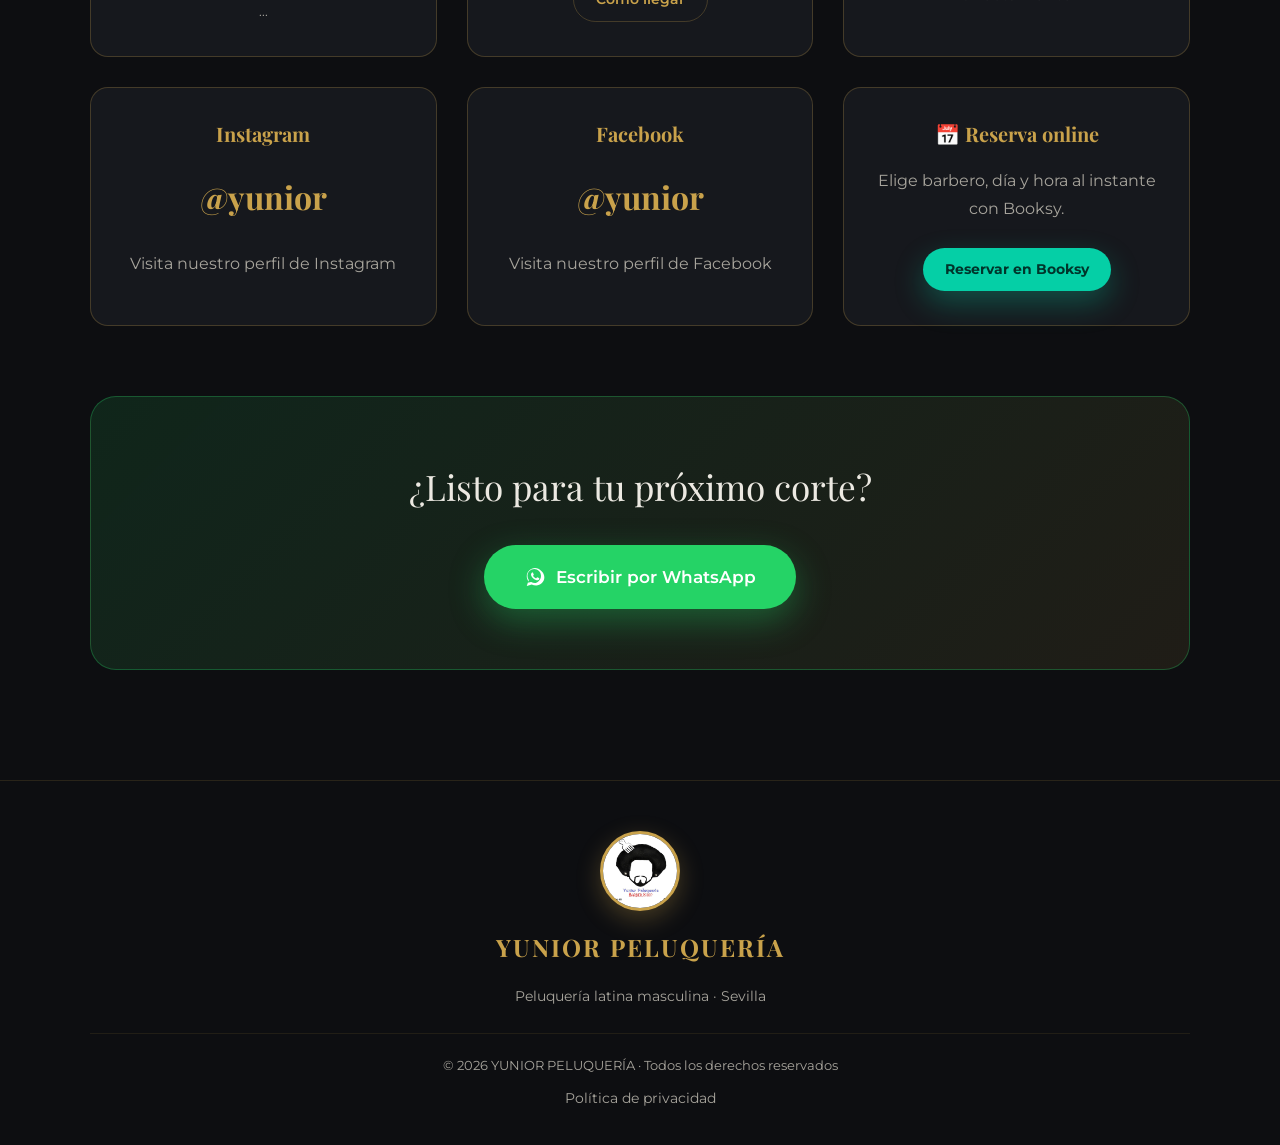
==== commit 7d47e47f: "Update index.html" ====
--- a/index.html
+++ b/index.html
@@ -112,7 +112,7 @@
 
         <div class="stats reveal">
           <div class="stat">
-            <p class="stat-line"><span class="stat-number" data-target="7">0</span><span class="stat-suffix">+</span></p>
+            <p class="stat-line"><span class="stat-number" data-target="18">0</span><span class="stat-suffix">+</span></p>
             <p class="stat-label">Años de experiencia</p>
           </div>
           <div class="stat">
--- a/styles.css
+++ b/styles.css
@@ -940,4 +940,119 @@
 
 @media (max-width: 1100px) and (min-width: 901px) {
   .contact-grid { grid-template-columns: repeat(2, 1fr); }
-}+}
+/* ==========================================================
+   AVISO DE COOKIES (añadido)
+   ========================================================== */
+.cookie-banner {
+  position: fixed;
+  left: 0;
+  right: 0;
+  bottom: 0;
+  z-index: 999;
+  padding: 22px 7vw;
+  background: rgba(13, 14, 17, 0.97);
+  backdrop-filter: blur(12px);
+  border-top: 1px solid var(--gold-soft);
+  box-shadow: 0 -10px 35px rgba(0, 0, 0, 0.45);
+  transform: translateY(120%);
+  transition: transform 0.5s ease;
+}
+
+.cookie-banner.visible {
+  transform: translateY(0);
+}
+
+.cookie-banner-inner {
+  max-width: 1100px;
+  margin: 0 auto;
+  display: flex;
+  flex-wrap: wrap;
+  align-items: center;
+  justify-content: space-between;
+  gap: 20px;
+}
+
+.cookie-text {
+  color: var(--muted);
+  font-size: 0.9rem;
+  max-width: 700px;
+  margin: 0;
+  line-height: 1.6;
+}
+
+.cookie-text a {
+  color: var(--gold);
+  text-decoration: underline;
+}
+
+.cookie-actions {
+  display: flex;
+  gap: 12px;
+  flex-shrink: 0;
+}
+
+@media (max-width: 640px) {
+  .cookie-banner { padding: 18px 6vw; }
+  .cookie-banner-inner { flex-direction: column; align-items: stretch; text-align: center; }
+  .cookie-actions { justify-content: center; }
+}
+
+/* ---------------- Enlace legal en el footer ---------------- */
+.footer-legal { margin-top: 8px; }
+
+.footer-legal a {
+  color: var(--muted);
+  text-decoration: none;
+  font-size: 0.85rem;
+  border-bottom: 1px solid transparent;
+  transition: color 0.3s ease, border-color 0.3s ease;
+}
+
+.footer-legal a:hover {
+  color: var(--gold);
+  border-color: var(--gold);
+}
+
+/* ---------------- Página de política de privacidad ---------------- */
+.legal-page {
+  max-width: 820px;
+  margin: 0 auto;
+  padding-top: 150px;
+}
+
+.legal-page h1 {
+  font-family: "Playfair Display", serif;
+  font-size: clamp(2rem, 4vw, 2.8rem);
+  margin-bottom: 10px;
+}
+
+.legal-page .legal-updated {
+  color: var(--muted);
+  font-size: 0.85rem;
+  margin-bottom: 50px;
+}
+
+.legal-page h2 {
+  font-size: 1.4rem;
+  margin-top: 46px;
+  margin-bottom: 14px;
+  color: var(--gold);
+}
+
+.legal-page p, .legal-page li {
+  color: var(--text);
+  margin-bottom: 14px;
+}
+
+.legal-page ul {
+  padding-left: 22px;
+  margin-bottom: 14px;
+}
+
+.legal-page a { color: var(--gold); }
+
+.legal-back {
+  display: inline-flex;
+  margin-bottom: 30px;
+}
